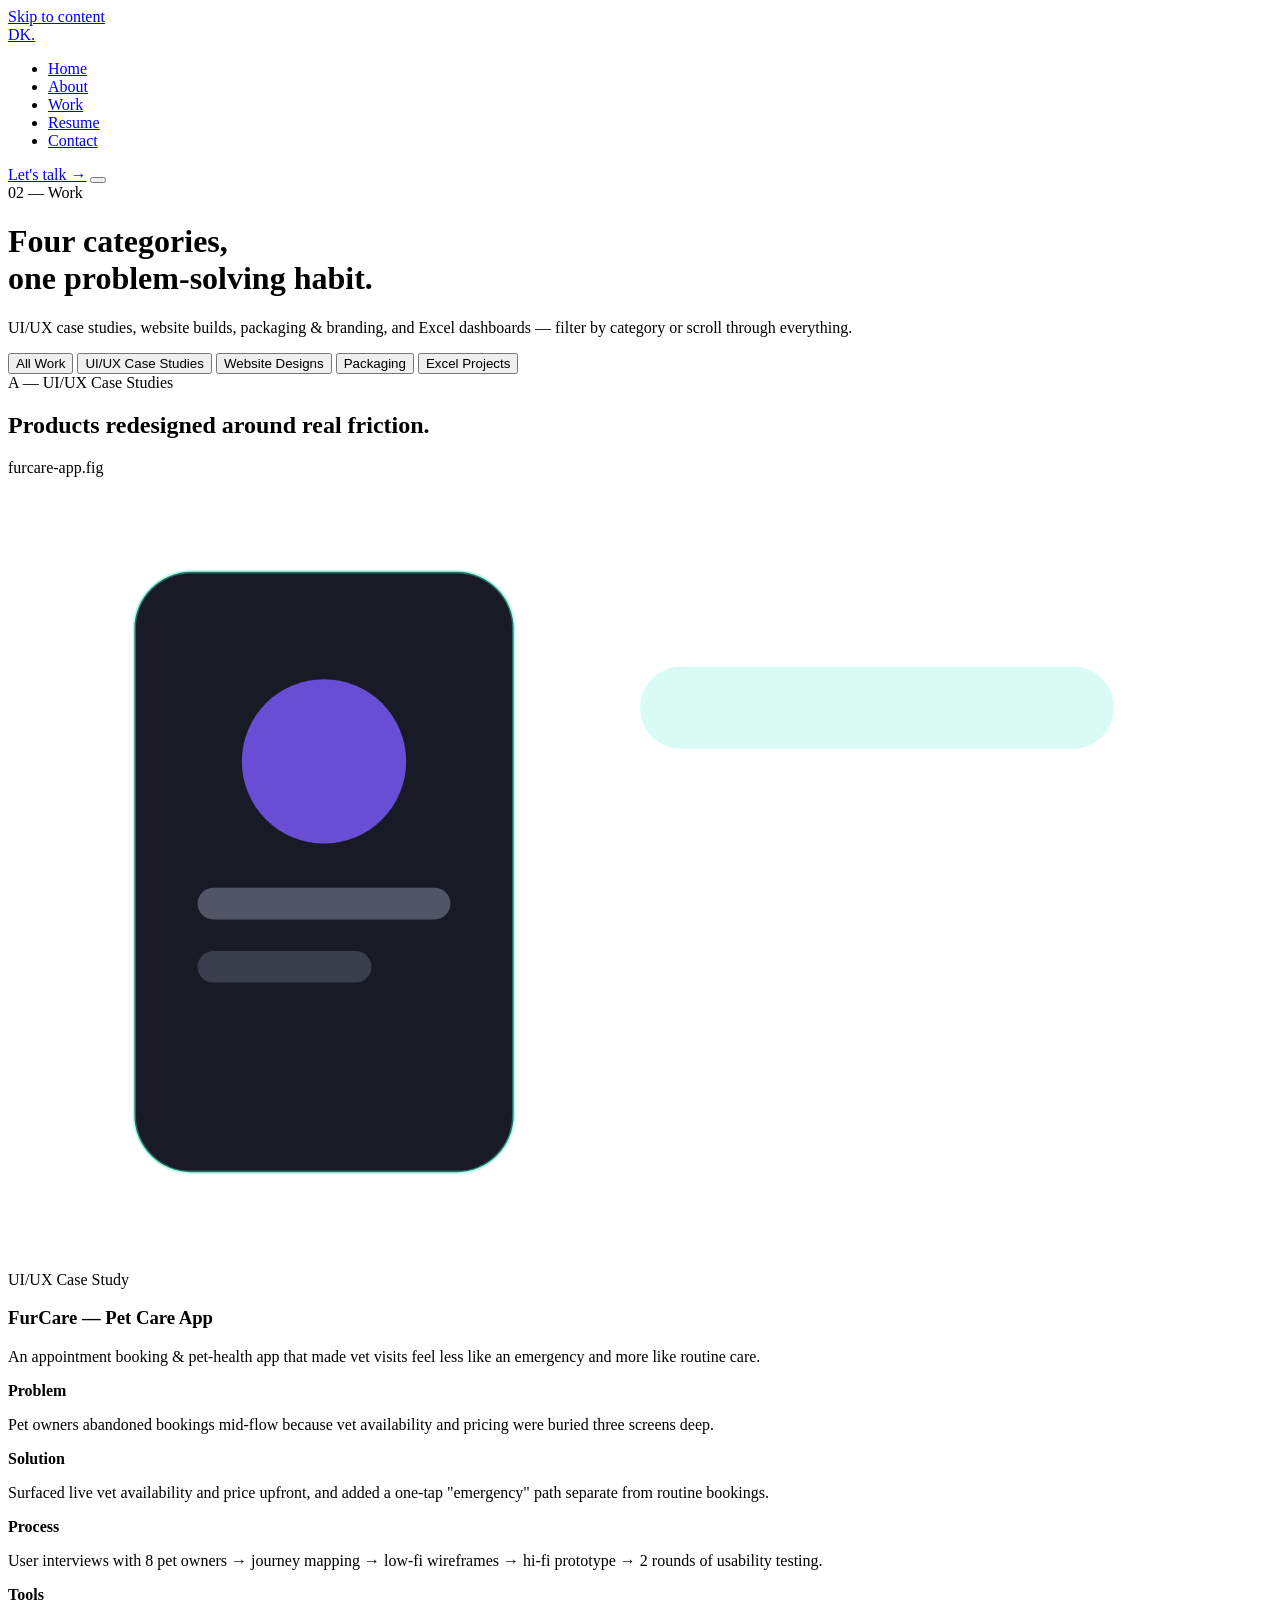
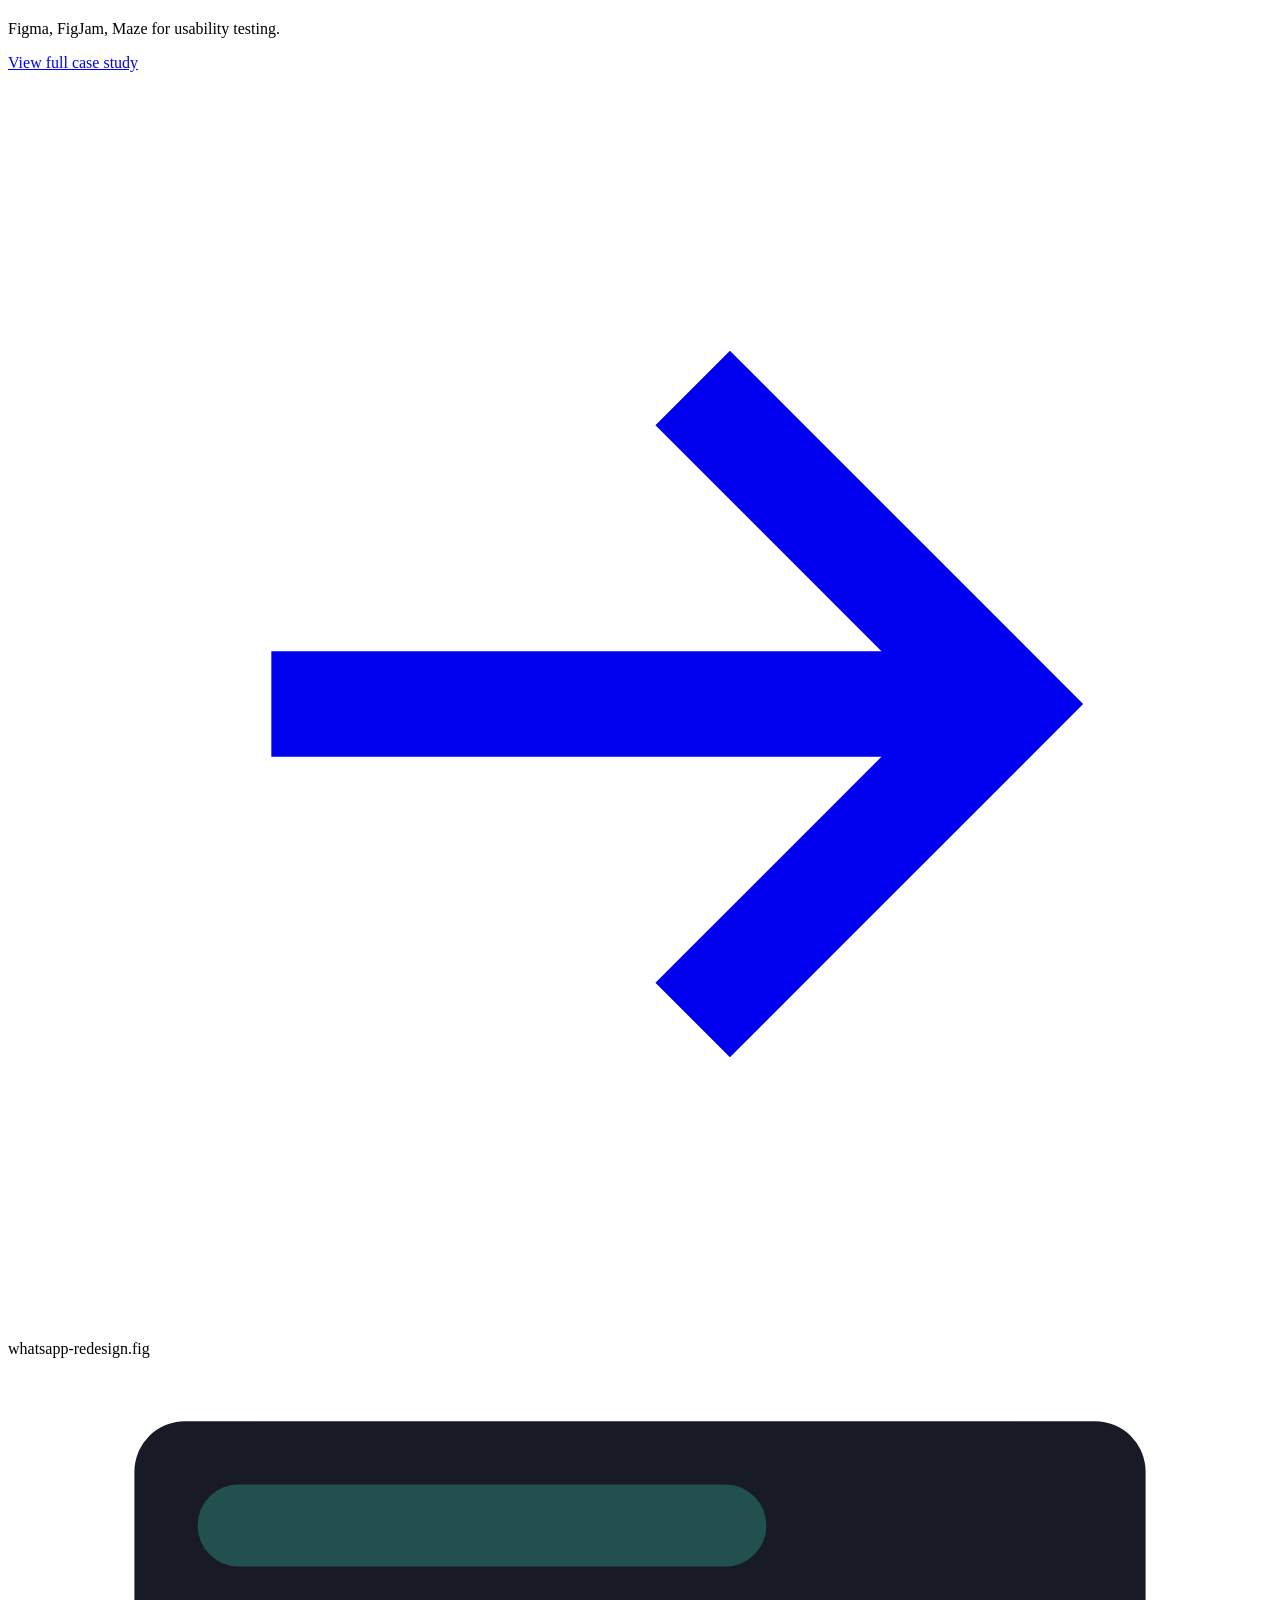
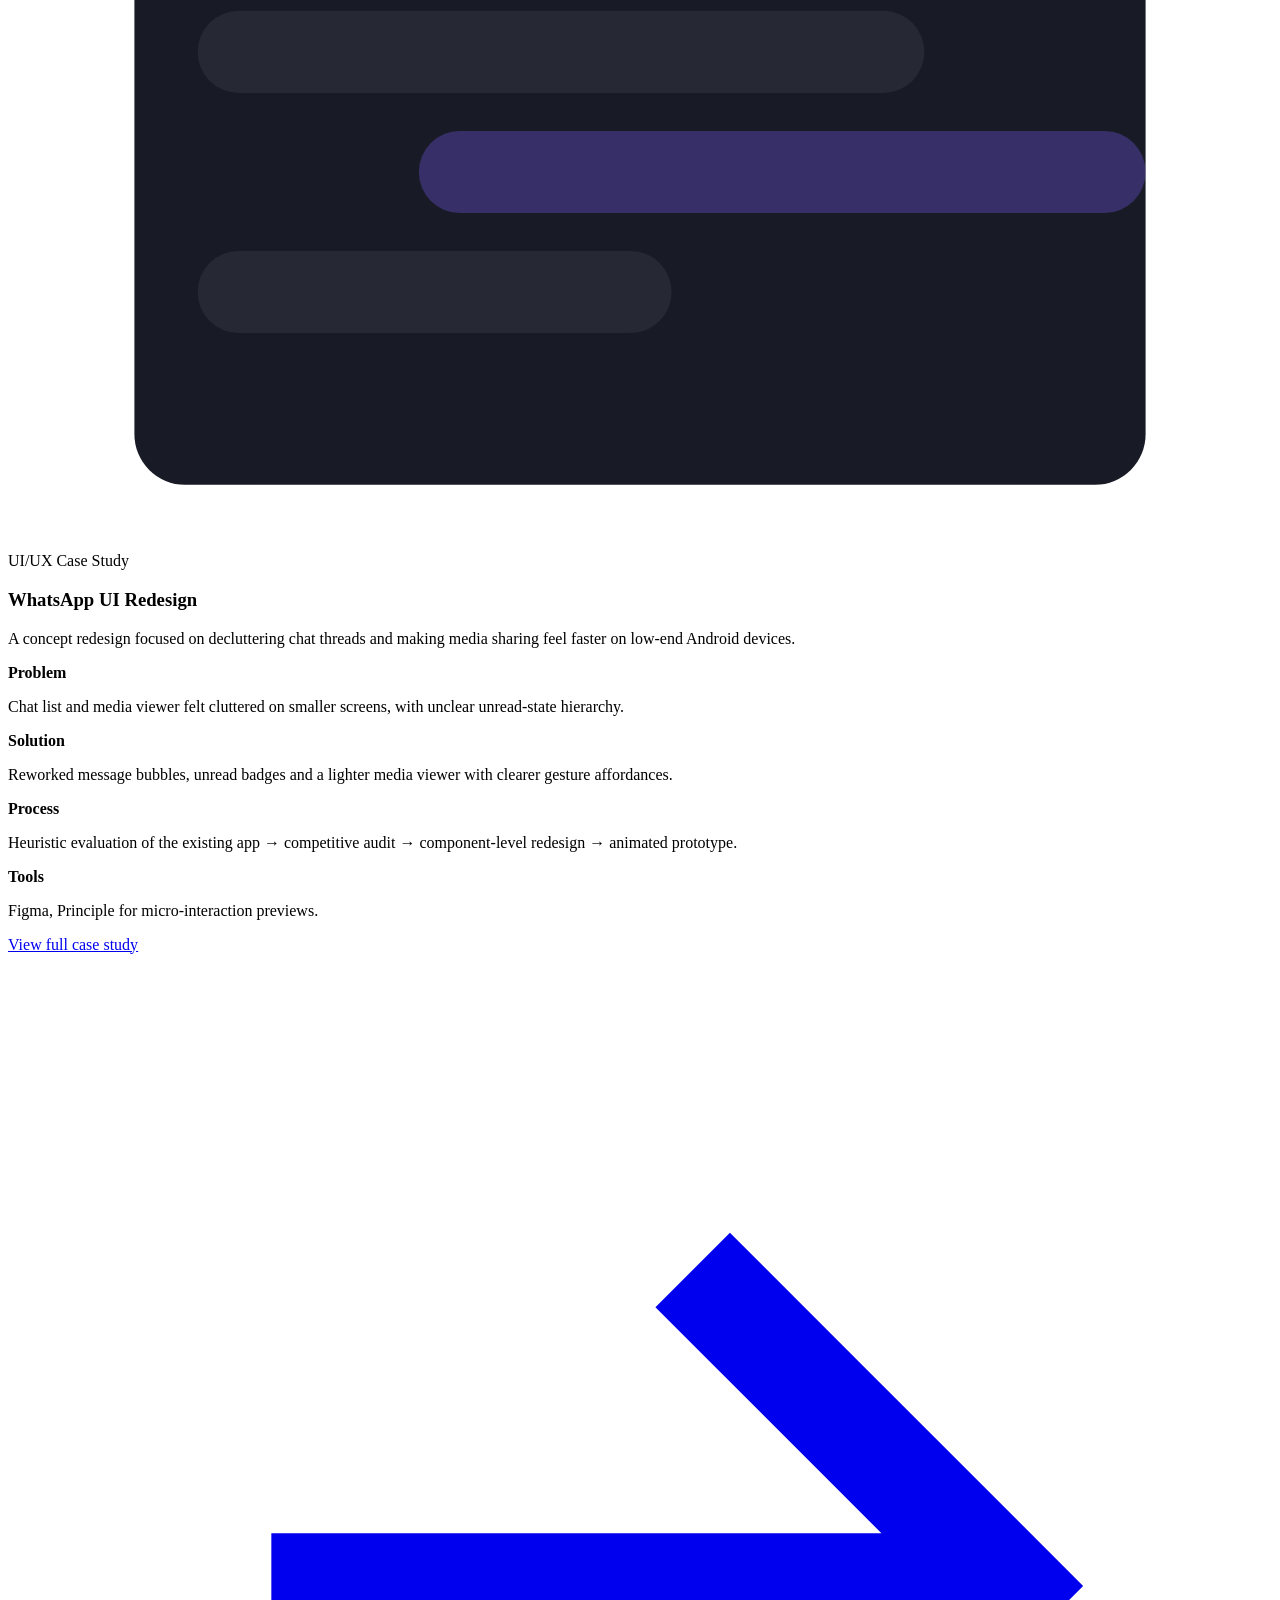
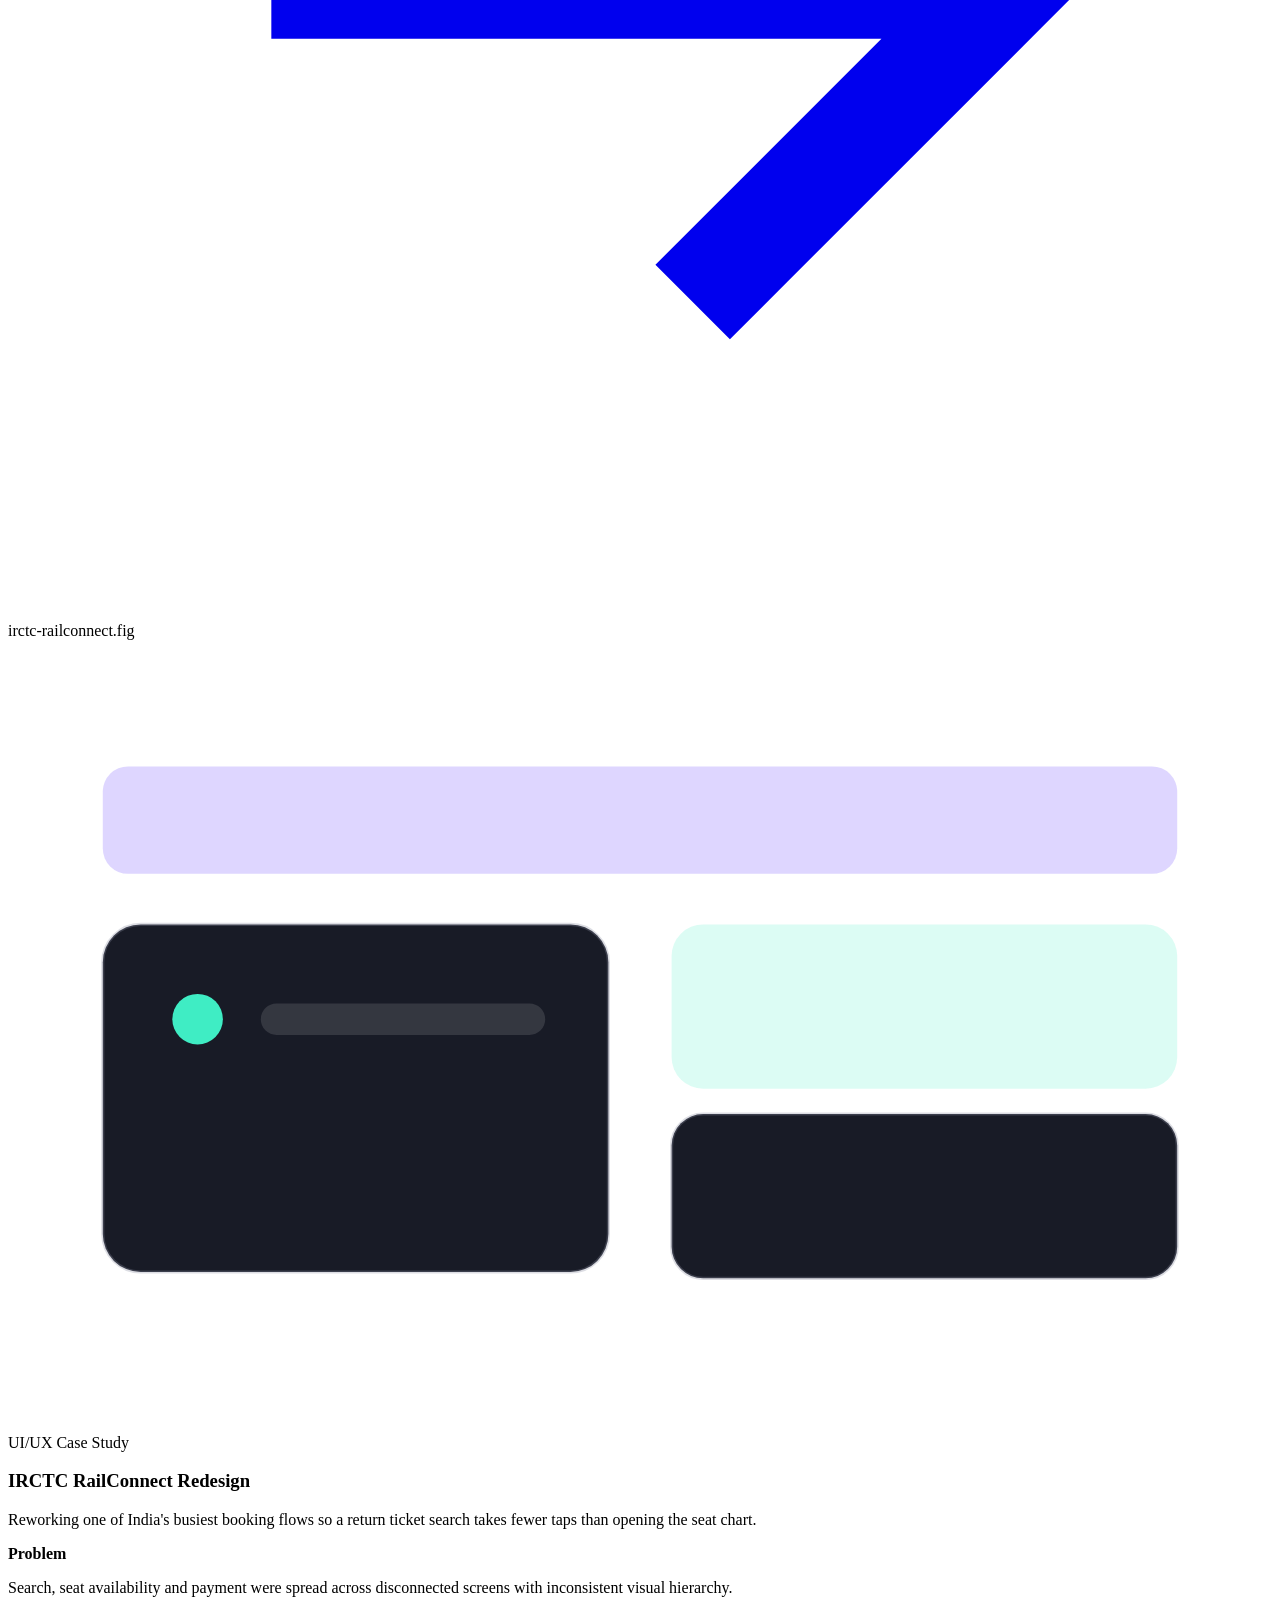
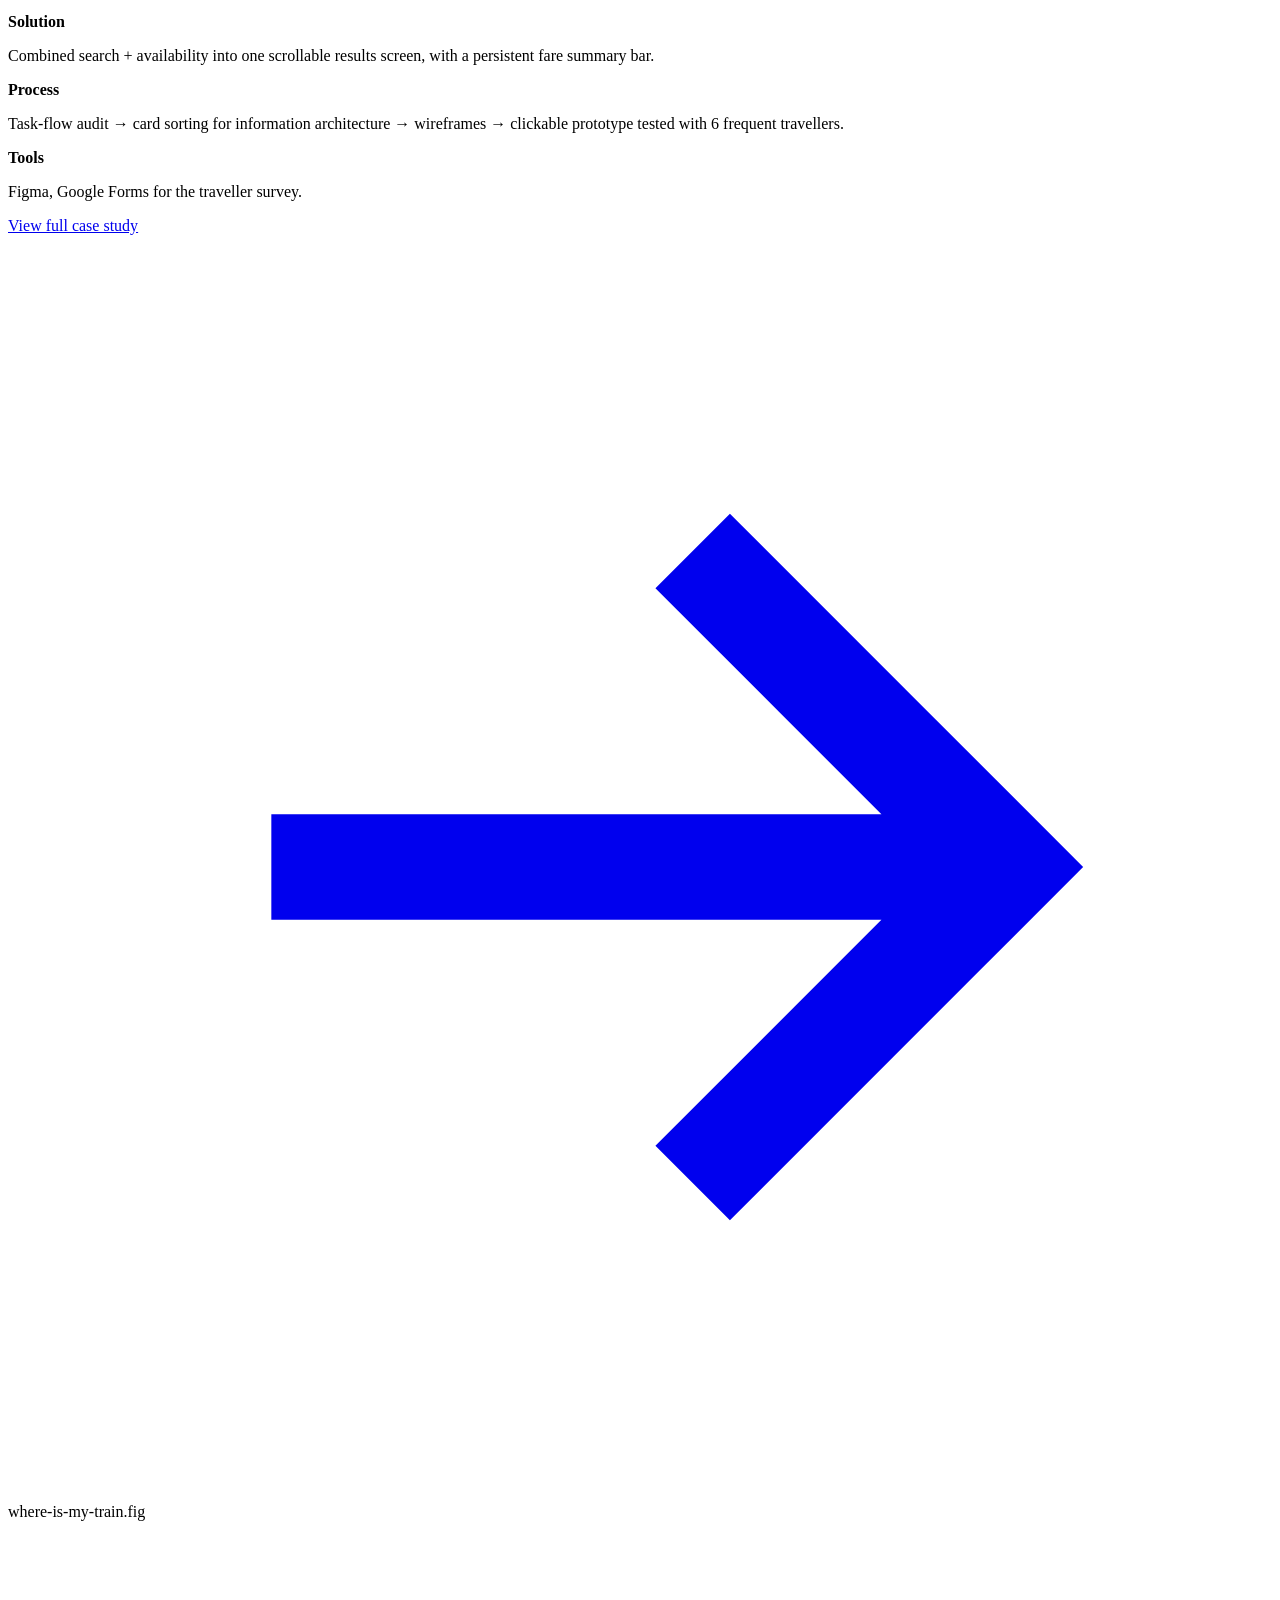
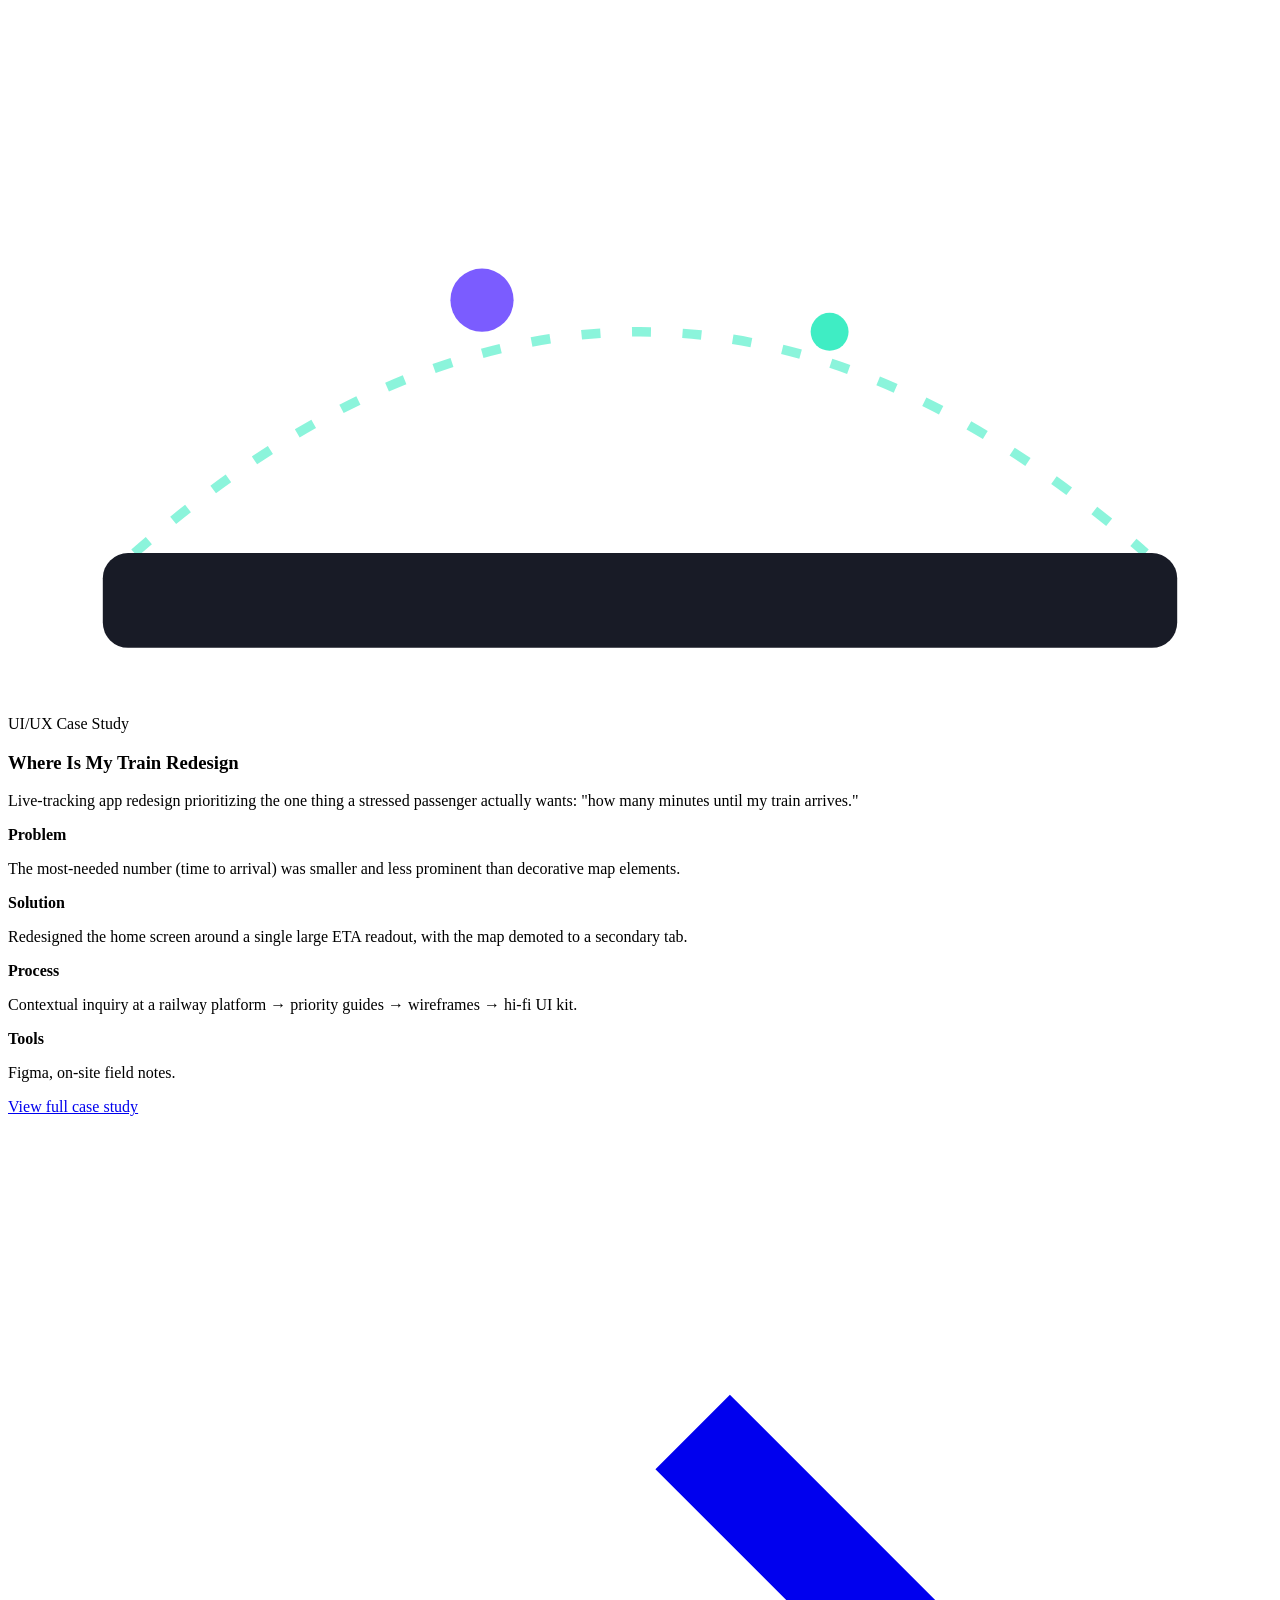
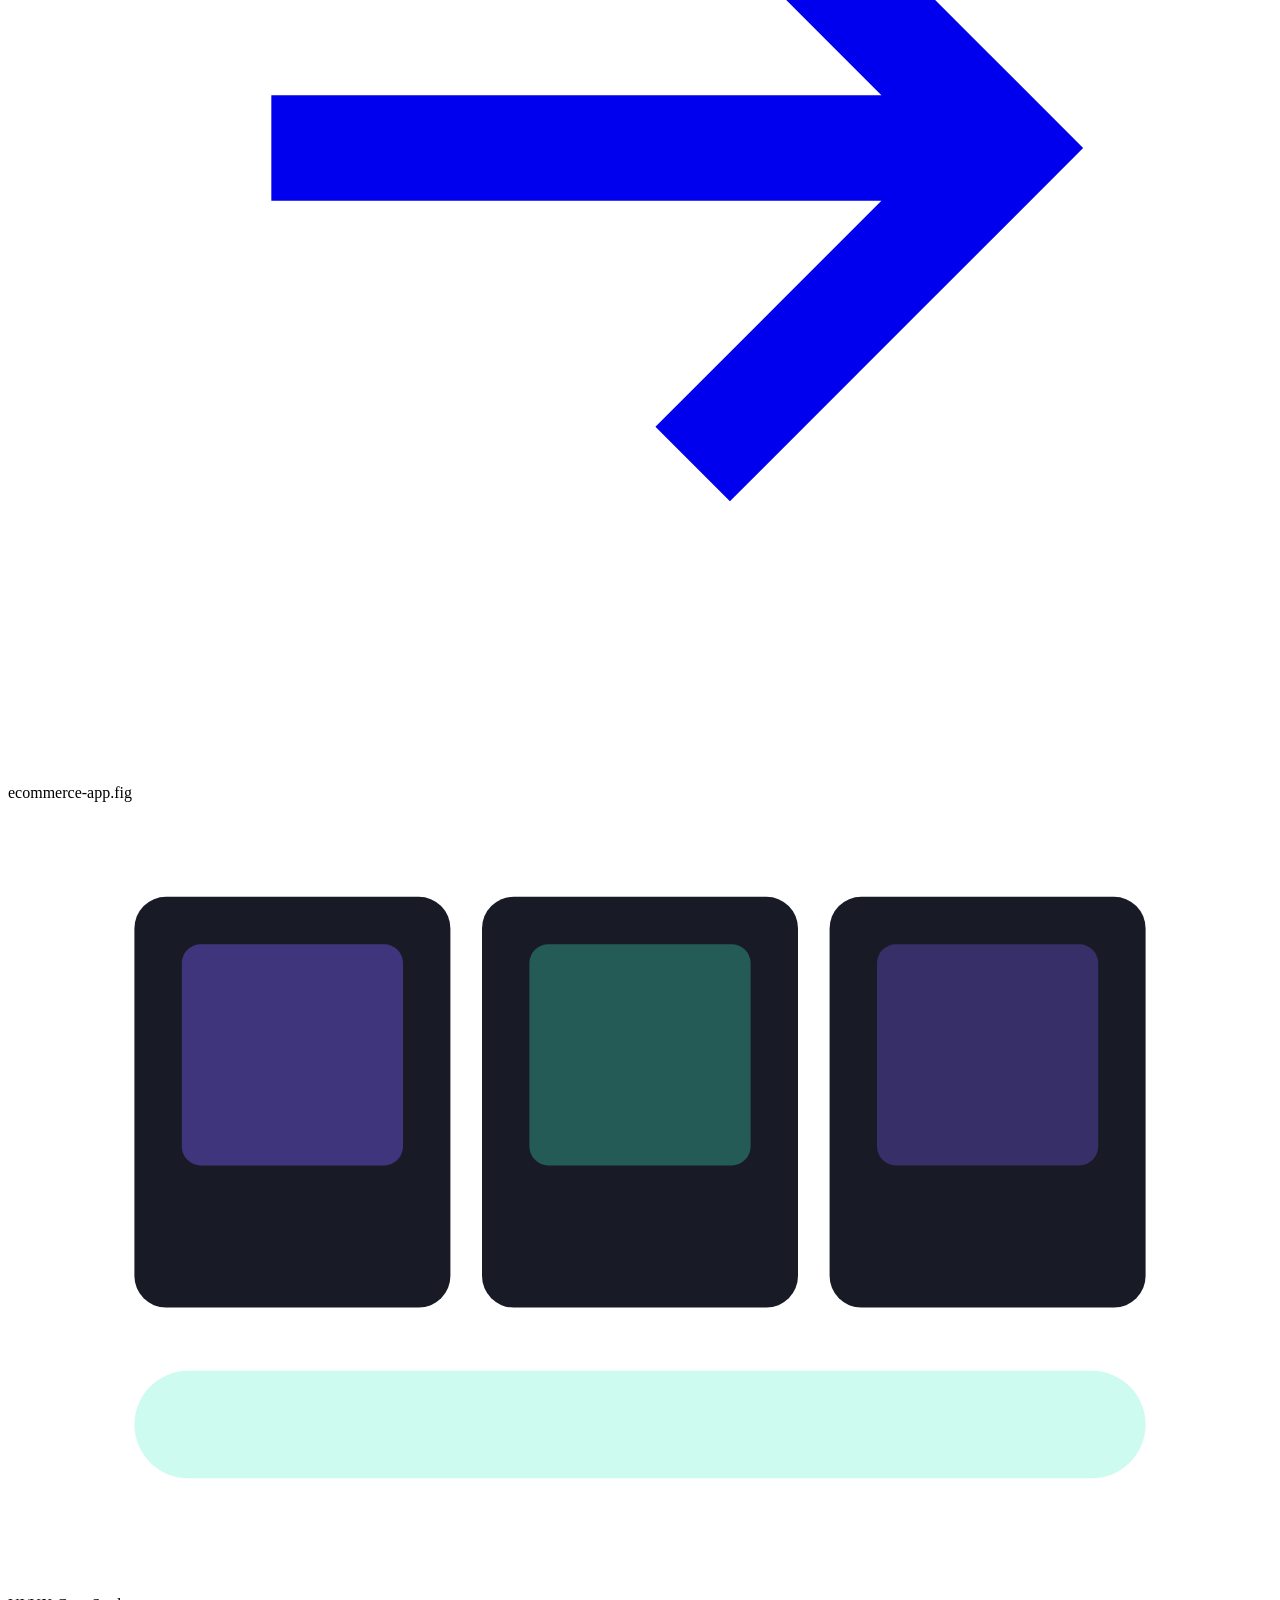
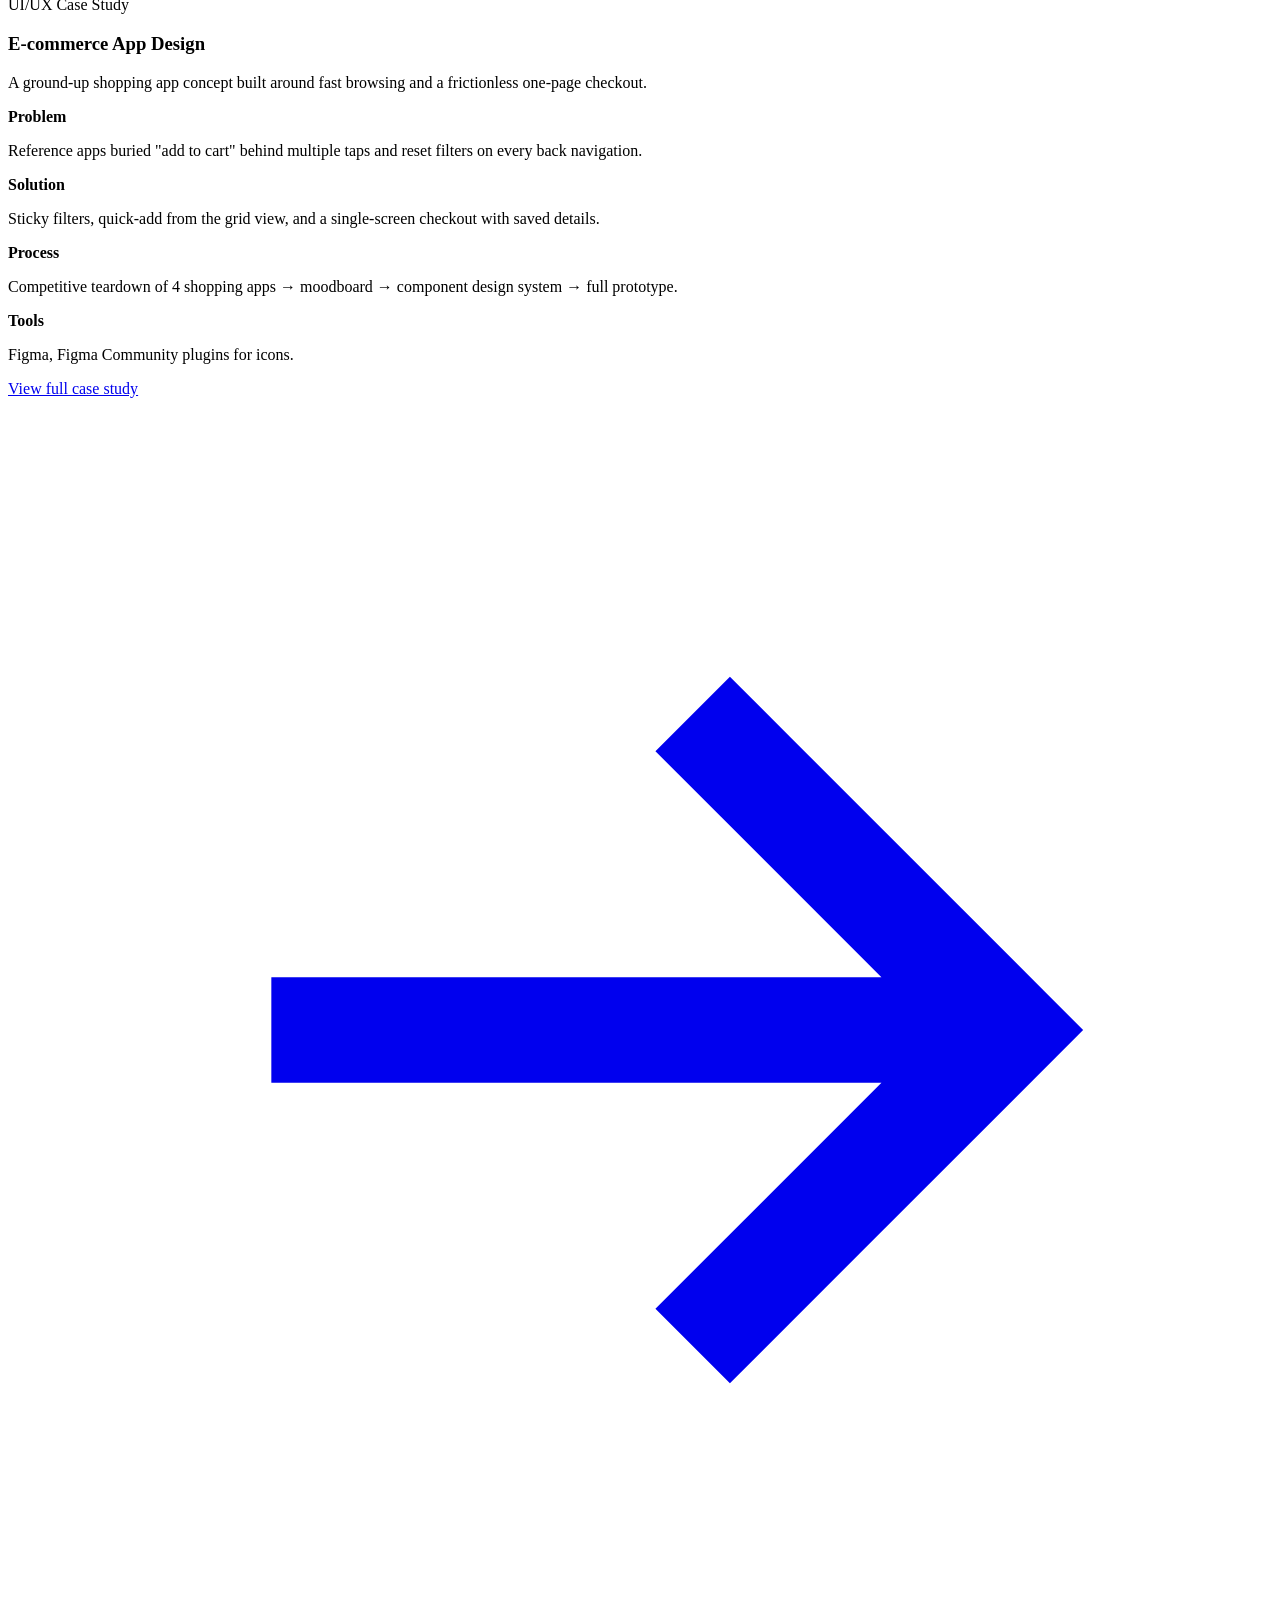
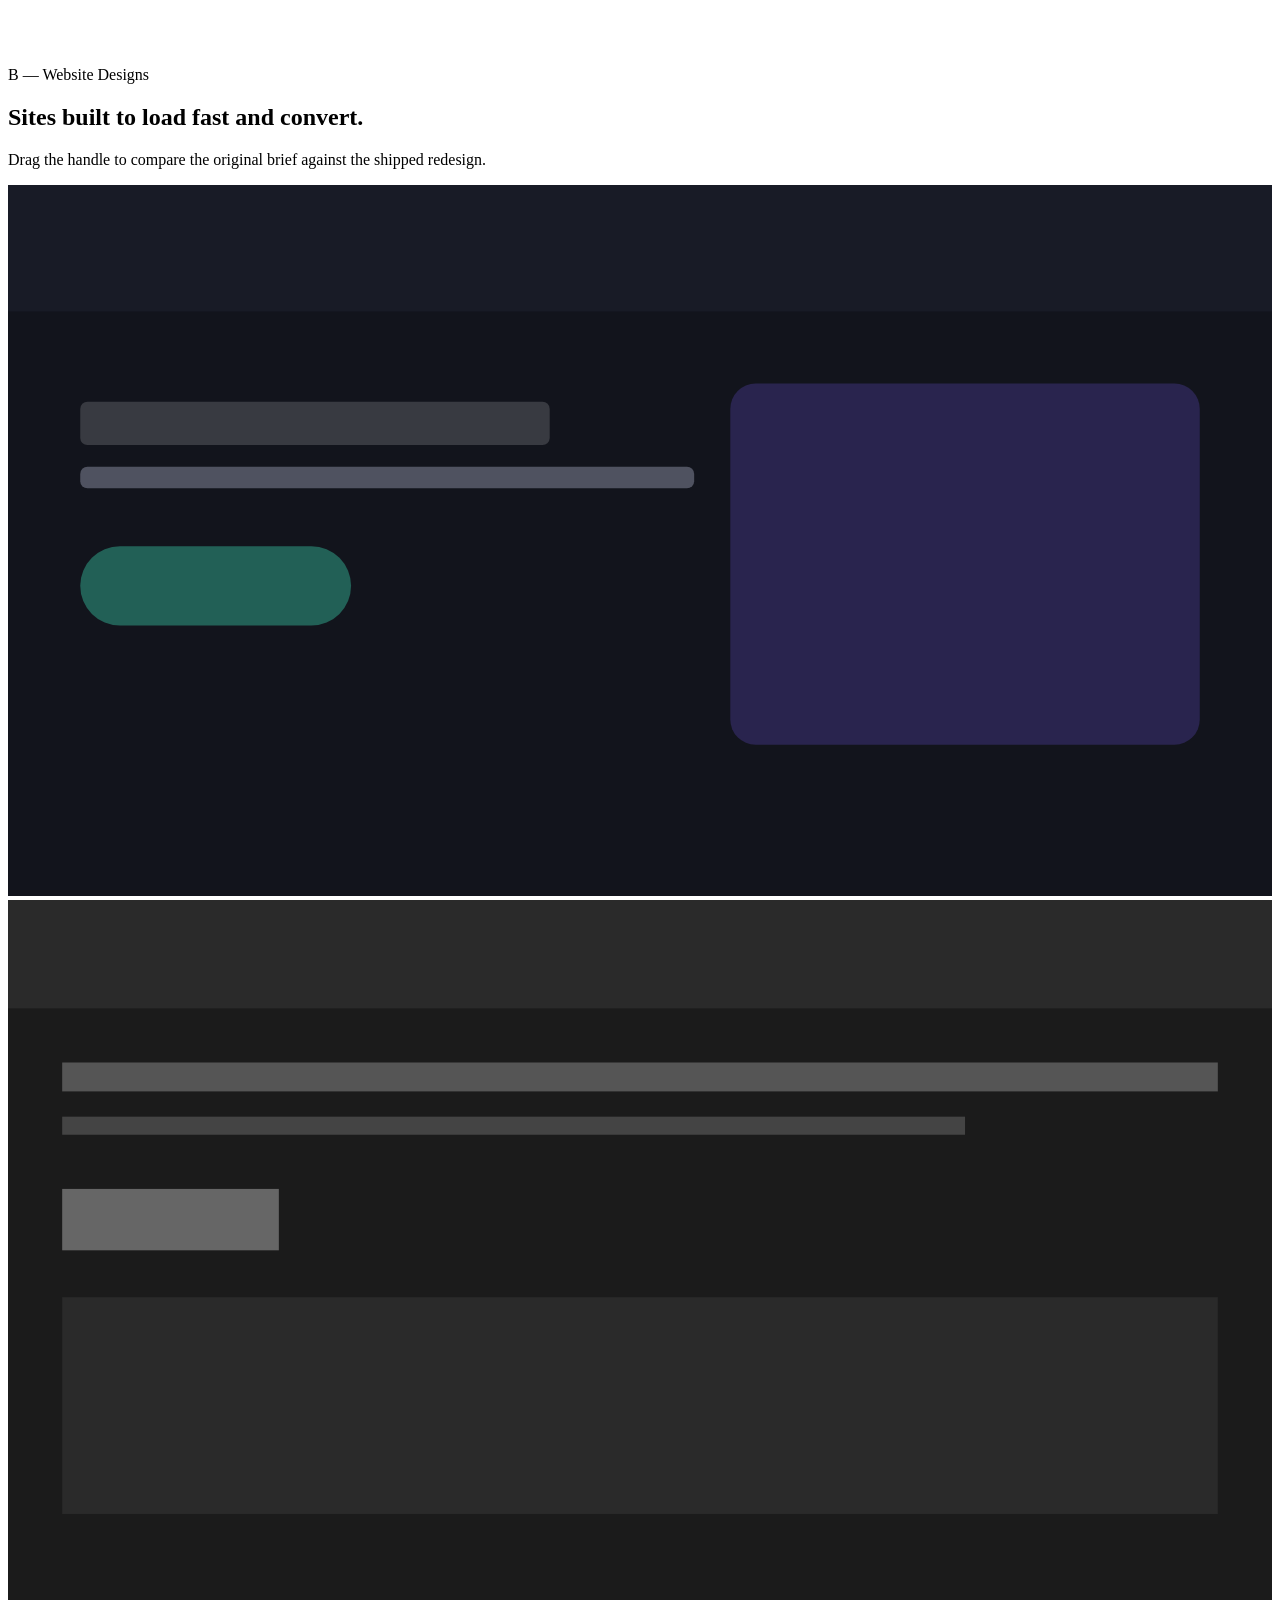
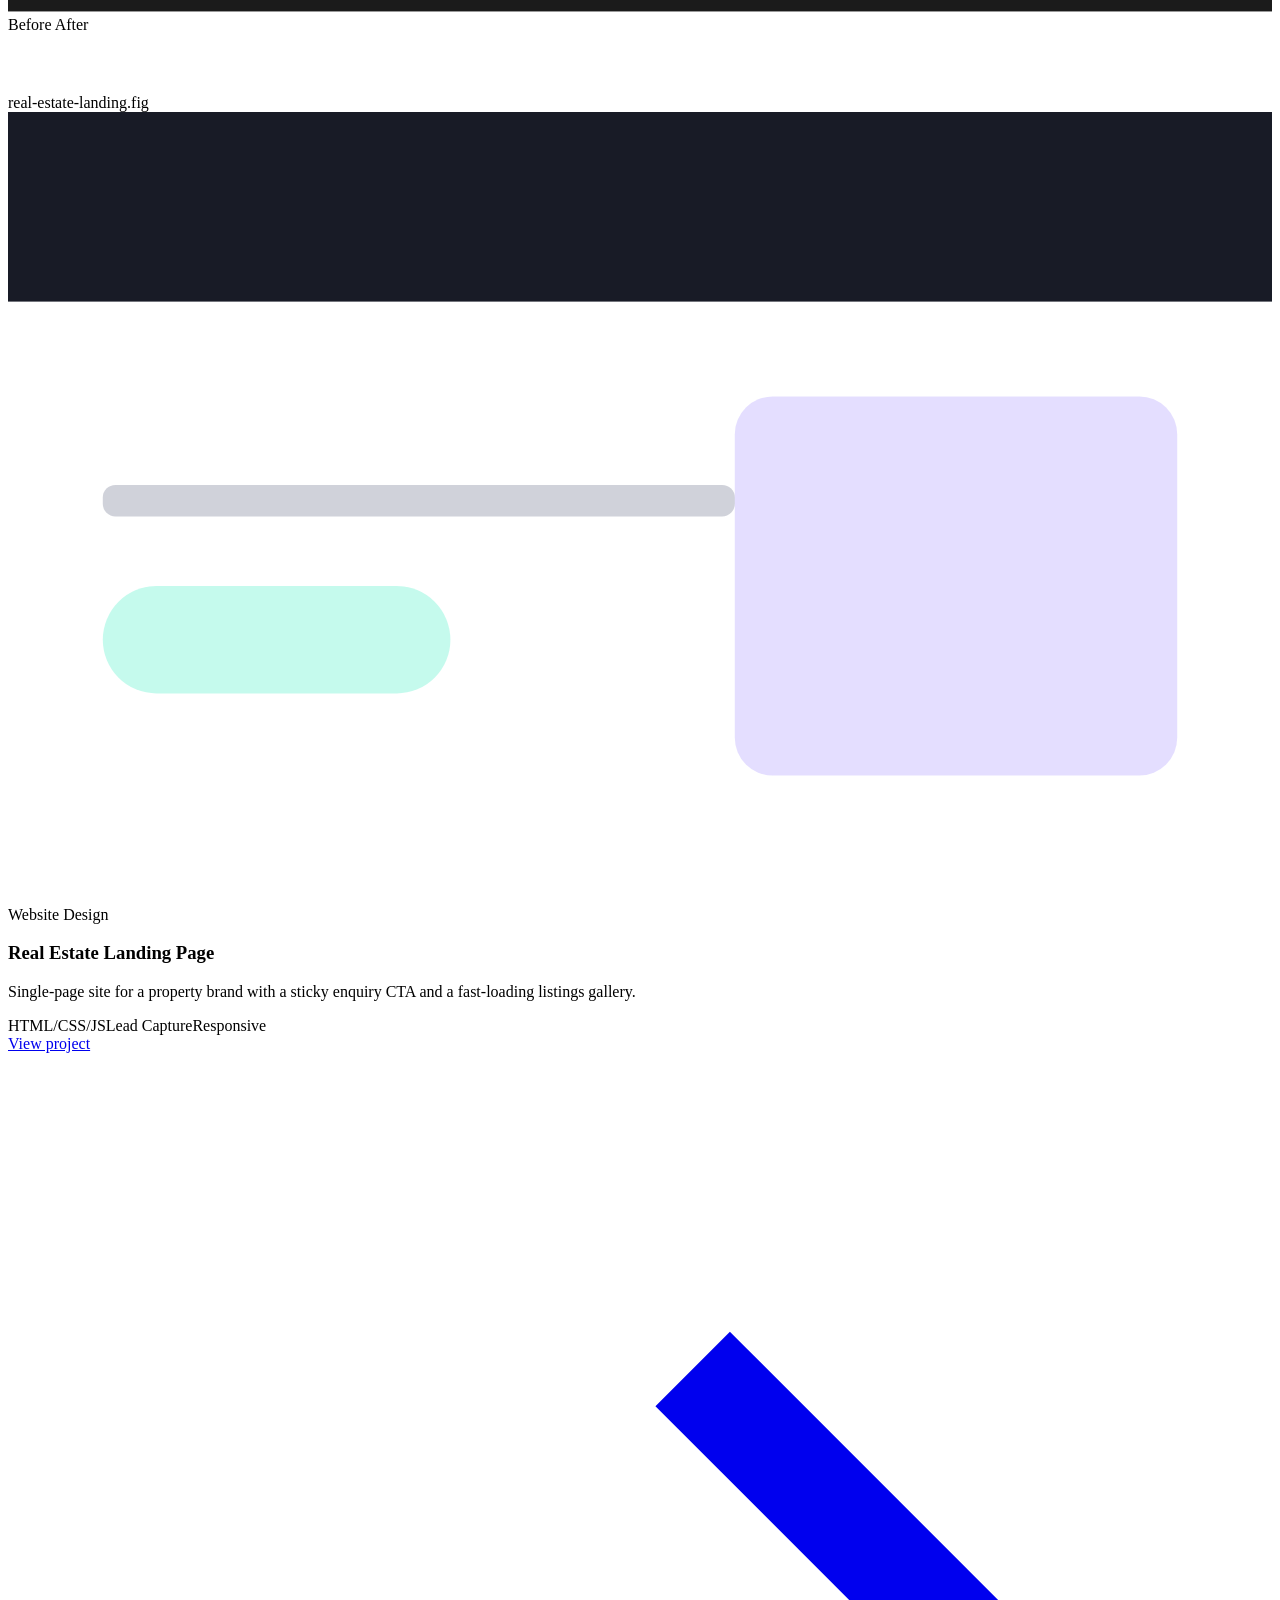
==== projects.html @ 9b6a7ecd "Add files via upload" ====
<!DOCTYPE html>
<html lang="en">
<head>
<meta charset="UTF-8">
<meta name="viewport" content="width=device-width, initial-scale=1.0">
<title>Work — Dinesh Kumar</title>
<meta name="description" content="UI/UX case studies, website designs, packaging work, and Excel dashboards by Dinesh Kumar.">
<link rel="preconnect" href="https://fonts.googleapis.com">
<link rel="preconnect" href="https://fonts.gstatic.com" crossorigin>
<link href="https://fonts.googleapis.com/css2?family=Space+Grotesk:wght@400;500;600;700&family=Inter:wght@400;500;600&family=JetBrains+Mono:wght@400;500&display=swap" rel="stylesheet">
<link rel="stylesheet" href="css/style.css">
</head>
<body>

<a href="#main" class="skip-link">Skip to content</a>

<nav class="nav">
  <a href="index.html" class="nav-logo">DK<span>.</span></a>
  <ul class="nav-links">
    <li><a href="index.html">Home</a></li>
    <li><a href="about.html">About</a></li>
    <li><a href="projects.html">Work</a></li>
    <li><a href="resume.html">Resume</a></li>
    <li><a href="contact.html">Contact</a></li>
  </ul>
  <a href="contact.html" class="nav-cta magnetic">Let's talk →</a>
  <button class="nav-toggle" aria-label="Toggle menu"><span></span><span></span><span></span></button>
</nav>

<main id="main">

  <header class="page-hero wrap">
    <span class="kicker mono">02 — Work</span>
    <h1>Four categories,<br>one <span class="grad-text">problem-solving habit.</span></h1>
    <p>UI/UX case studies, website builds, packaging &amp; branding, and Excel dashboards — filter by category or
      scroll through everything.</p>
  </header>

  <section style="padding-top:0;">
    <div class="wrap">
      <div class="filters reveal">
        <button class="filter-btn active" data-filter="all">All Work</button>
        <button class="filter-btn" data-filter="uiux">UI/UX Case Studies</button>
        <button class="filter-btn" data-filter="web">Website Designs</button>
        <button class="filter-btn" data-filter="pack">Packaging</button>
        <button class="filter-btn" data-filter="excel">Excel Projects</button>
      </div>
    </div>
  </section>

  <!-- ============ A) UI/UX CASE STUDIES ============ -->
  <section id="furcare" style="padding-top:0;">
    <div class="wrap">
      <div class="section-head reveal">
        <span class="eyebrow">A — UI/UX Case Studies</span>
        <h2>Products redesigned around real friction.</h2>
      </div>

      <div class="work-grid reveal-stagger">

        <!-- FurCare -->
        <article class="project-card glass reveal" data-cat="uiux" style="--i:0">
          <div class="card-layerbar"><span>furcare-app.fig</span><div class="dots"><i></i><i></i><i></i></div></div>
          <div class="card-media" style="--c1:#2a2140;--c2:#0d0f15;">
            <svg class="art" viewBox="0 0 400 250" preserveAspectRatio="xMidYMid slice">
              <rect x="40" y="30" width="120" height="190" rx="18" fill="#181b26" stroke="#3fedc4" stroke-opacity=".4"/>
              <circle cx="100" cy="90" r="26" fill="#7b5cff" opacity=".8"/>
              <rect x="60" y="130" width="80" height="10" rx="5" fill="#8b90a3" opacity=".5"/>
              <rect x="60" y="150" width="55" height="10" rx="5" fill="#8b90a3" opacity=".3"/>
              <rect x="200" y="60" width="150" height="26" rx="13" fill="#3fedc4" opacity=".2"/>
              <rect x="200" y="100" width="110" height="12" rx="6" fill="#ffffff" opacity=".08"/>
              <rect x="200" y="122" width="130" height="12" rx="6" fill="#ffffff" opacity=".08"/>
            </svg>
          </div>
          <div class="card-body">
            <span class="card-cat">UI/UX Case Study</span>
            <h3>FurCare — Pet Care App</h3>
            <p class="desc">An appointment booking &amp; pet-health app that made vet visits feel less like an
              emergency and more like routine care.</p>
            <div class="case-detail">
              <div class="case-block"><b>Problem</b><p>Pet owners abandoned bookings mid-flow because vet
                availability and pricing were buried three screens deep.</p></div>
              <div class="case-block"><b>Solution</b><p>Surfaced live vet availability and price upfront, and
                added a one-tap "emergency" path separate from routine bookings.</p></div>
              <div class="case-block"><b>Process</b><p>User interviews with 8 pet owners → journey mapping →
                low-fi wireframes → hi-fi prototype → 2 rounds of usability testing.</p></div>
              <div class="case-block"><b>Tools</b><p>Figma, FigJam, Maze for usability testing.</p></div>
            </div>
            <a href="#" class="card-link">View full case study
              <svg viewBox="0 0 24 24" fill="none" stroke="currentColor" stroke-width="2"><path d="M5 12h14M13 6l6 6-6 6"/></svg>
            </a>
          </div>
        </article>

        <!-- WhatsApp UI Redesign -->
        <article id="whatsapp" class="project-card glass reveal" data-cat="uiux" style="--i:1">
          <div class="card-layerbar"><span>whatsapp-redesign.fig</span><div class="dots"><i></i><i></i><i></i></div></div>
          <div class="card-media" style="--c1:#16332b;--c2:#0d0f15;">
            <svg class="art" viewBox="0 0 400 250" preserveAspectRatio="xMidYMid slice">
              <rect x="40" y="20" width="320" height="210" rx="16" fill="#181b26"/>
              <rect x="60" y="40" width="180" height="26" rx="13" fill="#3fedc4" opacity=".25"/>
              <rect x="60" y="80" width="230" height="26" rx="13" fill="#ffffff" opacity=".06"/>
              <rect x="130" y="118" width="230" height="26" rx="13" fill="#7b5cff" opacity=".3"/>
              <rect x="60" y="156" width="150" height="26" rx="13" fill="#ffffff" opacity=".06"/>
            </svg>
          </div>
          <div class="card-body">
            <span class="card-cat">UI/UX Case Study</span>
            <h3>WhatsApp UI Redesign</h3>
            <p class="desc">A concept redesign focused on decluttering chat threads and making media sharing feel
              faster on low-end Android devices.</p>
            <div class="case-detail">
              <div class="case-block"><b>Problem</b><p>Chat list and media viewer felt cluttered on smaller
                screens, with unclear unread-state hierarchy.</p></div>
              <div class="case-block"><b>Solution</b><p>Reworked message bubbles, unread badges and a lighter
                media viewer with clearer gesture affordances.</p></div>
              <div class="case-block"><b>Process</b><p>Heuristic evaluation of the existing app → competitive
                audit → component-level redesign → animated prototype.</p></div>
              <div class="case-block"><b>Tools</b><p>Figma, Principle for micro-interaction previews.</p></div>
            </div>
            <a href="#" class="card-link">View full case study
              <svg viewBox="0 0 24 24" fill="none" stroke="currentColor" stroke-width="2"><path d="M5 12h14M13 6l6 6-6 6"/></svg>
            </a>
          </div>
        </article>

        <!-- IRCTC RailConnect -->
        <article id="railconnect" class="project-card glass reveal" data-cat="uiux" style="--i:2">
          <div class="card-layerbar"><span>irctc-railconnect.fig</span><div class="dots"><i></i><i></i><i></i></div></div>
          <div class="card-media" style="--c1:#1c2b2a;--c2:#0d0f15;">
            <svg class="art" viewBox="0 0 400 250" preserveAspectRatio="xMidYMid slice">
              <rect x="30" y="40" width="340" height="34" rx="8" fill="#7b5cff" opacity=".25"/>
              <rect x="30" y="90" width="160" height="110" rx="12" fill="#181b26" stroke="#8b90a3" stroke-opacity=".3"/>
              <rect x="210" y="90" width="160" height="52" rx="10" fill="#3fedc4" opacity=".18"/>
              <rect x="210" y="150" width="160" height="52" rx="10" fill="#181b26" stroke="#8b90a3" stroke-opacity=".3"/>
              <circle cx="60" cy="120" r="8" fill="#3fedc4"/>
              <rect x="80" y="115" width="90" height="10" rx="5" fill="#ffffff" opacity=".12"/>
            </svg>
          </div>
          <div class="card-body">
            <span class="card-cat">UI/UX Case Study</span>
            <h3>IRCTC RailConnect Redesign</h3>
            <p class="desc">Reworking one of India's busiest booking flows so a return ticket search takes fewer
              taps than opening the seat chart.</p>
            <div class="case-detail">
              <div class="case-block"><b>Problem</b><p>Search, seat availability and payment were spread across
                disconnected screens with inconsistent visual hierarchy.</p></div>
              <div class="case-block"><b>Solution</b><p>Combined search + availability into one scrollable
                results screen, with a persistent fare summary bar.</p></div>
              <div class="case-block"><b>Process</b><p>Task-flow audit → card sorting for information
                architecture → wireframes → clickable prototype tested with 6 frequent travellers.</p></div>
              <div class="case-block"><b>Tools</b><p>Figma, Google Forms for the traveller survey.</p></div>
            </div>
            <a href="#" class="card-link">View full case study
              <svg viewBox="0 0 24 24" fill="none" stroke="currentColor" stroke-width="2"><path d="M5 12h14M13 6l6 6-6 6"/></svg>
            </a>
          </div>
        </article>

        <!-- Where Is My Train -->
        <article id="wimt" class="project-card glass reveal" data-cat="uiux" style="--i:3">
          <div class="card-layerbar"><span>where-is-my-train.fig</span><div class="dots"><i></i><i></i><i></i></div></div>
          <div class="card-media" style="--c1:#241d3d;--c2:#0d0f15;">
            <svg class="art" viewBox="0 0 400 250" preserveAspectRatio="xMidYMid slice">
              <path d="M40 200 Q200 60 360 200" stroke="#3fedc4" stroke-width="3" fill="none" opacity=".6" stroke-dasharray="6 10"/>
              <circle cx="150" cy="120" r="10" fill="#7b5cff"/>
              <circle cx="260" cy="130" r="6" fill="#3fedc4"/>
              <rect x="30" y="200" width="340" height="30" rx="8" fill="#181b26"/>
            </svg>
          </div>
          <div class="card-body">
            <span class="card-cat">UI/UX Case Study</span>
            <h3>Where Is My Train Redesign</h3>
            <p class="desc">Live-tracking app redesign prioritizing the one thing a stressed passenger actually
              wants: "how many minutes until my train arrives."</p>
            <div class="case-detail">
              <div class="case-block"><b>Problem</b><p>The most-needed number (time to arrival) was smaller and
                less prominent than decorative map elements.</p></div>
              <div class="case-block"><b>Solution</b><p>Redesigned the home screen around a single large ETA
                readout, with the map demoted to a secondary tab.</p></div>
              <div class="case-block"><b>Process</b><p>Contextual inquiry at a railway platform → priority
                guides → wireframes → hi-fi UI kit.</p></div>
              <div class="case-block"><b>Tools</b><p>Figma, on-site field notes.</p></div>
            </div>
            <a href="#" class="card-link">View full case study
              <svg viewBox="0 0 24 24" fill="none" stroke="currentColor" stroke-width="2"><path d="M5 12h14M13 6l6 6-6 6"/></svg>
            </a>
          </div>
        </article>

        <!-- E-commerce App Design -->
        <article id="ecommerce" class="project-card glass reveal" data-cat="uiux" style="--i:4">
          <div class="card-layerbar"><span>ecommerce-app.fig</span><div class="dots"><i></i><i></i><i></i></div></div>
          <div class="card-media" style="--c1:#2a2140;--c2:#0d0f15;">
            <svg class="art" viewBox="0 0 400 250" preserveAspectRatio="xMidYMid slice">
              <rect x="40" y="30" width="100" height="130" rx="10" fill="#181b26"/>
              <rect x="150" y="30" width="100" height="130" rx="10" fill="#181b26"/>
              <rect x="260" y="30" width="100" height="130" rx="10" fill="#181b26"/>
              <rect x="55" y="45" width="70" height="70" rx="6" fill="#7b5cff" opacity=".4"/>
              <rect x="165" y="45" width="70" height="70" rx="6" fill="#3fedc4" opacity=".3"/>
              <rect x="275" y="45" width="70" height="70" rx="6" fill="#7b5cff" opacity=".3"/>
              <rect x="40" y="180" width="320" height="34" rx="17" fill="#3fedc4" opacity=".25"/>
            </svg>
          </div>
          <div class="card-body">
            <span class="card-cat">UI/UX Case Study</span>
            <h3>E-commerce App Design</h3>
            <p class="desc">A ground-up shopping app concept built around fast browsing and a frictionless
              one-page checkout.</p>
            <div class="case-detail">
              <div class="case-block"><b>Problem</b><p>Reference apps buried "add to cart" behind multiple taps
                and reset filters on every back navigation.</p></div>
              <div class="case-block"><b>Solution</b><p>Sticky filters, quick-add from the grid view, and a
                single-screen checkout with saved details.</p></div>
              <div class="case-block"><b>Process</b><p>Competitive teardown of 4 shopping apps → moodboard →
                component design system → full prototype.</p></div>
              <div class="case-block"><b>Tools</b><p>Figma, Figma Community plugins for icons.</p></div>
            </div>
            <a href="#" class="card-link">View full case study
              <svg viewBox="0 0 24 24" fill="none" stroke="currentColor" stroke-width="2"><path d="M5 12h14M13 6l6 6-6 6"/></svg>
            </a>
          </div>
        </article>

      </div>
    </div>
  </section>

  <!-- ============ B) WEBSITE DESIGNS ============ -->
  <section id="real-estate">
    <div class="wrap">
      <div class="section-head reveal">
        <span class="eyebrow">B — Website Designs</span>
        <h2>Sites built to load fast and convert.</h2>
        <p>Drag the handle to compare the original brief against the shipped redesign.</p>
      </div>

      <div class="reveal" style="margin-bottom:60px;">
        <div class="ba-slider glass">
          <div class="ba-after">
            <svg width="100%" height="100%" viewBox="0 0 700 394" preserveAspectRatio="xMidYMid slice">
              <rect width="700" height="394" fill="#12141c"/>
              <rect x="0" y="0" width="700" height="70" fill="#181b26"/>
              <rect x="40" y="120" width="260" height="24" rx="4" fill="#ffffff" opacity=".16"/>
              <rect x="40" y="156" width="340" height="12" rx="4" fill="#8b90a3" opacity=".5"/>
              <rect x="40" y="200" width="150" height="44" rx="22" fill="#3fedc4" opacity=".35"/>
              <rect x="400" y="110" width="260" height="200" rx="14" fill="#7b5cff" opacity=".22"/>
            </svg>
          </div>
          <div class="ba-before">
            <svg width="100%" height="100%" viewBox="0 0 700 394" preserveAspectRatio="xMidYMid slice">
              <rect width="700" height="394" fill="#1b1b1b"/>
              <rect x="0" y="0" width="700" height="60" fill="#2a2a2a"/>
              <rect x="30" y="90" width="640" height="16" fill="#555"/>
              <rect x="30" y="120" width="500" height="10" fill="#444"/>
              <rect x="30" y="160" width="120" height="34" fill="#666"/>
              <rect x="30" y="220" width="640" height="120" fill="#2a2a2a"/>
            </svg>
          </div>
          <div class="ba-handle"></div>
          <span class="ba-label before mono">Before</span>
          <span class="ba-label after mono">After</span>
        </div>
      </div>

      <div class="work-grid reveal-stagger">
        <article class="project-card glass reveal" data-cat="web" style="--i:0">
          <div class="card-layerbar"><span>real-estate-landing.fig</span><div class="dots"><i></i><i></i><i></i></div></div>
          <div class="card-media" style="--c1:#241d3d;--c2:#0d0f15;">
            <svg class="art" viewBox="0 0 400 250" preserveAspectRatio="xMidYMid slice">
              <rect x="0" y="0" width="400" height="60" fill="#181b26"/>
              <rect x="30" y="90" width="150" height="18" rx="4" fill="#ffffff" opacity=".14"/>
              <rect x="30" y="118" width="200" height="10" rx="4" fill="#8b90a3" opacity=".4"/>
              <rect x="30" y="150" width="110" height="34" rx="17" fill="#3fedc4" opacity=".3"/>
              <rect x="230" y="90" width="140" height="120" rx="12" fill="#7b5cff" opacity=".2"/>
            </svg>
          </div>
          <div class="card-body">
            <span class="card-cat">Website Design</span>
            <h3>Real Estate Landing Page</h3>
            <p class="desc">Single-page site for a property brand with a sticky enquiry CTA and a fast-loading
              listings gallery.</p>
            <div class="card-meta"><span class="tag-pill">HTML/CSS/JS</span><span class="tag-pill">Lead Capture</span><span class="tag-pill">Responsive</span></div>
            <a href="#" class="card-link">View project
              <svg viewBox="0 0 24 24" fill="none" stroke="currentColor" stroke-width="2"><path d="M5 12h14M13 6l6 6-6 6"/></svg>
            </a>
          </div>
        </article>

        <article class="project-card glass reveal" data-cat="web" style="--i:1">
          <div class="card-layerbar"><span>business-site.fig</span><div class="dots"><i></i><i></i><i></i></div></div>
          <div class="card-media" style="--c1:#1c2130;--c2:#0d0f15;">
            <svg class="art" viewBox="0 0 400 250" preserveAspectRatio="xMidYMid slice">
              <rect x="30" y="30" width="100" height="100" rx="10" fill="#7b5cff" opacity=".3"/>
              <rect x="150" y="30" width="100" height="100" rx="10" fill="#3fedc4" opacity=".25"/>
              <rect x="270" y="30" width="100" height="100" rx="10" fill="#7b5cff" opacity=".25"/>
              <rect x="30" y="150" width="340" height="14" rx="4" fill="#8b90a3" opacity=".4"/>
              <rect x="30" y="176" width="220" height="14" rx="4" fill="#8b90a3" opacity=".25"/>
            </svg>
          </div>
          <div class="card-body">
            <span class="card-cat">Website Design</span>
            <h3>Business Websites</h3>
            <p class="desc">A small-batch of service-business sites (consulting, local retail) — clean sections,
              clear pricing, working contact forms.</p>
            <div class="card-meta"><span class="tag-pill">Vanilla JS</span><span class="tag-pill">SEO Basics</span></div>
            <a href="#" class="card-link">View project
              <svg viewBox="0 0 24 24" fill="none" stroke="currentColor" stroke-width="2"><path d="M5 12h14M13 6l6 6-6 6"/></svg>
            </a>
          </div>
        </article>

        <article class="project-card glass reveal" data-cat="web" style="--i:2">
          <div class="card-layerbar"><span>responsive-showcase.fig</span><div class="dots"><i></i><i></i><i></i></div></div>
          <div class="card-media" style="--c1:#16332b;--c2:#0d0f15;">
            <svg class="art" viewBox="0 0 400 250" preserveAspectRatio="xMidYMid slice">
              <rect x="30" y="30" width="150" height="190" rx="14" fill="#181b26"/>
              <rect x="200" y="30" width="170" height="90" rx="12" fill="#3fedc4" opacity=".2"/>
              <rect x="200" y="130" width="170" height="90" rx="12" fill="#7b5cff" opacity=".2"/>
              <rect x="46" y="46" width="118" height="60" rx="8" fill="#ffffff" opacity=".08"/>
            </svg>
          </div>
          <div class="card-body">
            <span class="card-cat">Website Design</span>
            <h3>Responsive Website Projects</h3>
            <p class="desc">A collection of layouts stress-tested from 320px phones up to ultra-wide monitors
              using pure CSS Grid and Flexbox.</p>
            <div class="card-meta"><span class="tag-pill">CSS Grid</span><span class="tag-pill">Flexbox</span></div>
            <a href="#" class="card-link">View project
              <svg viewBox="0 0 24 24" fill="none" stroke="currentColor" stroke-width="2"><path d="M5 12h14M13 6l6 6-6 6"/></svg>
            </a>
          </div>
        </article>
      </div>
    </div>
  </section>

  <!-- ============ C) PACKAGING DESIGNS ============ -->
  <section id="packaging">
    <div class="wrap">
      <div class="section-head reveal">
        <span class="eyebrow">C — Packaging &amp; Branding</span>
        <h2>Design that leaves the screen.</h2>
        <p>Product packaging, brand identity and poster work — where typography and color have to work in three
          dimensions and print, not just a browser.</p>
      </div>
      <div class="pack-scroll reveal" data-cat="pack">
        <div class="pack-item glass" data-cat="pack">
          <div class="art-box" style="background:linear-gradient(160deg,#7b5cff,#241d3d);">
            <svg width="100%" height="100%" viewBox="0 0 320 400"><rect x="90" y="120" width="140" height="200" rx="10" fill="#0d0f15" opacity=".5"/><circle cx="160" cy="90" r="40" fill="#3fedc4" opacity=".5"/></svg>
          </div>
          <div class="cap"><b>Botanica — Skincare Box</b>Minimal product packaging with a nature-first color story.</div>
        </div>
        <div class="pack-item glass" data-cat="pack">
          <div class="art-box" style="background:linear-gradient(160deg,#3fedc4,#0d0f15);">
            <svg width="100%" height="100%" viewBox="0 0 320 400"><rect x="60" y="80" width="200" height="260" rx="16" fill="#12141c" opacity=".6"/><rect x="90" y="130" width="140" height="20" fill="#7b5cff" opacity=".5"/></svg>
          </div>
          <div class="cap"><b>Roast &amp; Co — Coffee Bag</b>Bold type and a single accent color for shelf standout.</div>
        </div>
        <div class="pack-item glass" data-cat="pack">
          <div class="art-box" style="background:linear-gradient(160deg,#ff6b4a,#241d3d);">
            <svg width="100%" height="100%" viewBox="0 0 320 400"><polygon points="160,60 260,320 60,320" fill="#0d0f15" opacity=".45"/></svg>
          </div>
          <div class="cap"><b>Founders Meetup — Poster</b>Event poster series using bold geometry and restrained type.</div>
        </div>
        <div class="pack-item glass" data-cat="pack">
          <div class="art-box" style="background:linear-gradient(160deg,#7b5cff,#16332b);">
            <svg width="100%" height="100%" viewBox="0 0 320 400"><circle cx="160" cy="200" r="110" fill="none" stroke="#3fedc4" stroke-width="2" opacity=".5"/><circle cx="160" cy="200" r="70" fill="#0d0f15" opacity=".5"/></svg>
          </div>
          <div class="cap"><b>Nimbus — Brand Identity</b>Logo mark, color system and stationery for a SaaS startup.</div>
        </div>
        <div class="pack-item glass" data-cat="pack">
          <div class="art-box" style="background:linear-gradient(160deg,#3fedc4,#241d3d);">
            <svg width="100%" height="100%" viewBox="0 0 320 400"><rect x="70" y="70" width="180" height="260" rx="24" fill="#0d0f15" opacity=".5"/><rect x="110" y="110" width="100" height="14" fill="#7b5cff" opacity=".6"/></svg>
          </div>
          <div class="cap"><b>Verde — Grocery Label</b>Sustainable-feel label design for an organic produce line.</div>
        </div>
      </div>
    </div>
  </section>

  <!-- ============ D) EXCEL PROJECTS ============ -->
  <section id="supplier-tracker">
    <div class="wrap">
      <div class="section-head reveal">
        <span class="eyebrow">D — Excel Projects</span>
        <h2>Dashboards that answer a question fast.</h2>
      </div>

      <div class="dash-grid reveal-stagger">
        <div class="project-card glass dash-card reveal" data-cat="excel" style="--i:0">
          <div class="card-layerbar"><span>supplier-tracker.xlsx</span><div class="dots"><i></i><i></i><i></i></div></div>
          <div class="dash-preview">
            <span class="card-cat">Excel Dashboard</span>
            <h3 style="margin-top:8px; font-size:20px;">Supplier Tracker Dashboard</h3>
            <p class="desc" style="margin-top:8px;">A single view of on-time delivery, cost variance and quality
              score across 40+ suppliers, refreshed weekly via Power Query.</p>
            <div class="dash-bars" style="margin-top:20px;">
              <i style="height:40%"></i><i style="height:65%"></i><i style="height:52%"></i>
              <i style="height:80%"></i><i style="height:35%"></i><i style="height:70%"></i><i style="height:58%"></i>
            </div>
            <div class="dash-legend">
              <span><i style="background:var(--violet);"></i>On-time %</span>
              <span><i style="background:var(--mint);"></i>Cost variance</span>
            </div>
          </div>
        </div>

        <div class="project-card glass dash-card reveal" data-cat="excel" style="--i:1">
          <div class="card-layerbar"><span>sales-viz.xlsx</span><div class="dots"><i></i><i></i><i></i></div></div>
          <div class="dash-preview">
            <span class="card-cat">Data Visualization</span>
            <h3 style="margin-top:8px; font-size:20px;">Regional Sales Visualization</h3>
            <p class="desc" style="margin-top:8px;">Pivot-table driven charts breaking down quarterly sales by
              region and product line for a retail client.</p>
            <div class="dash-bars" style="margin-top:20px;">
              <i style="height:55%"></i><i style="height:30%"></i><i style="height:75%"></i>
              <i style="height:45%"></i><i style="height:90%"></i><i style="height:60%"></i><i style="height:38%"></i>
            </div>
            <div class="dash-legend">
              <span><i style="background:var(--violet);"></i>Q1–Q2</span>
              <span><i style="background:var(--mint);"></i>Q3–Q4</span>
            </div>
          </div>
        </div>

        <div class="project-card glass dash-card reveal" data-cat="excel" style="--i:2">
          <div class="card-layerbar"><span>ops-reporting.xlsx</span><div class="dots"><i></i><i></i><i></i></div></div>
          <div class="dash-preview">
            <span class="card-cat">Business Reporting</span>
            <h3 style="margin-top:8px; font-size:20px;">Monthly Ops Reporting Pack</h3>
            <p class="desc" style="margin-top:8px;">An automated monthly report replacing six manual spreadsheets
              with one linked workbook and a printable summary tab.</p>
            <div class="dash-bars" style="margin-top:20px;">
              <i style="height:62%"></i><i style="height:48%"></i><i style="height:70%"></i>
              <i style="height:55%"></i><i style="height:33%"></i><i style="height:80%"></i><i style="height:66%"></i>
            </div>
            <div class="dash-legend">
              <span><i style="background:var(--violet);"></i>Target</span>
              <span><i style="background:var(--mint);"></i>Actual</span>
            </div>
          </div>
        </div>

        <div class="project-card glass dash-card reveal" data-cat="excel" style="--i:3">
          <div class="card-layerbar"><span>marketing-kpi.xlsx</span><div class="dots"><i></i><i></i><i></i></div></div>
          <div class="dash-preview">
            <span class="card-cat">Marketing Reporting</span>
            <h3 style="margin-top:8px; font-size:20px;">Campaign KPI Dashboard</h3>
            <p class="desc" style="margin-top:8px;">Tracks CTR, CPC and conversion rate across ad campaigns,
              feeding directly from exported ad-platform CSVs.</p>
            <div class="dash-bars" style="margin-top:20px;">
              <i style="height:70%"></i><i style="height:52%"></i><i style="height:44%"></i>
              <i style="height:66%"></i><i style="height:82%"></i><i style="height:40%"></i><i style="height:58%"></i>
            </div>
            <div class="dash-legend">
              <span><i style="background:var(--violet);"></i>CTR</span>
              <span><i style="background:var(--mint);"></i>Conversions</span>
            </div>
          </div>
        </div>
      </div>
    </div>
  </section>

  <section class="center">
    <div class="wrap reveal">
      <h2 style="font-size:clamp(26px,4vw,40px); max-width:600px; margin-inline:auto;">Got a project that needs this exact mix of skills?</h2>
      <div class="hero-cta" style="justify-content:center; margin-top:30px;">
        <a href="contact.html" class="btn btn-primary magnetic">Start a conversation</a>
        <a href="assets/DineshKumar resume.dk(1).pdf (1) (2).pdf" download class="btn btn-outline magnetic">Download Resume</a>
      </div>
    </div>
  </section>

</main>

<footer>
  <div class="wrap footer-row">
    <span class="fmono">© <span class="js-year">2026</span> Dinesh Kumar — Designed &amp; built by hand.</span>
    <div class="footer-links">
      <a href="index.html" class="fmono" style="font-size:12px; color:var(--muted);">Home</a>
      <a href="about.html" class="fmono" style="font-size:12px; color:var(--muted);">About</a>
      <a href="contact.html" class="fmono" style="font-size:12px; color:var(--muted);">Contact</a>
    </div>
    <a href="#" class="back-top">Back to top ↑</a>
  </div>
</footer>

<script src="js/script.js"></script>
</body>
</html>
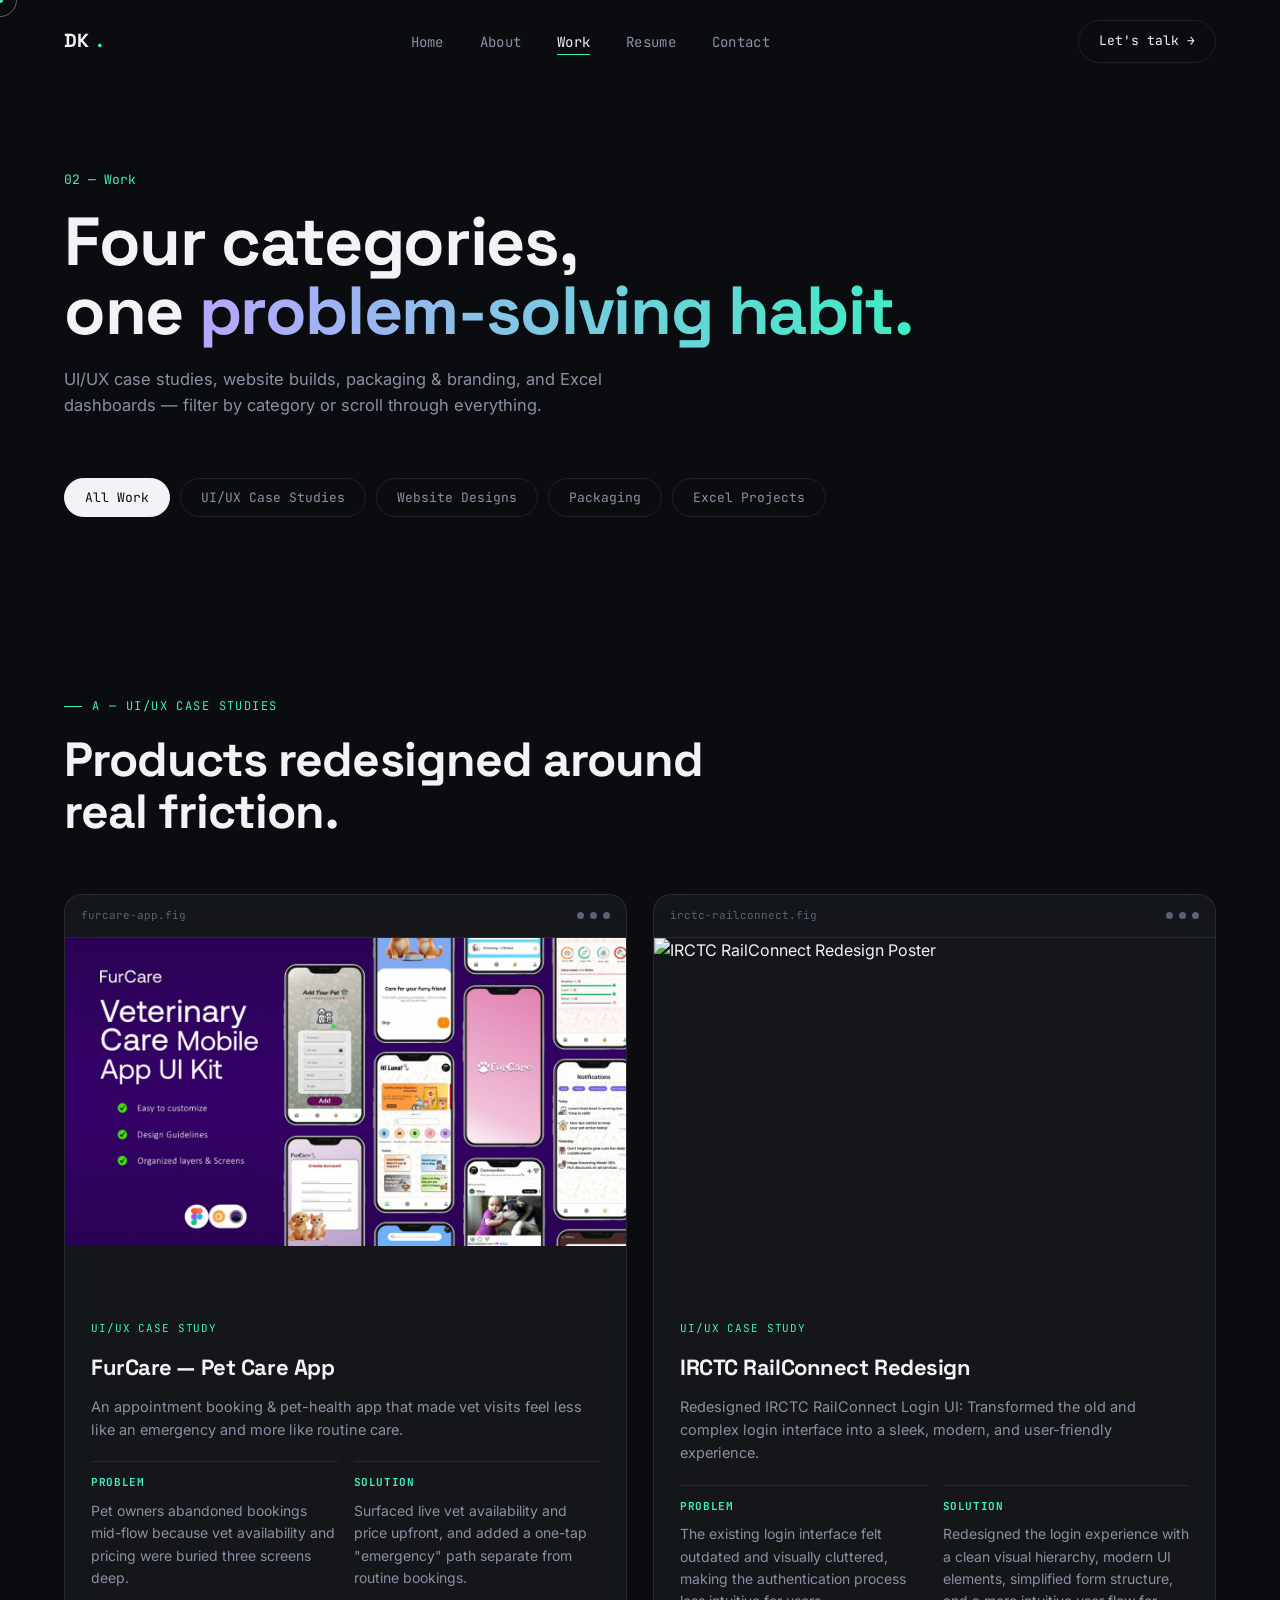
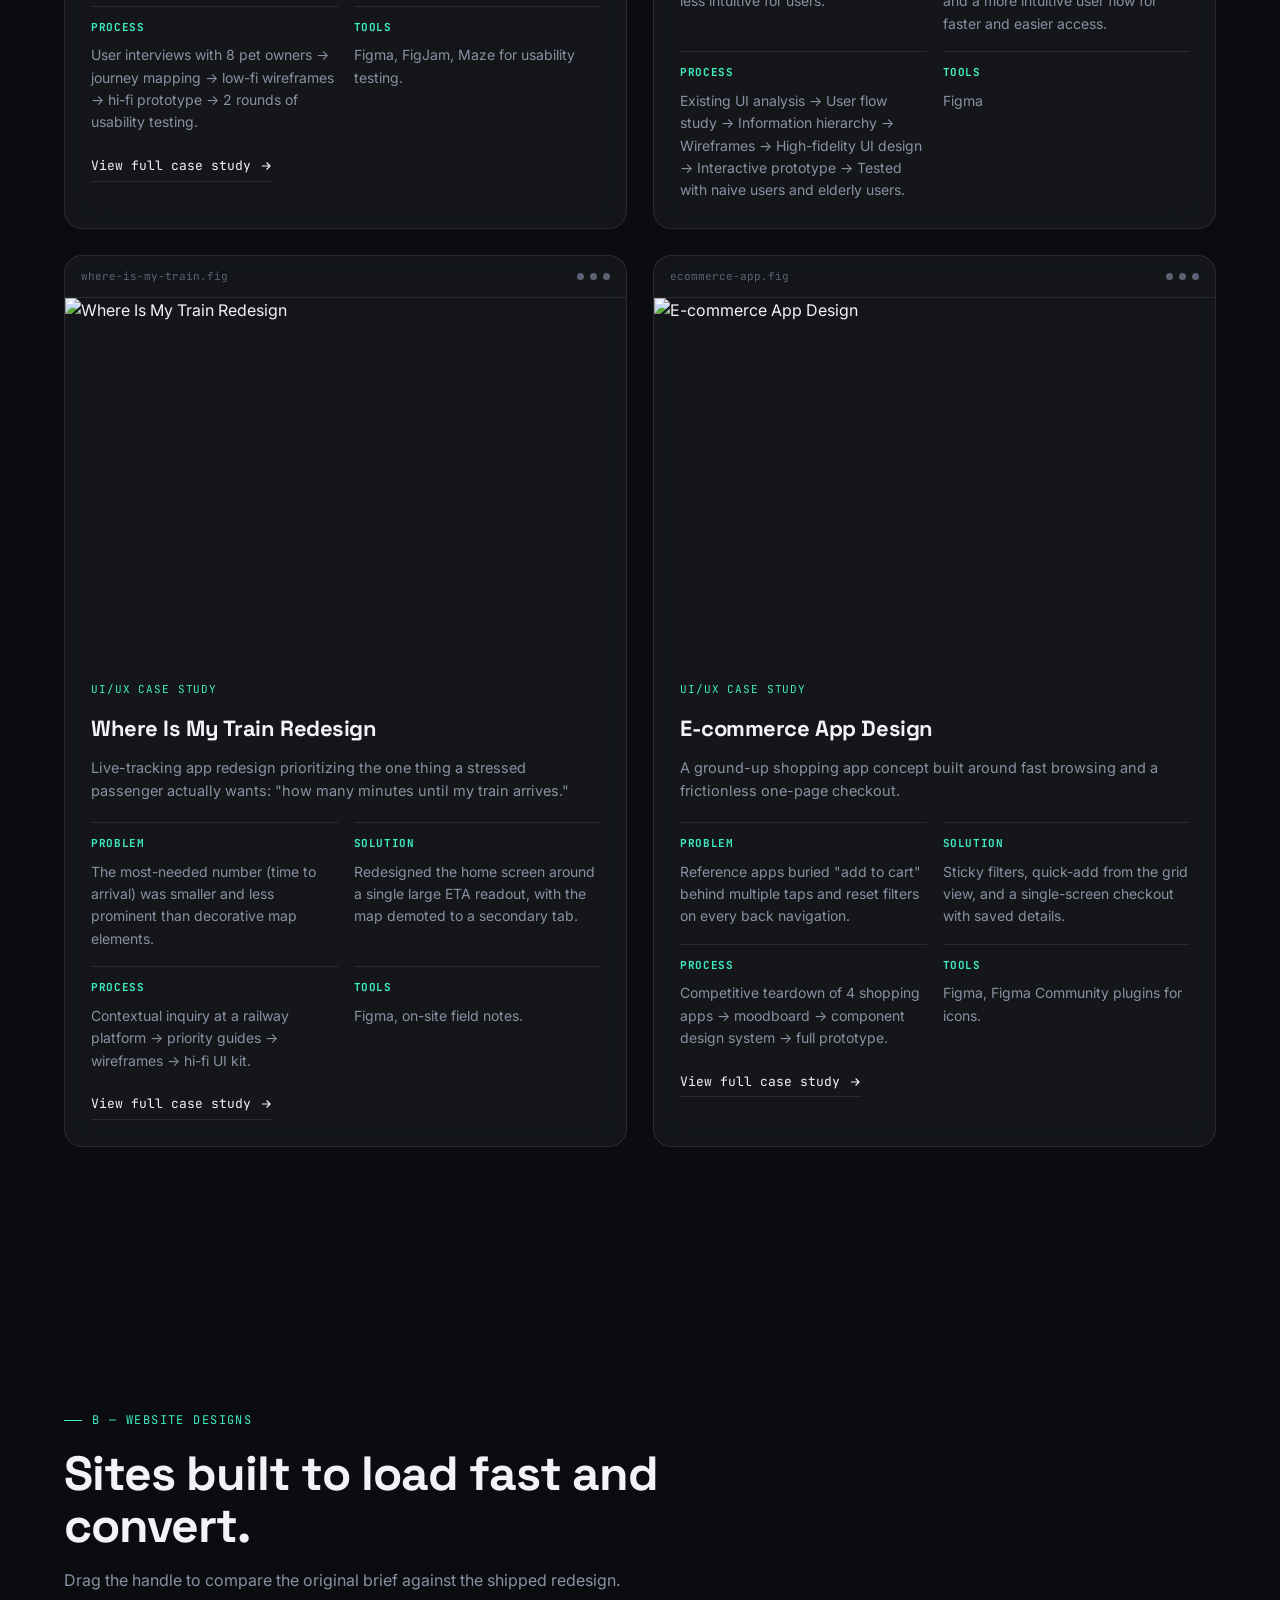
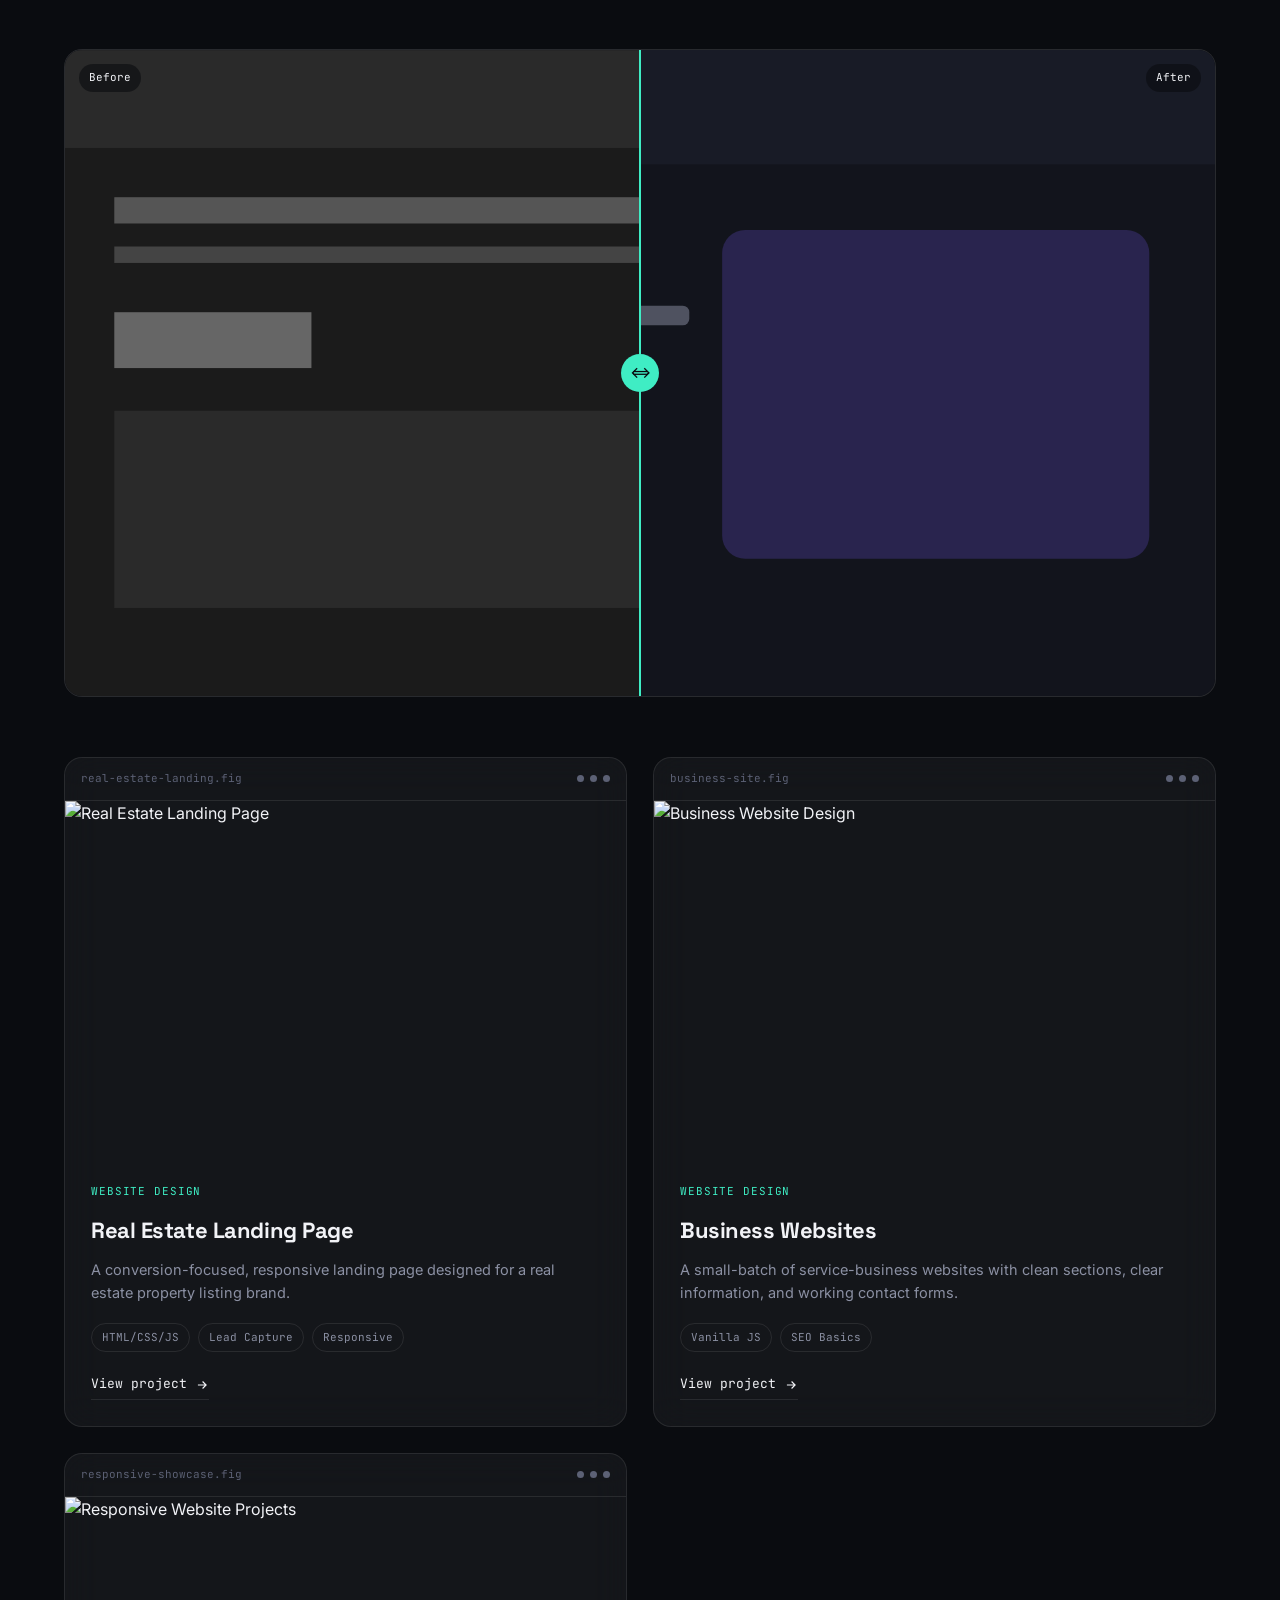
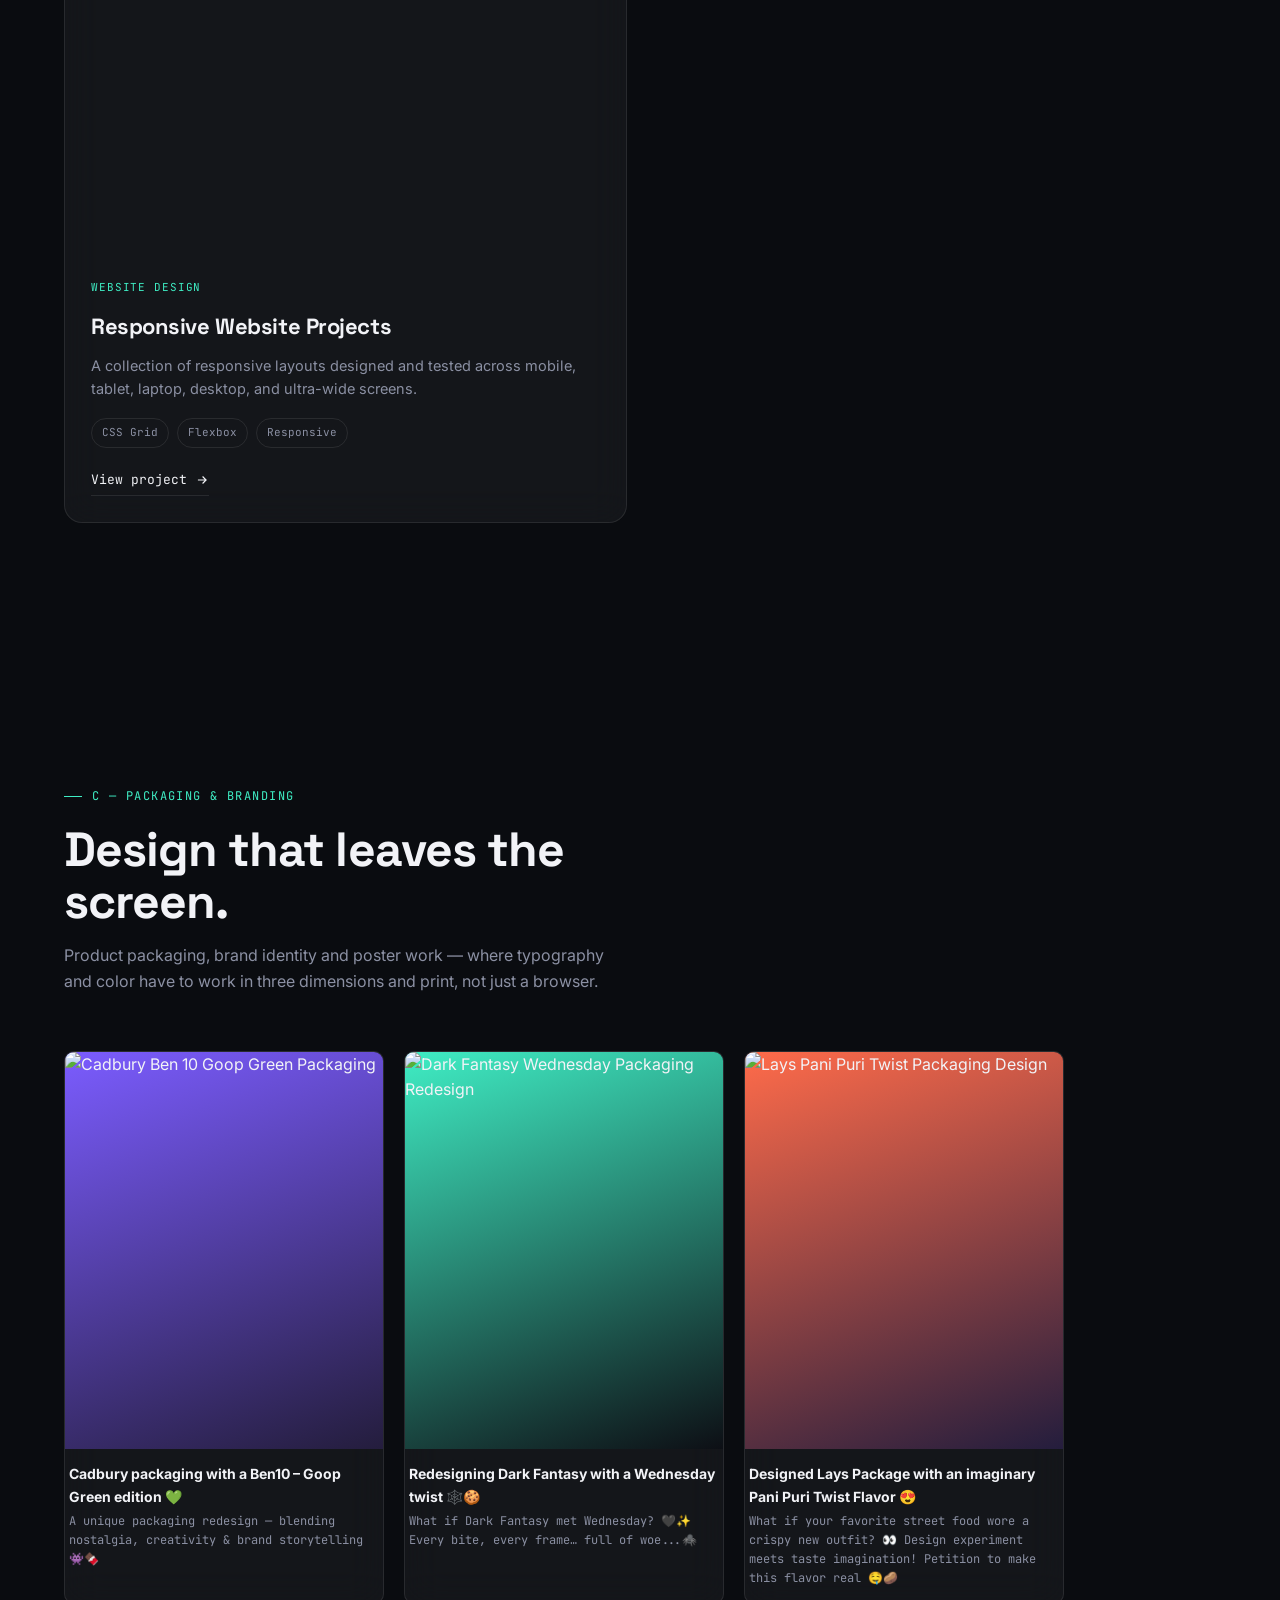
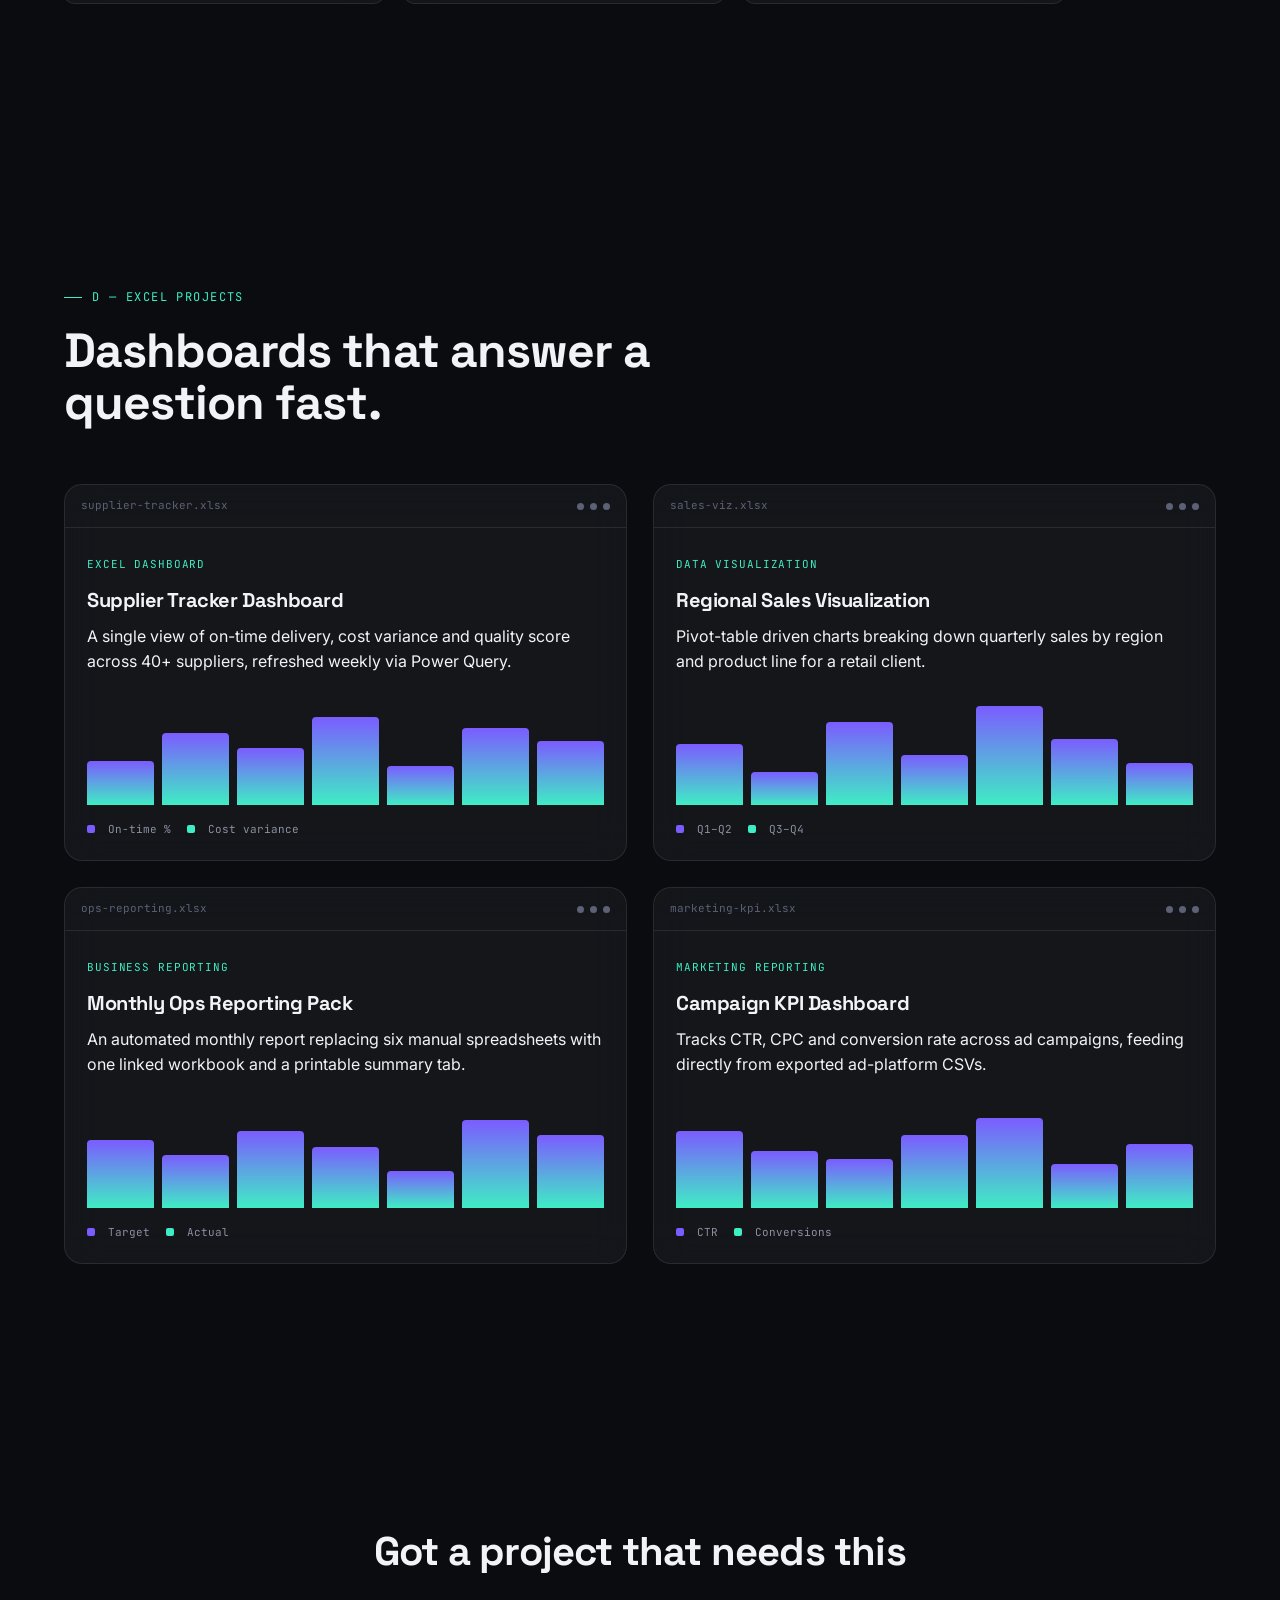
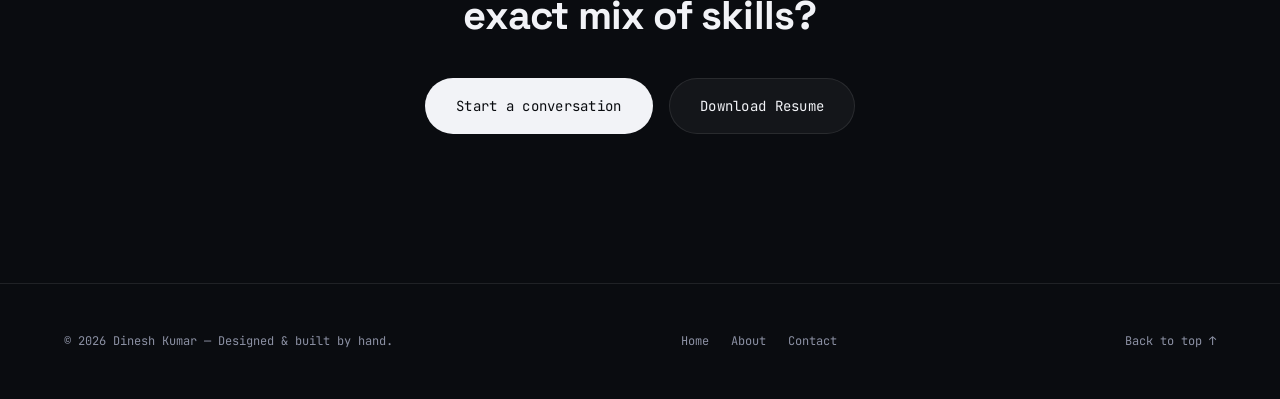
==== commit fa5f6440: "Update projects.html" ====
--- a/projects.html
+++ b/projects.html
@@ -1,492 +1,1783 @@
 <!DOCTYPE html>
 <html lang="en">
 <head>
+
 <meta charset="UTF-8">
 <meta name="viewport" content="width=device-width, initial-scale=1.0">
+
 <title>Work — Dinesh Kumar</title>
-<meta name="description" content="UI/UX case studies, website designs, packaging work, and Excel dashboards by Dinesh Kumar.">
+
+<meta
+  name="description"
+  content="UI/UX case studies, website designs, packaging work, and Excel dashboards by Dinesh Kumar."
+>
+
 <link rel="preconnect" href="https://fonts.googleapis.com">
 <link rel="preconnect" href="https://fonts.gstatic.com" crossorigin>
-<link href="https://fonts.googleapis.com/css2?family=Space+Grotesk:wght@400;500;600;700&family=Inter:wght@400;500;600&family=JetBrains+Mono:wght@400;500&display=swap" rel="stylesheet">
+
+<link
+  href="https://fonts.googleapis.com/css2?family=Space+Grotesk:wght@400;500;600;700&family=Inter:wght@400;500;600&family=JetBrains+Mono:wght@400;500&display=swap"
+  rel="stylesheet"
+>
+
 <link rel="stylesheet" href="css/style.css">
+
 </head>
+
+
 <body>
 
-<a href="#main" class="skip-link">Skip to content</a>
+<a href="#main" class="skip-link">
+  Skip to content
+</a>
+
+
+<!-- ================= NAVIGATION ================= -->
 
 <nav class="nav">
-  <a href="index.html" class="nav-logo">DK<span>.</span></a>
+
+  <a href="index.html" class="nav-logo">
+    DK<span>.</span>
+  </a>
+
   <ul class="nav-links">
-    <li><a href="index.html">Home</a></li>
-    <li><a href="about.html">About</a></li>
-    <li><a href="projects.html">Work</a></li>
-    <li><a href="resume.html">Resume</a></li>
-    <li><a href="contact.html">Contact</a></li>
+
+    <li>
+      <a href="index.html">
+        Home
+      </a>
+    </li>
+
+    <li>
+      <a href="about.html">
+        About
+      </a>
+    </li>
+
+    <li>
+      <a href="projects.html">
+        Work
+      </a>
+    </li>
+
+    <li>
+      <a href="resume.html">
+        Resume
+      </a>
+    </li>
+
+    <li>
+      <a href="contact.html">
+        Contact
+      </a>
+    </li>
+
   </ul>
-  <a href="contact.html" class="nav-cta magnetic">Let's talk →</a>
-  <button class="nav-toggle" aria-label="Toggle menu"><span></span><span></span><span></span></button>
+
+
+  <a href="contact.html" class="nav-cta magnetic">
+    Let's talk →
+  </a>
+
+
+  <button
+    class="nav-toggle"
+    aria-label="Toggle menu"
+  >
+
+    <span></span>
+    <span></span>
+    <span></span>
+
+  </button>
+
 </nav>
 
+
+
 <main id="main">
 
-  <header class="page-hero wrap">
-    <span class="kicker mono">02 — Work</span>
-    <h1>Four categories,<br>one <span class="grad-text">problem-solving habit.</span></h1>
-    <p>UI/UX case studies, website builds, packaging &amp; branding, and Excel dashboards — filter by category or
-      scroll through everything.</p>
-  </header>
-
-  <section style="padding-top:0;">
-    <div class="wrap">
-      <div class="filters reveal">
-        <button class="filter-btn active" data-filter="all">All Work</button>
-        <button class="filter-btn" data-filter="uiux">UI/UX Case Studies</button>
-        <button class="filter-btn" data-filter="web">Website Designs</button>
-        <button class="filter-btn" data-filter="pack">Packaging</button>
-        <button class="filter-btn" data-filter="excel">Excel Projects</button>
+
+<!-- ================= PAGE HERO ================= -->
+
+<header class="page-hero wrap">
+
+  <span class="kicker mono">
+    02 — Work
+  </span>
+
+  <h1>
+    Four categories,<br>
+    one <span class="grad-text">problem-solving habit.</span>
+  </h1>
+
+  <p>
+    UI/UX case studies, website builds, packaging &amp; branding,
+    and Excel dashboards — filter by category or scroll through everything.
+  </p>
+
+</header>
+
+
+
+<!-- ================= FILTERS ================= -->
+
+<section style="padding-top:0;">
+
+  <div class="wrap">
+
+    <div class="filters reveal">
+
+      <button
+        class="filter-btn active"
+        data-filter="all"
+      >
+        All Work
+      </button>
+
+      <button
+        class="filter-btn"
+        data-filter="uiux"
+      >
+        UI/UX Case Studies
+      </button>
+
+      <button
+        class="filter-btn"
+        data-filter="web"
+      >
+        Website Designs
+      </button>
+
+      <button
+        class="filter-btn"
+        data-filter="pack"
+      >
+        Packaging
+      </button>
+
+      <button
+        class="filter-btn"
+        data-filter="excel"
+      >
+        Excel Projects
+      </button>
+
+    </div>
+
+  </div>
+
+</section>
+
+
+
+<!-- ===================================================== -->
+<!-- A — UI/UX CASE STUDIES -->
+<!-- ===================================================== -->
+
+
+<section id="furcare" style="padding-top:0;">
+
+  <div class="wrap">
+
+    <div class="section-head reveal">
+
+      <span class="eyebrow">
+        A — UI/UX Case Studies
+      </span>
+
+      <h2>
+        Products redesigned around real friction.
+      </h2>
+
+    </div>
+
+
+    <div class="work-grid reveal-stagger">
+
+
+      <!-- ================= FURCARE ================= -->
+
+      <article
+        class="project-card glass reveal"
+        data-cat="uiux"
+        style="--i:0"
+      >
+
+        <div class="card-layerbar">
+
+          <span>
+            furcare-app.fig
+          </span>
+
+          <div class="dots">
+            <i></i>
+            <i></i>
+            <i></i>
+          </div>
+
+        </div>
+
+
+        <div
+          class="card-media"
+          style="--c1:#2a2140;--c2:#0d0f15;"
+        >
+
+          <img
+            src="assets/images/furcare 1.jpg"
+            alt="FurCare Project Poster"
+            class="project-poster-img"
+            loading="lazy"
+          >
+
+        </div>
+
+
+        <div class="card-body">
+
+          <span class="card-cat">
+            UI/UX Case Study
+          </span>
+
+          <h3>
+            FurCare — Pet Care App
+          </h3>
+
+          <p class="desc">
+            An appointment booking &amp; pet-health app that made vet visits
+            feel less like an emergency and more like routine care.
+          </p>
+
+
+          <div class="case-detail">
+
+            <div class="case-block">
+
+              <b>
+                Problem
+              </b>
+
+              <p>
+                Pet owners abandoned bookings mid-flow because vet
+                availability and pricing were buried three screens deep.
+              </p>
+
+            </div>
+
+
+            <div class="case-block">
+
+              <b>
+                Solution
+              </b>
+
+              <p>
+                Surfaced live vet availability and price upfront,
+                and added a one-tap "emergency" path separate
+                from routine bookings.
+              </p>
+
+            </div>
+
+
+            <div class="case-block">
+
+              <b>
+                Process
+              </b>
+
+              <p>
+                User interviews with 8 pet owners → journey mapping →
+                low-fi wireframes → hi-fi prototype →
+                2 rounds of usability testing.
+              </p>
+
+            </div>
+
+
+            <div class="case-block">
+
+              <b>
+                Tools
+              </b>
+
+              <p>
+                Figma, FigJam, Maze for usability testing.
+              </p>
+
+            </div>
+
+          </div>
+
+
+          <a
+            href="https://www.figma.com/design/gLvr99b8Z8lzco5uOpRykU/Furcaree-App?node-id=0-1&t=98LfNqXjlMxUutSc-1"
+            class="card-link"
+          >
+
+            View full case study
+
+            <svg
+              viewBox="0 0 24 24"
+              fill="none"
+              stroke="currentColor"
+              stroke-width="2"
+            >
+
+              <path d="M5 12h14M13 6l6 6-6 6"/>
+
+            </svg>
+
+          </a>
+
+        </div>
+
+      </article>
+
+
+
+      <!-- ================= IRCTC RAILCONNECT ================= -->
+
+      <article
+        id="railconnect"
+        class="project-card glass reveal"
+        data-cat="uiux"
+        style="--i:2"
+      >
+
+        <div class="card-layerbar">
+
+          <span>
+            irctc-railconnect.fig
+          </span>
+
+          <div class="dots">
+
+            <i></i>
+            <i></i>
+            <i></i>
+
+          </div>
+
+        </div>
+
+
+        <div
+          class="card-media"
+          style="--c1:#1c2b2a;--c2:#0d0f15;"
+        >
+
+          <img
+            src="assets/images/irctc.png"
+            alt="IRCTC RailConnect Redesign Poster"
+            class="project-poster-img"
+            loading="lazy"
+          >
+
+        </div>
+
+
+        <div class="card-body">
+
+          <span class="card-cat">
+            UI/UX Case Study
+          </span>
+
+          <h3>
+            IRCTC RailConnect Redesign
+          </h3>
+
+          <p class="desc">
+            Redesigned IRCTC RailConnect Login UI:
+            Transformed the old and complex login interface
+            into a sleek, modern, and user-friendly experience.
+          </p>
+
+
+          <div class="case-detail">
+
+            <div class="case-block">
+
+              <b>
+                Problem
+              </b>
+
+              <p>
+                The existing login interface felt outdated and visually
+                cluttered, making the authentication process less intuitive
+                for users.
+              </p>
+
+            </div>
+
+
+            <div class="case-block">
+
+              <b>
+                Solution
+              </b>
+
+              <p>
+                Redesigned the login experience with a clean visual hierarchy,
+                modern UI elements, simplified form structure, and a more
+                intuitive user flow for faster and easier access.
+              </p>
+
+            </div>
+
+
+            <div class="case-block">
+
+              <b>
+                Process
+              </b>
+
+              <p>
+                Existing UI analysis → User flow study →
+                Information hierarchy → Wireframes →
+                High-fidelity UI design → Interactive prototype →
+                Tested with naive users and elderly users.
+              </p>
+
+            </div>
+
+
+            <div class="case-block">
+
+              <b>
+                Tools
+              </b>
+
+              <p>
+                Figma
+              </p>
+
+            </div>
+
+          </div>
+
+        </div>
+
+      </article>
+
+
+
+      <!-- ================= WHERE IS MY TRAIN ================= -->
+
+      <article
+        id="wimt"
+        class="project-card glass reveal"
+        data-cat="uiux"
+        style="--i:3"
+      >
+
+        <div class="card-layerbar">
+
+          <span>
+            where-is-my-train.fig
+          </span>
+
+          <div class="dots">
+
+            <i></i>
+            <i></i>
+            <i></i>
+
+          </div>
+
+        </div>
+
+
+        <div
+          class="card-media"
+          style="--c1:#241d3d;--c2:#0d0f15;"
+        >
+
+          <img
+            src="assets/images/whereismytrain.png"
+            alt="Where Is My Train Redesign"
+            class="project-poster-img"
+            loading="lazy"
+          >
+
+        </div>
+
+
+        <div class="card-body">
+
+          <span class="card-cat">
+            UI/UX Case Study
+          </span>
+
+          <h3>
+            Where Is My Train Redesign
+          </h3>
+
+          <p class="desc">
+            Live-tracking app redesign prioritizing the one thing
+            a stressed passenger actually wants:
+            "how many minutes until my train arrives."
+          </p>
+
+
+          <div class="case-detail">
+
+            <div class="case-block">
+
+              <b>
+                Problem
+              </b>
+
+              <p>
+                The most-needed number (time to arrival) was smaller
+                and less prominent than decorative map elements.
+              </p>
+
+            </div>
+
+
+            <div class="case-block">
+
+              <b>
+                Solution
+              </b>
+
+              <p>
+                Redesigned the home screen around a single large ETA
+                readout, with the map demoted to a secondary tab.
+              </p>
+
+            </div>
+
+
+            <div class="case-block">
+
+              <b>
+                Process
+              </b>
+
+              <p>
+                Contextual inquiry at a railway platform →
+                priority guides → wireframes → hi-fi UI kit.
+              </p>
+
+            </div>
+
+
+            <div class="case-block">
+
+              <b>
+                Tools
+              </b>
+
+              <p>
+                Figma, on-site field notes.
+              </p>
+
+            </div>
+
+          </div>
+
+
+          <a
+            href="#"
+            class="card-link"
+          >
+
+            View full case study
+
+            <svg
+              viewBox="0 0 24 24"
+              fill="none"
+              stroke="currentColor"
+              stroke-width="2"
+            >
+
+              <path d="M5 12h14M13 6l6 6-6 6"/>
+
+            </svg>
+
+          </a>
+
+        </div>
+
+      </article>
+
+
+
+      <!-- ================= E-COMMERCE ================= -->
+
+      <article
+        id="ecommerce"
+        class="project-card glass reveal"
+        data-cat="uiux"
+        style="--i:4"
+      >
+
+        <div class="card-layerbar">
+
+          <span>
+            ecommerce-app.fig
+          </span>
+
+          <div class="dots">
+
+            <i></i>
+            <i></i>
+            <i></i>
+
+          </div>
+
+        </div>
+
+
+        <div
+          class="card-media"
+          style="--c1:#2a2140;--c2:#0d0f15;"
+        >
+
+          <img
+            src="assets/images/blank.jpg"
+            alt="E-commerce App Design"
+            class="project-poster-img"
+            loading="lazy"
+          >
+
+        </div>
+
+
+        <div class="card-body">
+
+          <span class="card-cat">
+            UI/UX Case Study
+          </span>
+
+          <h3>
+            E-commerce App Design
+          </h3>
+
+          <p class="desc">
+            A ground-up shopping app concept built around
+            fast browsing and a frictionless one-page checkout.
+          </p>
+
+
+          <div class="case-detail">
+
+            <div class="case-block">
+
+              <b>
+                Problem
+              </b>
+
+              <p>
+                Reference apps buried "add to cart" behind multiple taps
+                and reset filters on every back navigation.
+              </p>
+
+            </div>
+
+
+            <div class="case-block">
+
+              <b>
+                Solution
+              </b>
+
+              <p>
+                Sticky filters, quick-add from the grid view,
+                and a single-screen checkout with saved details.
+              </p>
+
+            </div>
+
+
+            <div class="case-block">
+
+              <b>
+                Process
+              </b>
+
+              <p>
+                Competitive teardown of 4 shopping apps →
+                moodboard → component design system → full prototype.
+              </p>
+
+            </div>
+
+
+            <div class="case-block">
+
+              <b>
+                Tools
+              </b>
+
+              <p>
+                Figma, Figma Community plugins for icons.
+              </p>
+
+            </div>
+
+          </div>
+
+
+          <a
+            href="#"
+            class="card-link"
+          >
+
+            View full case study
+
+            <svg
+              viewBox="0 0 24 24"
+              fill="none"
+              stroke="currentColor"
+              stroke-width="2"
+            >
+
+              <path d="M5 12h14M13 6l6 6-6 6"/>
+
+            </svg>
+
+          </a>
+
+        </div>
+
+      </article>
+
+
+    </div>
+
+  </div>
+
+</section>
+
+
+
+<!-- ===================================================== -->
+<!-- B — WEBSITE DESIGNS -->
+<!-- ===================================================== -->
+
+
+<section id="real-estate">
+
+  <div class="wrap">
+
+
+    <div class="section-head reveal">
+
+      <span class="eyebrow">
+        B — Website Designs
+      </span>
+
+      <h2>
+        Sites built to load fast and convert.
+      </h2>
+
+      <p>
+        Drag the handle to compare the original brief
+        against the shipped redesign.
+      </p>
+
+    </div>
+
+
+
+    <!-- BEFORE / AFTER -->
+
+    <div
+      class="reveal"
+      style="margin-bottom:60px;"
+    >
+
+      <div class="ba-slider glass">
+
+        <div class="ba-after">
+
+          <svg
+            width="100%"
+            height="100%"
+            viewBox="0 0 700 394"
+            preserveAspectRatio="xMidYMid slice"
+          >
+
+            <rect
+              width="700"
+              height="394"
+              fill="#12141c"
+            />
+
+            <rect
+              x="0"
+              y="0"
+              width="700"
+              height="70"
+              fill="#181b26"
+            />
+
+            <rect
+              x="40"
+              y="120"
+              width="260"
+              height="24"
+              rx="4"
+              fill="#ffffff"
+              opacity=".16"
+            />
+
+            <rect
+              x="40"
+              y="156"
+              width="340"
+              height="12"
+              rx="4"
+              fill="#8b90a3"
+              opacity=".5"
+            />
+
+            <rect
+              x="40"
+              y="200"
+              width="150"
+              height="44"
+              rx="22"
+              fill="#3fedc4"
+              opacity=".35"
+            />
+
+            <rect
+              x="400"
+              y="110"
+              width="260"
+              height="200"
+              rx="14"
+              fill="#7b5cff"
+              opacity=".22"
+            />
+
+          </svg>
+
+        </div>
+
+
+        <div class="ba-before">
+
+          <svg
+            width="100%"
+            height="100%"
+            viewBox="0 0 700 394"
+            preserveAspectRatio="xMidYMid slice"
+          >
+
+            <rect
+              width="700"
+              height="394"
+              fill="#1b1b1b"
+            />
+
+            <rect
+              x="0"
+              y="0"
+              width="700"
+              height="60"
+              fill="#2a2a2a"
+            />
+
+            <rect
+              x="30"
+              y="90"
+              width="640"
+              height="16"
+              fill="#555"
+            />
+
+            <rect
+              x="30"
+              y="120"
+              width="500"
+              height="10"
+              fill="#444"
+            />
+
+            <rect
+              x="30"
+              y="160"
+              width="120"
+              height="34"
+              fill="#666"
+            />
+
+            <rect
+              x="30"
+              y="220"
+              width="640"
+              height="120"
+              fill="#2a2a2a"
+            />
+
+          </svg>
+
+        </div>
+
+
+        <div class="ba-handle"></div>
+
+        <span class="ba-label before mono">
+          Before
+        </span>
+
+        <span class="ba-label after mono">
+          After
+        </span>
+
+      </div>
+
+    </div>
+
+
+
+    <div class="work-grid reveal-stagger">
+
+
+      <!-- ================= REAL ESTATE ================= -->
+
+      <article
+        class="project-card glass reveal"
+        data-cat="web"
+        style="--i:0"
+      >
+
+        <div class="card-layerbar">
+
+          <span>
+            real-estate-landing.fig
+          </span>
+
+          <div class="dots">
+
+            <i></i>
+            <i></i>
+            <i></i>
+
+          </div>
+
+        </div>
+
+
+        <div
+          class="card-media"
+          style="--c1:#241d3d;--c2:#0d0f15;"
+        >
+
+          <img
+            src="assets/images/blank.jpg"
+            alt="Real Estate Landing Page"
+            class="project-poster-img"
+            loading="lazy"
+          >
+
+        </div>
+
+
+        <div class="card-body">
+
+          <span class="card-cat">
+            Website Design
+          </span>
+
+          <h3>
+            Real Estate Landing Page
+          </h3>
+
+          <p class="desc">
+            A conversion-focused, responsive landing page designed
+            for a real estate property listing brand.
+          </p>
+
+
+          <div class="card-meta">
+
+            <span class="tag-pill">
+              HTML/CSS/JS
+            </span>
+
+            <span class="tag-pill">
+              Lead Capture
+            </span>
+
+            <span class="tag-pill">
+              Responsive
+            </span>
+
+          </div>
+
+
+          <a
+            href="#"
+            class="card-link"
+          >
+
+            View project
+
+            <svg
+              viewBox="0 0 24 24"
+              fill="none"
+              stroke="currentColor"
+              stroke-width="2"
+            >
+
+              <path d="M5 12h14M13 6l6 6-6 6"/>
+
+            </svg>
+
+          </a>
+
+        </div>
+
+      </article>
+
+
+
+      <!-- ================= BUSINESS WEBSITES ================= -->
+
+      <article
+        class="project-card glass reveal"
+        data-cat="web"
+        style="--i:1"
+      >
+
+        <div class="card-layerbar">
+
+          <span>
+            business-site.fig
+          </span>
+
+          <div class="dots">
+
+            <i></i>
+            <i></i>
+            <i></i>
+
+          </div>
+
+        </div>
+
+
+        <div
+          class="card-media"
+          style="--c1:#1c2130;--c2:#0d0f15;"
+        >
+
+          <img
+            src="assets/images/blank.jpg"
+            alt="Business Website Design"
+            class="project-poster-img"
+            loading="lazy"
+          >
+
+        </div>
+
+
+        <div class="card-body">
+
+          <span class="card-cat">
+            Website Design
+          </span>
+
+          <h3>
+            Business Websites
+          </h3>
+
+          <p class="desc">
+            A small-batch of service-business websites with
+            clean sections, clear information, and working contact forms.
+          </p>
+
+
+          <div class="card-meta">
+
+            <span class="tag-pill">
+              Vanilla JS
+            </span>
+
+            <span class="tag-pill">
+              SEO Basics
+            </span>
+
+          </div>
+
+
+          <a
+            href="#"
+            class="card-link"
+          >
+
+            View project
+
+            <svg
+              viewBox="0 0 24 24"
+              fill="none"
+              stroke="currentColor"
+              stroke-width="2"
+            >
+
+              <path d="M5 12h14M13 6l6 6-6 6"/>
+
+            </svg>
+
+          </a>
+
+        </div>
+
+      </article>
+
+
+
+      <!-- ================= RESPONSIVE WEBSITE ================= -->
+
+      <article
+        class="project-card glass reveal"
+        data-cat="web"
+        style="--i:2"
+      >
+
+        <div class="card-layerbar">
+
+          <span>
+            responsive-showcase.fig
+          </span>
+
+          <div class="dots">
+
+            <i></i>
+            <i></i>
+            <i></i>
+
+          </div>
+
+        </div>
+
+
+        <div
+          class="card-media"
+          style="--c1:#16332b;--c2:#0d0f15;"
+        >
+
+          <img
+            src="assets/images/blank.jpg"
+            alt="Responsive Website Projects"
+            class="project-poster-img"
+            loading="lazy"
+          >
+
+        </div>
+
+
+        <div class="card-body">
+
+          <span class="card-cat">
+            Website Design
+          </span>
+
+          <h3>
+            Responsive Website Projects
+          </h3>
+
+          <p class="desc">
+            A collection of responsive layouts designed and
+            tested across mobile, tablet, laptop, desktop,
+            and ultra-wide screens.
+          </p>
+
+
+          <div class="card-meta">
+
+            <span class="tag-pill">
+              CSS Grid
+            </span>
+
+            <span class="tag-pill">
+              Flexbox
+            </span>
+
+            <span class="tag-pill">
+              Responsive
+            </span>
+
+          </div>
+
+
+          <a
+            href="#"
+            class="card-link"
+          >
+
+            View project
+
+            <svg
+              viewBox="0 0 24 24"
+              fill="none"
+              stroke="currentColor"
+              stroke-width="2"
+            >
+
+              <path d="M5 12h14M13 6l6 6-6 6"/>
+
+            </svg>
+
+          </a>
+
+        </div>
+
+      </article>
+
+
+    </div>
+
+  </div>
+
+</section>
+
+
+
+<!-- ===================================================== -->
+<!-- C — PACKAGING & BRANDING -->
+<!-- ===================================================== -->
+
+
+<section id="packaging">
+
+  <div class="wrap">
+
+
+    <div class="section-head reveal">
+
+      <span class="eyebrow">
+        C — Packaging &amp; Branding
+      </span>
+
+      <h2>
+        Design that leaves the screen.
+      </h2>
+
+      <p>
+        Product packaging, brand identity and poster work —
+        where typography and color have to work in three dimensions
+        and print, not just a browser.
+      </p>
+
+    </div>
+
+
+    <div
+      class="pack-scroll reveal"
+      data-cat="pack"
+    >
+
+
+      <!-- BEN 10 PACKAGING -->
+
+      <div
+        class="pack-item glass"
+        data-cat="pack"
+      >
+
+        <div
+          class="art-box"
+          style="background:linear-gradient(160deg,#7b5cff,#241d3d);"
+        >
+
+          <img
+            src="assets/images/ben10.jpg"
+            alt="Cadbury Ben 10 Goop Green Packaging"
+          >
+
+        </div>
+
+
+        <div class="cap">
+
+          <b>
+            Cadbury packaging with a Ben10 – Goop Green edition 💚
+          </b>
+
+          A unique packaging redesign —
+          blending nostalgia, creativity &amp; brand storytelling 👾🍫
+
+        </div>
+
+      </div>
+
+
+
+      <!-- WEDNESDAY PACKAGING -->
+
+      <div
+        class="pack-item glass"
+        data-cat="pack"
+      >
+
+        <div
+          class="art-box"
+          style="background:linear-gradient(160deg,#3fedc4,#0d0f15);"
+        >
+
+          <img
+            src="assets/images/wednesday.jpg"
+            alt="Dark Fantasy Wednesday Packaging Redesign"
+          >
+
+        </div>
+
+
+        <div class="cap">
+
+          <b>
+            Redesigning Dark Fantasy with a Wednesday twist 🕸️🍪
+          </b>
+
+          What if Dark Fantasy met Wednesday? 🖤✨
+          Every bite, every frame… full of woe...🕷️
+
+        </div>
+
+      </div>
+
+
+
+      <!-- LAYS PACKAGING -->
+
+      <div
+        class="pack-item glass"
+        data-cat="pack"
+      >
+
+        <div
+          class="art-box"
+          style="background:linear-gradient(160deg,#ff6b4a,#241d3d);"
+        >
+
+          <img
+            src="assets/images/lays.jpg"
+            alt="Lays Pani Puri Twist Packaging Design"
+            class="rotate-fill"
+          >
+
+        </div>
+
+
+        <div class="cap">
+
+          <b>
+            Designed Lays Package with an imaginary Pani Puri Twist Flavor 😍
+          </b>
+
+          What if your favorite street food wore a crispy new outfit? 👀
+          Design experiment meets taste imagination!
+          Petition to make this flavor real 🤤🥔
+
+        </div>
+
+      </div>
+
+
+    </div>
+
+  </div>
+
+</section>
+
+
+
+<!-- ===================================================== -->
+<!-- D — EXCEL PROJECTS -->
+<!-- ===================================================== -->
+
+
+<section id="supplier-tracker">
+
+  <div class="wrap">
+
+
+    <div class="section-head reveal">
+
+      <span class="eyebrow">
+        D — Excel Projects
+      </span>
+
+      <h2>
+        Dashboards that answer a question fast.
+      </h2>
+
+    </div>
+
+
+
+    <div class="dash-grid reveal-stagger">
+
+
+      <!-- SUPPLIER TRACKER -->
+
+      <div
+        class="project-card glass dash-card reveal"
+        data-cat="excel"
+        style="--i:0"
+      >
+
+        <div class="card-layerbar">
+
+          <span>
+            supplier-tracker.xlsx
+          </span>
+
+          <div class="dots">
+
+            <i></i>
+            <i></i>
+            <i></i>
+
+          </div>
+
+        </div>
+
+
+        <div class="dash-preview">
+
+          <span class="card-cat">
+            Excel Dashboard
+          </span>
+
+          <h3 style="margin-top:8px; font-size:20px;">
+            Supplier Tracker Dashboard
+          </h3>
+
+          <p
+            class="desc"
+            style="margin-top:8px;"
+          >
+            A single view of on-time delivery, cost variance
+            and quality score across 40+ suppliers,
+            refreshed weekly via Power Query.
+          </p>
+
+
+          <div
+            class="dash-bars"
+            style="margin-top:20px;"
+          >
+
+            <i style="height:40%"></i>
+            <i style="height:65%"></i>
+            <i style="height:52%"></i>
+            <i style="height:80%"></i>
+            <i style="height:35%"></i>
+            <i style="height:70%"></i>
+            <i style="height:58%"></i>
+
+          </div>
+
+
+          <div class="dash-legend">
+
+            <span>
+              <i style="background:var(--violet);"></i>
+              On-time %
+            </span>
+
+            <span>
+              <i style="background:var(--mint);"></i>
+              Cost variance
+            </span>
+
+          </div>
+
+        </div>
+
+      </div>
+
+
+
+      <!-- REGIONAL SALES -->
+
+      <div
+        class="project-card glass dash-card reveal"
+        data-cat="excel"
+        style="--i:1"
+      >
+
+        <div class="card-layerbar">
+
+          <span>
+            sales-viz.xlsx
+          </span>
+
+          <div class="dots">
+
+            <i></i>
+            <i></i>
+            <i></i>
+
+          </div>
+
+        </div>
+
+
+        <div class="dash-preview">
+
+          <span class="card-cat">
+            Data Visualization
+          </span>
+
+          <h3 style="margin-top:8px; font-size:20px;">
+            Regional Sales Visualization
+          </h3>
+
+          <p
+            class="desc"
+            style="margin-top:8px;"
+          >
+            Pivot-table driven charts breaking down quarterly
+            sales by region and product line for a retail client.
+          </p>
+
+
+          <div
+            class="dash-bars"
+            style="margin-top:20px;"
+          >
+
+            <i style="height:55%"></i>
+            <i style="height:30%"></i>
+            <i style="height:75%"></i>
+            <i style="height:45%"></i>
+            <i style="height:90%"></i>
+            <i style="height:60%"></i>
+            <i style="height:38%"></i>
+
+          </div>
+
+
+          <div class="dash-legend">
+
+            <span>
+              <i style="background:var(--violet);"></i>
+              Q1–Q2
+            </span>
+
+            <span>
+              <i style="background:var(--mint);"></i>
+              Q3–Q4
+            </span>
+
+          </div>
+
+        </div>
+
+      </div>
+
+
+
+      <!-- MONTHLY OPS -->
+
+      <div
+        class="project-card glass dash-card reveal"
+        data-cat="excel"
+        style="--i:2"
+      >
+
+        <div class="card-layerbar">
+
+          <span>
+            ops-reporting.xlsx
+          </span>
+
+          <div class="dots">
+
+            <i></i>
+            <i></i>
+            <i></i>
+
+          </div>
+
+        </div>
+
+
+        <div class="dash-preview">
+
+          <span class="card-cat">
+            Business Reporting
+          </span>
+
+          <h3 style="margin-top:8px; font-size:20px;">
+            Monthly Ops Reporting Pack
+          </h3>
+          <p
+            class="desc"
+            style="margin-top:8px;"
+          >
+            An automated monthly report replacing six manual
+            spreadsheets with one linked workbook and
+            a printable summary tab.
+          </p>
+          <div
+            class="dash-bars"
+            style="margin-top:20px;"
+          >
+            <i style="height:62%"></i>
+            <i style="height:48%"></i>
+            <i style="height:70%"></i>
+            <i style="height:55%"></i>
+            <i style="height:33%"></i>
+            <i style="height:80%"></i>
+            <i style="height:66%"></i>
+          </div>
+          <div class="dash-legend">
+            <span>
+              <i style="background:var(--violet);"></i>
+              Target
+            </span>
+            <span>
+              <i style="background:var(--mint);"></i>
+              Actual
+            </span>
+          </div>
+        </div>
+      </div>
+      <!-- CAMPAIGN KPI -->
+      <div
+        class="project-card glass dash-card reveal"
+        data-cat="excel"
+        style="--i:3"
+      >
+        <div class="card-layerbar">
+          <span>
+            marketing-kpi.xlsx
+          </span>
+          <div class="dots">
+            <i></i>
+            <i></i>
+            <i></i>
+          </div>
+        </div>
+        <div class="dash-preview">
+          <span class="card-cat">
+            Marketing Reporting
+          </span>
+          <h3 style="margin-top:8px; font-size:20px;">
+            Campaign KPI Dashboard
+          </h3>
+          <p
+            class="desc"
+            style="margin-top:8px;"
+          >
+            Tracks CTR, CPC and conversion rate across ad campaigns,
+            feeding directly from exported ad-platform CSVs.
+          </p>
+          <div
+            class="dash-bars"
+            style="margin-top:20px;"
+          >
+            <i style="height:70%"></i>
+            <i style="height:52%"></i>
+            <i style="height:44%"></i>
+            <i style="height:66%"></i>
+            <i style="height:82%"></i>
+            <i style="height:40%"></i>
+            <i style="height:58%"></i>
+          </div>
+          <div class="dash-legend">
+            <span>
+              <i style="background:var(--violet);"></i>
+              CTR
+            </span>
+            <span>
+              <i style="background:var(--mint);"></i>
+              Conversions
+            </span>
+          </div>
+        </div>
       </div>
     </div>
-  </section>
-
-  <!-- ============ A) UI/UX CASE STUDIES ============ -->
-  <section id="furcare" style="padding-top:0;">
-    <div class="wrap">
-      <div class="section-head reveal">
-        <span class="eyebrow">A — UI/UX Case Studies</span>
-        <h2>Products redesigned around real friction.</h2>
-      </div>
-
-      <div class="work-grid reveal-stagger">
-
-        <!-- FurCare -->
-        <article class="project-card glass reveal" data-cat="uiux" style="--i:0">
-          <div class="card-layerbar"><span>furcare-app.fig</span><div class="dots"><i></i><i></i><i></i></div></div>
-          <div class="card-media" style="--c1:#2a2140;--c2:#0d0f15;">
-            <svg class="art" viewBox="0 0 400 250" preserveAspectRatio="xMidYMid slice">
-              <rect x="40" y="30" width="120" height="190" rx="18" fill="#181b26" stroke="#3fedc4" stroke-opacity=".4"/>
-              <circle cx="100" cy="90" r="26" fill="#7b5cff" opacity=".8"/>
-              <rect x="60" y="130" width="80" height="10" rx="5" fill="#8b90a3" opacity=".5"/>
-              <rect x="60" y="150" width="55" height="10" rx="5" fill="#8b90a3" opacity=".3"/>
-              <rect x="200" y="60" width="150" height="26" rx="13" fill="#3fedc4" opacity=".2"/>
-              <rect x="200" y="100" width="110" height="12" rx="6" fill="#ffffff" opacity=".08"/>
-              <rect x="200" y="122" width="130" height="12" rx="6" fill="#ffffff" opacity=".08"/>
-            </svg>
-          </div>
-          <div class="card-body">
-            <span class="card-cat">UI/UX Case Study</span>
-            <h3>FurCare — Pet Care App</h3>
-            <p class="desc">An appointment booking &amp; pet-health app that made vet visits feel less like an
-              emergency and more like routine care.</p>
-            <div class="case-detail">
-              <div class="case-block"><b>Problem</b><p>Pet owners abandoned bookings mid-flow because vet
-                availability and pricing were buried three screens deep.</p></div>
-              <div class="case-block"><b>Solution</b><p>Surfaced live vet availability and price upfront, and
-                added a one-tap "emergency" path separate from routine bookings.</p></div>
-              <div class="case-block"><b>Process</b><p>User interviews with 8 pet owners → journey mapping →
-                low-fi wireframes → hi-fi prototype → 2 rounds of usability testing.</p></div>
-              <div class="case-block"><b>Tools</b><p>Figma, FigJam, Maze for usability testing.</p></div>
-            </div>
-            <a href="#" class="card-link">View full case study
-              <svg viewBox="0 0 24 24" fill="none" stroke="currentColor" stroke-width="2"><path d="M5 12h14M13 6l6 6-6 6"/></svg>
-            </a>
-          </div>
-        </article>
-
-        <!-- WhatsApp UI Redesign -->
-        <article id="whatsapp" class="project-card glass reveal" data-cat="uiux" style="--i:1">
-          <div class="card-layerbar"><span>whatsapp-redesign.fig</span><div class="dots"><i></i><i></i><i></i></div></div>
-          <div class="card-media" style="--c1:#16332b;--c2:#0d0f15;">
-            <svg class="art" viewBox="0 0 400 250" preserveAspectRatio="xMidYMid slice">
-              <rect x="40" y="20" width="320" height="210" rx="16" fill="#181b26"/>
-              <rect x="60" y="40" width="180" height="26" rx="13" fill="#3fedc4" opacity=".25"/>
-              <rect x="60" y="80" width="230" height="26" rx="13" fill="#ffffff" opacity=".06"/>
-              <rect x="130" y="118" width="230" height="26" rx="13" fill="#7b5cff" opacity=".3"/>
-              <rect x="60" y="156" width="150" height="26" rx="13" fill="#ffffff" opacity=".06"/>
-            </svg>
-          </div>
-          <div class="card-body">
-            <span class="card-cat">UI/UX Case Study</span>
-            <h3>WhatsApp UI Redesign</h3>
-            <p class="desc">A concept redesign focused on decluttering chat threads and making media sharing feel
-              faster on low-end Android devices.</p>
-            <div class="case-detail">
-              <div class="case-block"><b>Problem</b><p>Chat list and media viewer felt cluttered on smaller
-                screens, with unclear unread-state hierarchy.</p></div>
-              <div class="case-block"><b>Solution</b><p>Reworked message bubbles, unread badges and a lighter
-                media viewer with clearer gesture affordances.</p></div>
-              <div class="case-block"><b>Process</b><p>Heuristic evaluation of the existing app → competitive
-                audit → component-level redesign → animated prototype.</p></div>
-              <div class="case-block"><b>Tools</b><p>Figma, Principle for micro-interaction previews.</p></div>
-            </div>
-            <a href="#" class="card-link">View full case study
-              <svg viewBox="0 0 24 24" fill="none" stroke="currentColor" stroke-width="2"><path d="M5 12h14M13 6l6 6-6 6"/></svg>
-            </a>
-          </div>
-        </article>
-
-        <!-- IRCTC RailConnect -->
-        <article id="railconnect" class="project-card glass reveal" data-cat="uiux" style="--i:2">
-          <div class="card-layerbar"><span>irctc-railconnect.fig</span><div class="dots"><i></i><i></i><i></i></div></div>
-          <div class="card-media" style="--c1:#1c2b2a;--c2:#0d0f15;">
-            <svg class="art" viewBox="0 0 400 250" preserveAspectRatio="xMidYMid slice">
-              <rect x="30" y="40" width="340" height="34" rx="8" fill="#7b5cff" opacity=".25"/>
-              <rect x="30" y="90" width="160" height="110" rx="12" fill="#181b26" stroke="#8b90a3" stroke-opacity=".3"/>
-              <rect x="210" y="90" width="160" height="52" rx="10" fill="#3fedc4" opacity=".18"/>
-              <rect x="210" y="150" width="160" height="52" rx="10" fill="#181b26" stroke="#8b90a3" stroke-opacity=".3"/>
-              <circle cx="60" cy="120" r="8" fill="#3fedc4"/>
-              <rect x="80" y="115" width="90" height="10" rx="5" fill="#ffffff" opacity=".12"/>
-            </svg>
-          </div>
-          <div class="card-body">
-            <span class="card-cat">UI/UX Case Study</span>
-            <h3>IRCTC RailConnect Redesign</h3>
-            <p class="desc">Reworking one of India's busiest booking flows so a return ticket search takes fewer
-              taps than opening the seat chart.</p>
-            <div class="case-detail">
-              <div class="case-block"><b>Problem</b><p>Search, seat availability and payment were spread across
-                disconnected screens with inconsistent visual hierarchy.</p></div>
-              <div class="case-block"><b>Solution</b><p>Combined search + availability into one scrollable
-                results screen, with a persistent fare summary bar.</p></div>
-              <div class="case-block"><b>Process</b><p>Task-flow audit → card sorting for information
-                architecture → wireframes → clickable prototype tested with 6 frequent travellers.</p></div>
-              <div class="case-block"><b>Tools</b><p>Figma, Google Forms for the traveller survey.</p></div>
-            </div>
-            <a href="#" class="card-link">View full case study
-              <svg viewBox="0 0 24 24" fill="none" stroke="currentColor" stroke-width="2"><path d="M5 12h14M13 6l6 6-6 6"/></svg>
-            </a>
-          </div>
-        </article>
-
-        <!-- Where Is My Train -->
-        <article id="wimt" class="project-card glass reveal" data-cat="uiux" style="--i:3">
-          <div class="card-layerbar"><span>where-is-my-train.fig</span><div class="dots"><i></i><i></i><i></i></div></div>
-          <div class="card-media" style="--c1:#241d3d;--c2:#0d0f15;">
-            <svg class="art" viewBox="0 0 400 250" preserveAspectRatio="xMidYMid slice">
-              <path d="M40 200 Q200 60 360 200" stroke="#3fedc4" stroke-width="3" fill="none" opacity=".6" stroke-dasharray="6 10"/>
-              <circle cx="150" cy="120" r="10" fill="#7b5cff"/>
-              <circle cx="260" cy="130" r="6" fill="#3fedc4"/>
-              <rect x="30" y="200" width="340" height="30" rx="8" fill="#181b26"/>
-            </svg>
-          </div>
-          <div class="card-body">
-            <span class="card-cat">UI/UX Case Study</span>
-            <h3>Where Is My Train Redesign</h3>
-            <p class="desc">Live-tracking app redesign prioritizing the one thing a stressed passenger actually
-              wants: "how many minutes until my train arrives."</p>
-            <div class="case-detail">
-              <div class="case-block"><b>Problem</b><p>The most-needed number (time to arrival) was smaller and
-                less prominent than decorative map elements.</p></div>
-              <div class="case-block"><b>Solution</b><p>Redesigned the home screen around a single large ETA
-                readout, with the map demoted to a secondary tab.</p></div>
-              <div class="case-block"><b>Process</b><p>Contextual inquiry at a railway platform → priority
-                guides → wireframes → hi-fi UI kit.</p></div>
-              <div class="case-block"><b>Tools</b><p>Figma, on-site field notes.</p></div>
-            </div>
-            <a href="#" class="card-link">View full case study
-              <svg viewBox="0 0 24 24" fill="none" stroke="currentColor" stroke-width="2"><path d="M5 12h14M13 6l6 6-6 6"/></svg>
-            </a>
-          </div>
-        </article>
-
-        <!-- E-commerce App Design -->
-        <article id="ecommerce" class="project-card glass reveal" data-cat="uiux" style="--i:4">
-          <div class="card-layerbar"><span>ecommerce-app.fig</span><div class="dots"><i></i><i></i><i></i></div></div>
-          <div class="card-media" style="--c1:#2a2140;--c2:#0d0f15;">
-            <svg class="art" viewBox="0 0 400 250" preserveAspectRatio="xMidYMid slice">
-              <rect x="40" y="30" width="100" height="130" rx="10" fill="#181b26"/>
-              <rect x="150" y="30" width="100" height="130" rx="10" fill="#181b26"/>
-              <rect x="260" y="30" width="100" height="130" rx="10" fill="#181b26"/>
-              <rect x="55" y="45" width="70" height="70" rx="6" fill="#7b5cff" opacity=".4"/>
-              <rect x="165" y="45" width="70" height="70" rx="6" fill="#3fedc4" opacity=".3"/>
-              <rect x="275" y="45" width="70" height="70" rx="6" fill="#7b5cff" opacity=".3"/>
-              <rect x="40" y="180" width="320" height="34" rx="17" fill="#3fedc4" opacity=".25"/>
-            </svg>
-          </div>
-          <div class="card-body">
-            <span class="card-cat">UI/UX Case Study</span>
-            <h3>E-commerce App Design</h3>
-            <p class="desc">A ground-up shopping app concept built around fast browsing and a frictionless
-              one-page checkout.</p>
-            <div class="case-detail">
-              <div class="case-block"><b>Problem</b><p>Reference apps buried "add to cart" behind multiple taps
-                and reset filters on every back navigation.</p></div>
-              <div class="case-block"><b>Solution</b><p>Sticky filters, quick-add from the grid view, and a
-                single-screen checkout with saved details.</p></div>
-              <div class="case-block"><b>Process</b><p>Competitive teardown of 4 shopping apps → moodboard →
-                component design system → full prototype.</p></div>
-              <div class="case-block"><b>Tools</b><p>Figma, Figma Community plugins for icons.</p></div>
-            </div>
-            <a href="#" class="card-link">View full case study
-              <svg viewBox="0 0 24 24" fill="none" stroke="currentColor" stroke-width="2"><path d="M5 12h14M13 6l6 6-6 6"/></svg>
-            </a>
-          </div>
-        </article>
-
-      </div>
+  </div>
+</section>
+<!-- ================= CTA ================= -->
+<section class="center">
+  <div class="wrap reveal">
+    <h2
+      style="
+        font-size:clamp(26px,4vw,40px);
+        max-width:600px;
+        margin-inline:auto;
+      "
+    >
+      Got a project that needs this exact mix of skills?
+    </h2>
+    <div
+      class="hero-cta"
+      style="
+        justify-content:center;
+        margin-top:30px;
+      "
+    >
+      <a
+        href="contact.html"
+        class="btn btn-primary magnetic"
+      >
+        Start a conversation
+      </a>
+      <a
+        href="assets/DineshKumar resume.dk(1).pdf (1) (2).pdf"
+        download
+        class="btn btn-outline magnetic"
+      >
+        Download Resume
+      </a>
     </div>
-  </section>
-
-  <!-- ============ B) WEBSITE DESIGNS ============ -->
-  <section id="real-estate">
-    <div class="wrap">
-      <div class="section-head reveal">
-        <span class="eyebrow">B — Website Designs</span>
-        <h2>Sites built to load fast and convert.</h2>
-        <p>Drag the handle to compare the original brief against the shipped redesign.</p>
-      </div>
-
-      <div class="reveal" style="margin-bottom:60px;">
-        <div class="ba-slider glass">
-          <div class="ba-after">
-            <svg width="100%" height="100%" viewBox="0 0 700 394" preserveAspectRatio="xMidYMid slice">
-              <rect width="700" height="394" fill="#12141c"/>
-              <rect x="0" y="0" width="700" height="70" fill="#181b26"/>
-              <rect x="40" y="120" width="260" height="24" rx="4" fill="#ffffff" opacity=".16"/>
-              <rect x="40" y="156" width="340" height="12" rx="4" fill="#8b90a3" opacity=".5"/>
-              <rect x="40" y="200" width="150" height="44" rx="22" fill="#3fedc4" opacity=".35"/>
-              <rect x="400" y="110" width="260" height="200" rx="14" fill="#7b5cff" opacity=".22"/>
-            </svg>
-          </div>
-          <div class="ba-before">
-            <svg width="100%" height="100%" viewBox="0 0 700 394" preserveAspectRatio="xMidYMid slice">
-              <rect width="700" height="394" fill="#1b1b1b"/>
-              <rect x="0" y="0" width="700" height="60" fill="#2a2a2a"/>
-              <rect x="30" y="90" width="640" height="16" fill="#555"/>
-              <rect x="30" y="120" width="500" height="10" fill="#444"/>
-              <rect x="30" y="160" width="120" height="34" fill="#666"/>
-              <rect x="30" y="220" width="640" height="120" fill="#2a2a2a"/>
-            </svg>
-          </div>
-          <div class="ba-handle"></div>
-          <span class="ba-label before mono">Before</span>
-          <span class="ba-label after mono">After</span>
-        </div>
-      </div>
-
-      <div class="work-grid reveal-stagger">
-        <article class="project-card glass reveal" data-cat="web" style="--i:0">
-          <div class="card-layerbar"><span>real-estate-landing.fig</span><div class="dots"><i></i><i></i><i></i></div></div>
-          <div class="card-media" style="--c1:#241d3d;--c2:#0d0f15;">
-            <svg class="art" viewBox="0 0 400 250" preserveAspectRatio="xMidYMid slice">
-              <rect x="0" y="0" width="400" height="60" fill="#181b26"/>
-              <rect x="30" y="90" width="150" height="18" rx="4" fill="#ffffff" opacity=".14"/>
-              <rect x="30" y="118" width="200" height="10" rx="4" fill="#8b90a3" opacity=".4"/>
-              <rect x="30" y="150" width="110" height="34" rx="17" fill="#3fedc4" opacity=".3"/>
-              <rect x="230" y="90" width="140" height="120" rx="12" fill="#7b5cff" opacity=".2"/>
-            </svg>
-          </div>
-          <div class="card-body">
-            <span class="card-cat">Website Design</span>
-            <h3>Real Estate Landing Page</h3>
-            <p class="desc">Single-page site for a property brand with a sticky enquiry CTA and a fast-loading
-              listings gallery.</p>
-            <div class="card-meta"><span class="tag-pill">HTML/CSS/JS</span><span class="tag-pill">Lead Capture</span><span class="tag-pill">Responsive</span></div>
-            <a href="#" class="card-link">View project
-              <svg viewBox="0 0 24 24" fill="none" stroke="currentColor" stroke-width="2"><path d="M5 12h14M13 6l6 6-6 6"/></svg>
-            </a>
-          </div>
-        </article>
-
-        <article class="project-card glass reveal" data-cat="web" style="--i:1">
-          <div class="card-layerbar"><span>business-site.fig</span><div class="dots"><i></i><i></i><i></i></div></div>
-          <div class="card-media" style="--c1:#1c2130;--c2:#0d0f15;">
-            <svg class="art" viewBox="0 0 400 250" preserveAspectRatio="xMidYMid slice">
-              <rect x="30" y="30" width="100" height="100" rx="10" fill="#7b5cff" opacity=".3"/>
-              <rect x="150" y="30" width="100" height="100" rx="10" fill="#3fedc4" opacity=".25"/>
-              <rect x="270" y="30" width="100" height="100" rx="10" fill="#7b5cff" opacity=".25"/>
-              <rect x="30" y="150" width="340" height="14" rx="4" fill="#8b90a3" opacity=".4"/>
-              <rect x="30" y="176" width="220" height="14" rx="4" fill="#8b90a3" opacity=".25"/>
-            </svg>
-          </div>
-          <div class="card-body">
-            <span class="card-cat">Website Design</span>
-            <h3>Business Websites</h3>
-            <p class="desc">A small-batch of service-business sites (consulting, local retail) — clean sections,
-              clear pricing, working contact forms.</p>
-            <div class="card-meta"><span class="tag-pill">Vanilla JS</span><span class="tag-pill">SEO Basics</span></div>
-            <a href="#" class="card-link">View project
-              <svg viewBox="0 0 24 24" fill="none" stroke="currentColor" stroke-width="2"><path d="M5 12h14M13 6l6 6-6 6"/></svg>
-            </a>
-          </div>
-        </article>
-
-        <article class="project-card glass reveal" data-cat="web" style="--i:2">
-          <div class="card-layerbar"><span>responsive-showcase.fig</span><div class="dots"><i></i><i></i><i></i></div></div>
-          <div class="card-media" style="--c1:#16332b;--c2:#0d0f15;">
-            <svg class="art" viewBox="0 0 400 250" preserveAspectRatio="xMidYMid slice">
-              <rect x="30" y="30" width="150" height="190" rx="14" fill="#181b26"/>
-              <rect x="200" y="30" width="170" height="90" rx="12" fill="#3fedc4" opacity=".2"/>
-              <rect x="200" y="130" width="170" height="90" rx="12" fill="#7b5cff" opacity=".2"/>
-              <rect x="46" y="46" width="118" height="60" rx="8" fill="#ffffff" opacity=".08"/>
-            </svg>
-          </div>
-          <div class="card-body">
-            <span class="card-cat">Website Design</span>
-            <h3>Responsive Website Projects</h3>
-            <p class="desc">A collection of layouts stress-tested from 320px phones up to ultra-wide monitors
-              using pure CSS Grid and Flexbox.</p>
-            <div class="card-meta"><span class="tag-pill">CSS Grid</span><span class="tag-pill">Flexbox</span></div>
-            <a href="#" class="card-link">View project
-              <svg viewBox="0 0 24 24" fill="none" stroke="currentColor" stroke-width="2"><path d="M5 12h14M13 6l6 6-6 6"/></svg>
-            </a>
-          </div>
-        </article>
-      </div>
-    </div>
-  </section>
-
-  <!-- ============ C) PACKAGING DESIGNS ============ -->
-  <section id="packaging">
-    <div class="wrap">
-      <div class="section-head reveal">
-        <span class="eyebrow">C — Packaging &amp; Branding</span>
-        <h2>Design that leaves the screen.</h2>
-        <p>Product packaging, brand identity and poster work — where typography and color have to work in three
-          dimensions and print, not just a browser.</p>
-      </div>
-      <div class="pack-scroll reveal" data-cat="pack">
-        <div class="pack-item glass" data-cat="pack">
-          <div class="art-box" style="background:linear-gradient(160deg,#7b5cff,#241d3d);">
-            <svg width="100%" height="100%" viewBox="0 0 320 400"><rect x="90" y="120" width="140" height="200" rx="10" fill="#0d0f15" opacity=".5"/><circle cx="160" cy="90" r="40" fill="#3fedc4" opacity=".5"/></svg>
-          </div>
-          <div class="cap"><b>Botanica — Skincare Box</b>Minimal product packaging with a nature-first color story.</div>
-        </div>
-        <div class="pack-item glass" data-cat="pack">
-          <div class="art-box" style="background:linear-gradient(160deg,#3fedc4,#0d0f15);">
-            <svg width="100%" height="100%" viewBox="0 0 320 400"><rect x="60" y="80" width="200" height="260" rx="16" fill="#12141c" opacity=".6"/><rect x="90" y="130" width="140" height="20" fill="#7b5cff" opacity=".5"/></svg>
-          </div>
-          <div class="cap"><b>Roast &amp; Co — Coffee Bag</b>Bold type and a single accent color for shelf standout.</div>
-        </div>
-        <div class="pack-item glass" data-cat="pack">
-          <div class="art-box" style="background:linear-gradient(160deg,#ff6b4a,#241d3d);">
-            <svg width="100%" height="100%" viewBox="0 0 320 400"><polygon points="160,60 260,320 60,320" fill="#0d0f15" opacity=".45"/></svg>
-          </div>
-          <div class="cap"><b>Founders Meetup — Poster</b>Event poster series using bold geometry and restrained type.</div>
-        </div>
-        <div class="pack-item glass" data-cat="pack">
-          <div class="art-box" style="background:linear-gradient(160deg,#7b5cff,#16332b);">
-            <svg width="100%" height="100%" viewBox="0 0 320 400"><circle cx="160" cy="200" r="110" fill="none" stroke="#3fedc4" stroke-width="2" opacity=".5"/><circle cx="160" cy="200" r="70" fill="#0d0f15" opacity=".5"/></svg>
-          </div>
-          <div class="cap"><b>Nimbus — Brand Identity</b>Logo mark, color system and stationery for a SaaS startup.</div>
-        </div>
-        <div class="pack-item glass" data-cat="pack">
-          <div class="art-box" style="background:linear-gradient(160deg,#3fedc4,#241d3d);">
-            <svg width="100%" height="100%" viewBox="0 0 320 400"><rect x="70" y="70" width="180" height="260" rx="24" fill="#0d0f15" opacity=".5"/><rect x="110" y="110" width="100" height="14" fill="#7b5cff" opacity=".6"/></svg>
-          </div>
-          <div class="cap"><b>Verde — Grocery Label</b>Sustainable-feel label design for an organic produce line.</div>
-        </div>
-      </div>
-    </div>
-  </section>
-
-  <!-- ============ D) EXCEL PROJECTS ============ -->
-  <section id="supplier-tracker">
-    <div class="wrap">
-      <div class="section-head reveal">
-        <span class="eyebrow">D — Excel Projects</span>
-        <h2>Dashboards that answer a question fast.</h2>
-      </div>
-
-      <div class="dash-grid reveal-stagger">
-        <div class="project-card glass dash-card reveal" data-cat="excel" style="--i:0">
-          <div class="card-layerbar"><span>supplier-tracker.xlsx</span><div class="dots"><i></i><i></i><i></i></div></div>
-          <div class="dash-preview">
-            <span class="card-cat">Excel Dashboard</span>
-            <h3 style="margin-top:8px; font-size:20px;">Supplier Tracker Dashboard</h3>
-            <p class="desc" style="margin-top:8px;">A single view of on-time delivery, cost variance and quality
-              score across 40+ suppliers, refreshed weekly via Power Query.</p>
-            <div class="dash-bars" style="margin-top:20px;">
-              <i style="height:40%"></i><i style="height:65%"></i><i style="height:52%"></i>
-              <i style="height:80%"></i><i style="height:35%"></i><i style="height:70%"></i><i style="height:58%"></i>
-            </div>
-            <div class="dash-legend">
-              <span><i style="background:var(--violet);"></i>On-time %</span>
-              <span><i style="background:var(--mint);"></i>Cost variance</span>
-            </div>
-          </div>
-        </div>
-
-        <div class="project-card glass dash-card reveal" data-cat="excel" style="--i:1">
-          <div class="card-layerbar"><span>sales-viz.xlsx</span><div class="dots"><i></i><i></i><i></i></div></div>
-          <div class="dash-preview">
-            <span class="card-cat">Data Visualization</span>
-            <h3 style="margin-top:8px; font-size:20px;">Regional Sales Visualization</h3>
-            <p class="desc" style="margin-top:8px;">Pivot-table driven charts breaking down quarterly sales by
-              region and product line for a retail client.</p>
-            <div class="dash-bars" style="margin-top:20px;">
-              <i style="height:55%"></i><i style="height:30%"></i><i style="height:75%"></i>
-              <i style="height:45%"></i><i style="height:90%"></i><i style="height:60%"></i><i style="height:38%"></i>
-            </div>
-            <div class="dash-legend">
-              <span><i style="background:var(--violet);"></i>Q1–Q2</span>
-              <span><i style="background:var(--mint);"></i>Q3–Q4</span>
-            </div>
-          </div>
-        </div>
-
-        <div class="project-card glass dash-card reveal" data-cat="excel" style="--i:2">
-          <div class="card-layerbar"><span>ops-reporting.xlsx</span><div class="dots"><i></i><i></i><i></i></div></div>
-          <div class="dash-preview">
-            <span class="card-cat">Business Reporting</span>
-            <h3 style="margin-top:8px; font-size:20px;">Monthly Ops Reporting Pack</h3>
-            <p class="desc" style="margin-top:8px;">An automated monthly report replacing six manual spreadsheets
-              with one linked workbook and a printable summary tab.</p>
-            <div class="dash-bars" style="margin-top:20px;">
-              <i style="height:62%"></i><i style="height:48%"></i><i style="height:70%"></i>
-              <i style="height:55%"></i><i style="height:33%"></i><i style="height:80%"></i><i style="height:66%"></i>
-            </div>
-            <div class="dash-legend">
-              <span><i style="background:var(--violet);"></i>Target</span>
-              <span><i style="background:var(--mint);"></i>Actual</span>
-            </div>
-          </div>
-        </div>
-
-        <div class="project-card glass dash-card reveal" data-cat="excel" style="--i:3">
-          <div class="card-layerbar"><span>marketing-kpi.xlsx</span><div class="dots"><i></i><i></i><i></i></div></div>
-          <div class="dash-preview">
-            <span class="card-cat">Marketing Reporting</span>
-            <h3 style="margin-top:8px; font-size:20px;">Campaign KPI Dashboard</h3>
-            <p class="desc" style="margin-top:8px;">Tracks CTR, CPC and conversion rate across ad campaigns,
-              feeding directly from exported ad-platform CSVs.</p>
-            <div class="dash-bars" style="margin-top:20px;">
-              <i style="height:70%"></i><i style="height:52%"></i><i style="height:44%"></i>
-              <i style="height:66%"></i><i style="height:82%"></i><i style="height:40%"></i><i style="height:58%"></i>
-            </div>
-            <div class="dash-legend">
-              <span><i style="background:var(--violet);"></i>CTR</span>
-              <span><i style="background:var(--mint);"></i>Conversions</span>
-            </div>
-          </div>
-        </div>
-      </div>
-    </div>
-  </section>
-
-  <section class="center">
-    <div class="wrap reveal">
-      <h2 style="font-size:clamp(26px,4vw,40px); max-width:600px; margin-inline:auto;">Got a project that needs this exact mix of skills?</h2>
-      <div class="hero-cta" style="justify-content:center; margin-top:30px;">
-        <a href="contact.html" class="btn btn-primary magnetic">Start a conversation</a>
-        <a href="assets/DineshKumar resume.dk(1).pdf (1) (2).pdf" download class="btn btn-outline magnetic">Download Resume</a>
-      </div>
-    </div>
-  </section>
-
+  </div>
+</section>
 </main>
-
+<!-- ================= FOOTER ================= -->
 <footer>
   <div class="wrap footer-row">
-    <span class="fmono">© <span class="js-year">2026</span> Dinesh Kumar — Designed &amp; built by hand.</span>
+    <span class="fmono">
+      ©
+      <span class="js-year">
+        2026
+      </span>
+      Dinesh Kumar — Designed &amp; built by hand.
+    </span>
     <div class="footer-links">
-      <a href="index.html" class="fmono" style="font-size:12px; color:var(--muted);">Home</a>
-      <a href="about.html" class="fmono" style="font-size:12px; color:var(--muted);">About</a>
-      <a href="contact.html" class="fmono" style="font-size:12px; color:var(--muted);">Contact</a>
+      <a
+        href="index.html"
+        class="fmono"
+        style="font-size:12px; color:var(--muted);"
+      >
+        Home
+      </a>
+      <a
+        href="about.html"
+        class="fmono"
+        style="font-size:12px; color:var(--muted);"
+      >
+        About
+      </a>
+      <a
+        href="contact.html"
+        class="fmono"
+        style="font-size:12px; color:var(--muted);"
+      >
+        Contact
+      </a>
     </div>
-    <a href="#" class="back-top">Back to top ↑</a>
+    <a
+      href="#"
+      class="back-top"
+    >
+      Back to top ↑
+    </a>
   </div>
 </footer>
-
 <script src="js/script.js"></script>
 </body>
 </html>
--- a/css/style.css
+++ b/css/style.css
@@ -0,0 +1,545 @@
+/* ============================================================
+   DINESH KUMAR — PORTFOLIO
+   Design concept: "The Canvas" — the site behaves like a live
+   design-tool artboard. Corner brackets, ruler ticks, a coordinate
+   cursor and layer-style labels borrow the vocabulary of Figma,
+   grounding the visual language in the subject's own craft.
+   ============================================================ */
+
+/* ---------- 1. Design tokens ---------- */
+:root{
+  /* color */
+  --ink:        #0a0c10;
+  --ink-2:      #0d0f15;
+  --surface:    #14161f;
+  --surface-2:  #1a1d29;
+  --glass:      rgba(255,255,255,0.045);
+  --glass-brd:  rgba(255,255,255,0.09);
+  --line:       rgba(255,255,255,0.09);
+  --text:       #f2f3f7;
+  --muted:      #8b90a3;
+  --muted-2:    #5c6175;
+  --violet:     #7b5cff;
+  --violet-2:   #b6a6ff;
+  --mint:       #3fedc4;
+  --coral:      #ff6b4a;
+
+  /* type */
+  --f-display: "Space Grotesk", "Segoe UI", sans-serif;
+  --f-body:    "Inter", "Segoe UI", sans-serif;
+  --f-mono:    "JetBrains Mono", "Courier New", monospace;
+
+  /* layout */
+  --gutter: clamp(20px, 5vw, 64px);
+  --maxw: 1360px;
+  --radius: 18px;
+  --radius-sm: 10px;
+  --dur: 0.6s;
+  --ease: cubic-bezier(.16,.84,.32,1);
+}
+
+/* ---------- 2. Reset ---------- */
+*,*::before,*::after{ box-sizing:border-box; margin:0; padding:0; }
+html{ scroll-behavior:smooth; }
+html,body{ height:100%; }
+body{
+  background:var(--ink);
+  color:var(--text);
+  font-family:var(--f-body);
+  font-size:16px;
+  line-height:1.6;
+  overflow-x:hidden;
+  -webkit-font-smoothing:antialiased;
+}
+img{ max-width:100%; display:block; }
+a{ color:inherit; text-decoration:none; }
+ul{ list-style:none; }
+button{ font-family:inherit; cursor:pointer; }
+input,textarea,select{ font-family:inherit; color:inherit; }
+::selection{ background:var(--violet); color:#fff; }
+
+h1,h2,h3,h4{ font-family:var(--f-display); font-weight:700; letter-spacing:-0.02em; }
+
+.mono{ font-family:var(--f-mono); }
+
+/* Respect reduced motion */
+@media (prefers-reduced-motion: reduce){
+  *{ animation-duration:0.001ms !important; animation-iteration-count:1 !important; transition-duration:0.001ms !important; scroll-behavior:auto !important; }
+}
+
+/* ---------- 3. Custom cursor (signature element) ---------- */
+.cursor-dot, .cursor-ring, .cursor-label{
+  position:fixed; top:0; left:0; pointer-events:none; z-index:9999;
+  transform:translate(-50%,-50%);
+}
+.cursor-dot{
+  width:6px; height:6px; border-radius:50%; background:var(--mint);
+  transition:transform .12s var(--ease), opacity .2s;
+}
+.cursor-ring{
+  width:34px; height:34px; border-radius:50%;
+  border:1px solid rgba(255,255,255,0.35);
+  transition:width .25s var(--ease), height .25s var(--ease), border-color .25s, background .25s, transform .08s linear;
+}
+.cursor-label{
+  font-family:var(--f-mono); font-size:10px; color:var(--mint);
+  white-space:nowrap; transform:translate(14px, 14px); opacity:0; transition:opacity .2s;
+  letter-spacing:.04em;
+}
+body.cursor-active .cursor-label{ opacity:1; }
+.cursor-ring.tool-view{ width:64px; height:64px; border-color:var(--mint); background:rgba(63,237,196,0.08); }
+.cursor-ring.tool-drag{ width:50px; height:50px; border-color:var(--violet); background:rgba(123,92,255,0.12); }
+.cursor-ring.tool-text{ width:4px; height:26px; border-radius:2px; border-color:var(--violet-2); }
+@media (hover:none), (pointer:coarse){
+  .cursor-dot,.cursor-ring,.cursor-label{ display:none; }
+}
+
+/* ---------- 5. Layout helpers ---------- */
+.wrap{ max-width:var(--maxw); margin-inline:auto; padding-inline:var(--gutter); }
+section{ position:relative; padding-block:clamp(70px,10vw,140px); }
+.eyebrow{
+  display:inline-flex; align-items:center; gap:10px;
+  font-family:var(--f-mono); font-size:12px; letter-spacing:.12em; text-transform:uppercase;
+  color:var(--mint); margin-bottom:18px;
+}
+.eyebrow::before{ content:""; width:18px; height:1px; background:var(--mint); }
+.section-head{ max-width:640px; margin-bottom:56px; }
+.section-head h2{ font-size:clamp(30px,4vw,48px); line-height:1.08; }
+.section-head p{ color:var(--muted); margin-top:16px; font-size:16px; max-width:560px; }
+
+/* Reveal-on-scroll */
+.reveal{ opacity:0; transform:translateY(28px); transition:opacity .8s var(--ease), transform .8s var(--ease); }
+.reveal.in{ opacity:1; transform:translateY(0); }
+.reveal-stagger > *{ transition-delay:calc(var(--i,0) * 70ms); }
+
+/* Artboard corner brackets — signature framing device */
+.artboard{ position:relative; }
+.artboard::before,.artboard::after,
+.artboard .ab-tl,.artboard .ab-br{ content:""; }
+.ab-corner{
+  position:absolute; width:20px; height:20px; pointer-events:none; z-index:2;
+  border-color:var(--mint); opacity:.9;
+}
+.ab-corner.tl{ top:-1px; left:-1px; border-top:2px solid; border-left:2px solid; }
+.ab-corner.tr{ top:-1px; right:-1px; border-top:2px solid; border-right:2px solid; }
+.ab-corner.bl{ bottom:-1px; left:-1px; border-bottom:2px solid; border-left:2px solid; }
+.ab-corner.br{ bottom:-1px; right:-1px; border-bottom:2px solid; border-right:2px solid; }
+
+/* Glass surface */
+.glass{
+  background:var(--glass);
+  border:1px solid var(--glass-brd);
+  backdrop-filter:blur(18px);
+  -webkit-backdrop-filter:blur(18px);
+  border-radius:var(--radius);
+}
+
+/* ---------- 6. Nav ---------- */
+.nav{
+  position:fixed; top:0; left:0; right:0; z-index:900;
+  display:flex; align-items:center; justify-content:space-between;
+  padding:20px var(--gutter);
+  transition:background .4s var(--ease), border-color .4s, padding .4s;
+  border-bottom:1px solid transparent;
+}
+.nav.scrolled{
+  background:rgba(10,12,16,0.72); backdrop-filter:blur(14px);
+  border-bottom:1px solid var(--line); padding-block:14px;
+}
+.nav-logo{ font-family:var(--f-display); font-weight:700; font-size:19px; letter-spacing:-0.01em; display:flex; align-items:center; gap:8px;}
+.nav-logo span{ color:var(--mint); }
+.nav-links{ display:flex; gap:36px; align-items:center; }
+.nav-links a{
+  position:relative; font-size:14px; color:var(--muted); font-family:var(--f-mono); letter-spacing:.02em;
+  transition:color .3s;
+  padding-bottom:4px;
+}
+.nav-links a:hover, .nav-links a.active{ color:var(--text); }
+.nav-links a.active::after{ content:""; position:absolute; left:0; bottom:0; width:100%; height:1px; background:var(--mint); }
+.nav-cta{
+  border:1px solid var(--glass-brd); padding:10px 20px; border-radius:100px; font-size:13px;
+  font-family:var(--f-mono); color:var(--text); transition:.35s var(--ease); white-space:nowrap;
+}
+.nav-cta:hover{ background:var(--mint); color:var(--ink); border-color:var(--mint); }
+.nav-toggle{ display:none; flex-direction:column; gap:5px; width:26px; z-index:950; }
+.nav-toggle span{ height:2px; width:100%; background:var(--text); transition:.3s; }
+
+@media (max-width:900px){
+  .nav-links{
+    position:fixed; inset:0 0 0 30%; background:var(--ink-2); border-left:1px solid var(--line);
+    flex-direction:column; justify-content:center; align-items:flex-start; padding:40px;
+    transform:translateX(100%); transition:transform .5s var(--ease); gap:26px;
+  }
+  .nav-links.open{ transform:translateX(0); }
+  .nav-links a{ font-size:20px; }
+  .nav-toggle{ display:flex; }
+  .nav-cta{ display:none; }
+}
+.nav-toggle.active span:nth-child(1){ transform:translateY(7px) rotate(45deg); }
+.nav-toggle.active span:nth-child(2){ opacity:0; }
+.nav-toggle.active span:nth-child(3){ transform:translateY(-7px) rotate(-45deg); }
+
+/* ---------- 7. Hero ---------- */
+.hero{
+  min-height:100svh; display:flex; flex-direction:column; justify-content:center;
+  padding-top:120px; padding-bottom:60px; overflow:hidden;
+}
+.hero-bg{ position:absolute; inset:0; z-index:0; overflow:hidden; }
+.hero-bg canvas{ position:absolute; inset:0; width:100%; height:100%; }
+.hero-grid{
+  position:absolute; inset:0;
+  background-image:
+    linear-gradient(rgba(255,255,255,.05) 1px, transparent 1px),
+    linear-gradient(90deg, rgba(255,255,255,.05) 1px, transparent 1px);
+  background-size:64px 64px;
+  mask-image:radial-gradient(ellipse 80% 60% at 50% 40%, black 10%, transparent 75%);
+  opacity:.5;
+}
+.hero-glow{
+  position:absolute; width:60vw; height:60vw; max-width:800px; max-height:800px;
+  background:radial-gradient(circle, rgba(123,92,255,.35), transparent 65%);
+  top:-15%; right:-10%; filter:blur(10px); border-radius:50%;
+}
+.hero-inner{ position:relative; z-index:2; }
+.hero-tag{
+  display:inline-flex; align-items:center; gap:10px; font-family:var(--f-mono); font-size:13px;
+  color:var(--muted); border:1px solid var(--glass-brd); padding:8px 16px; border-radius:100px;
+  margin-bottom:34px; background:var(--glass);
+}
+.hero-tag i{ width:7px; height:7px; border-radius:50%; background:var(--mint); box-shadow:0 0 8px var(--mint); }
+.hero h1{
+  font-size:clamp(40px, 8vw, 104px); line-height:0.98; letter-spacing:-0.03em;
+}
+.hero h1 .line{ display:block; overflow:hidden; }
+.hero h1 .line span{ display:inline-block; transform:translateY(110%); animation:lineUp .9s var(--ease) forwards; }
+.hero h1 .line:nth-child(1) span{ animation-delay:.15s; }
+.hero h1 .line:nth-child(2) span{ animation-delay:.3s; color:transparent; -webkit-text-stroke:1.5px var(--text); }
+@keyframes lineUp{ to{ transform:translateY(0); } }
+.hero-role{
+  margin-top:26px; font-family:var(--f-mono); font-size:clamp(14px,1.6vw,18px); color:var(--mint);
+  display:flex; gap:10px; flex-wrap:wrap; max-width:640px;
+}
+.hero-role .sep{ color:var(--muted-2); }
+.hero-desc{ margin-top:26px; max-width:520px; color:var(--muted); font-size:17px; }
+.hero-cta{ display:flex; gap:16px; flex-wrap:wrap; margin-top:44px; }
+
+.btn{
+  position:relative; display:inline-flex; align-items:center; gap:10px;
+  padding:16px 30px; border-radius:100px; font-size:14px; font-family:var(--f-mono);
+  letter-spacing:.02em; transition:transform .3s var(--ease), background .3s, color .3s, border-color .3s;
+  border:1px solid transparent; overflow:hidden;
+}
+.btn-primary{ background:var(--text); color:var(--ink); }
+.btn-primary:hover{ background:var(--mint); }
+.btn-outline{ border-color:var(--glass-brd); color:var(--text); background:var(--glass); }
+.btn-outline:hover{ border-color:var(--mint); color:var(--mint); }
+.btn-ghost{ color:var(--muted); }
+.btn-ghost:hover{ color:var(--text); }
+.btn svg{ width:15px; height:15px; }
+
+.hero-meta{
+  position:absolute; right:var(--gutter); bottom:48px; z-index:2;
+  display:flex; flex-direction:column; align-items:flex-end; gap:10px;
+  font-family:var(--f-mono); font-size:11px; color:var(--muted-2);
+}
+.hero-scroll{
+  display:flex; align-items:center; gap:10px; font-family:var(--f-mono); font-size:11px; color:var(--muted);
+  position:absolute; left:var(--gutter); bottom:48px; z-index:2;
+}
+.hero-scroll .track{ width:1px; height:44px; background:var(--line); position:relative; overflow:hidden; }
+.hero-scroll .track::after{
+  content:""; position:absolute; top:-100%; left:0; width:100%; height:100%; background:var(--mint);
+  animation:scrollTrack 2s ease-in-out infinite;
+}
+@keyframes scrollTrack{ 0%{top:-100%;} 60%{top:100%;} 100%{top:100%;} }
+
+@media (max-width:700px){
+  .hero-meta{ display:none; }
+}
+
+/* ---------- 8. About ---------- */
+.about-grid{ display:grid; grid-template-columns:0.9fr 1.1fr; gap:64px; align-items:start; }
+.about-portrait{
+  aspect-ratio:4/5; border-radius:var(--radius); position:relative; overflow:hidden;
+  background:linear-gradient(150deg,#171a24,#0d0f15 60%);
+}
+.about-portrait .frame-svg{ position:absolute; inset:0; width:100%; height:100%; }
+.about-portrait .tag{
+  position:absolute; left:16px; bottom:16px; font-family:var(--f-mono); font-size:11px; color:var(--mint);
+  background:rgba(10,12,16,.55); border:1px solid var(--glass-brd); padding:6px 12px; border-radius:100px;
+}
+.about-copy p{ color:var(--muted); font-size:16.5px; margin-bottom:18px; max-width:620px; }
+.about-copy strong{ color:var(--text); font-weight:600; }
+.about-facts{ display:grid; grid-template-columns:repeat(2,1fr); gap:20px; margin-top:36px; }
+.fact{ border-top:1px solid var(--line); padding-top:14px; }
+.fact b{ display:block; font-family:var(--f-display); font-size:26px; }
+.fact span{ font-family:var(--f-mono); font-size:12px; color:var(--muted); }
+
+@media (max-width:860px){ .about-grid{ grid-template-columns:1fr; } }
+
+/* ---------- 9. Skills ---------- */
+.skills-grid{ display:grid; grid-template-columns:repeat(3,1fr); gap:18px; }
+.skill-card{
+  padding:26px; border-radius:var(--radius-sm); position:relative;
+  transition:transform .4s var(--ease), border-color .4s;
+}
+.skill-card:hover{ transform:translateY(-6px); border-color:var(--glass-brd); }
+.skill-top{ display:flex; justify-content:space-between; align-items:center; margin-bottom:18px; }
+.skill-top .name{ font-family:var(--f-display); font-size:17px; }
+.skill-top .pct{ font-family:var(--f-mono); font-size:13px; color:var(--mint); }
+.skill-bar{ height:4px; background:var(--line); border-radius:4px; overflow:hidden; }
+.skill-bar > i{
+  display:block; height:100%; width:0; border-radius:4px;
+  background:linear-gradient(90deg,var(--violet),var(--mint));
+  transition:width 1.4s var(--ease);
+}
+.skill-tag{ margin-top:14px; font-family:var(--f-mono); font-size:11px; color:var(--muted); }
+@media (max-width:860px){ .skills-grid{ grid-template-columns:repeat(2,1fr); } }
+@media (max-width:560px){ .skills-grid{ grid-template-columns:1fr; } }
+
+/* ---------- 10. Filter tabs (work) ---------- */
+.filters{ display:flex; gap:10px; flex-wrap:wrap; margin-bottom:44px; }
+.filter-btn{
+  padding:10px 20px; border-radius:100px; border:1px solid var(--glass-brd); background:transparent;
+  color:var(--muted); font-family:var(--f-mono); font-size:13px; transition:.3s var(--ease);
+}
+.filter-btn:hover{ color:var(--text); }
+.filter-btn.active{ background:var(--text); color:var(--ink); border-color:var(--text); }
+
+/* ---------- 11. Project cards ---------- */
+.work-grid{ display:grid; grid-template-columns:repeat(2,1fr); gap:26px; }
+.project-card{
+  border-radius:var(--radius); overflow:hidden; position:relative;
+  transition:transform .3s var(--ease);
+  transform-style:preserve-3d;
+}
+/* Ensures the container holds the image nicely */
+.card-media {
+  width: 100%;
+  overflow: hidden;
+  display: flex;
+  align-items: center;
+  justify-content: center;
+  aspect-ratio: 400 / 250; /* Keeps the original SVG dimensions ratio */
+}
+
+/* Forces your project poster to fit flawlessly */
+.project-poster-img {
+  width: 100%;
+  height: 100%;
+  object-fit: cover;       /* Scales the image nicely without stretching it */
+  object-position: top center; /* Focuses on the top/center of your poster */
+  display: block;
+}
+.card-layerbar{
+  display:flex; align-items:center; justify-content:space-between;
+  padding:12px 16px; border-bottom:1px solid var(--line);
+  font-family:var(--f-mono); font-size:11px; color:var(--muted-2);
+}
+/* 1. Allow the container to grow to the image's height */
+.card-media {
+  width: 100%;
+  overflow: hidden;
+  display: block; /* Changes from flex to block layout */
+  
+  /* --- THE KEY FIXES --- */
+  aspect-ratio: auto; /* Removes the hardcoded width/height restriction */
+  height: auto;       /* Lets the image determine the height */
+  background: none !important;
+}
+
+/* 2. Force the image to span fully across the card width */
+.project-poster-img {
+  width: 100%;
+  height: auto;        /* Scales proportionally with the width */
+  object-fit: normal;  /* Removes object-fit handling since container is auto */
+  display: block;
+}
+/* ==========================================================================
+   Project Cards - Poster Image Adjustments
+   ========================================================================== */
+
+/* 1. Modify the media container to fit real images instead of vectors */
+.card-media {
+  width: 100%;
+  overflow: hidden;
+  display: block;            /* Switches from flex to standard block flow */
+  
+  /* --- CRITICAL FIXES FOR FULL LENGTH POSTERS --- */
+  aspect-ratio: auto;        /* Removes the fixed 400x250 ratio constraint */
+  height: auto;              /* Allows container to naturally stretch down */
+  background: none !important; /* Removes default background gradient styles */
+}
+
+/* 2. Format the custom poster images to fill the card perfectly */
+.project-poster-img {
+  width: 100%;
+  height: auto;              /* Keeps image proportional to container width */
+  object-fit: normal;        /* Disables vector containment cropping behavior */
+  display: block;            /* Eliminates inline descender whitespace gaps */
+}
+.card-layerbar .dots{ display:flex; gap:6px; }
+.card-layerbar .dots i{ width:7px; height:7px; border-radius:50%; background:var(--muted-2); }
+.card-media{
+  aspect-ratio:16/10; position:relative; overflow:hidden;
+  background:linear-gradient(135deg,var(--c1,#241d3d),var(--c2,#0d0f15));
+}
+.card-media .art{ position:absolute; inset:0; width:100%; height:100%; }
+.card-body{ padding:26px; }
+.card-cat{ font-family:var(--f-mono); font-size:11px; color:var(--mint); text-transform:uppercase; letter-spacing:.08em; }
+.card-body h3{ font-size:22px; margin-top:10px; }
+.card-body .desc{ color:var(--muted); font-size:14.5px; margin-top:10px; }
+.card-meta{ display:flex; flex-wrap:wrap; gap:8px; margin-top:18px; }
+.tag-pill{ font-family:var(--f-mono); font-size:11px; padding:5px 10px; border-radius:100px; border:1px solid var(--glass-brd); color:var(--muted); }
+.card-link{
+  margin-top:22px; display:inline-flex; align-items:center; gap:8px; font-family:var(--f-mono); font-size:13px; color:var(--text);
+  border-bottom:1px solid var(--glass-brd); padding-bottom:4px; transition:.3s;
+}
+.project-card:hover .card-link{ color:var(--mint); border-color:var(--mint); }
+.project-card:hover .card-link svg{ transform:translateX(4px); }
+.card-link svg{ width:14px; height:14px; transition:transform .3s var(--ease); }
+
+@media (max-width:860px){ .work-grid{ grid-template-columns:1fr; } }
+
+/* case-study detail block (used inside project cards expanded state / projects page) */
+.case-detail{ display:grid; grid-template-columns:repeat(2,1fr); gap:16px; margin-top:20px; }
+.case-block{ border-top:1px solid var(--line); padding-top:12px; }
+.case-block b{ display:block; font-family:var(--f-mono); font-size:11px; color:var(--mint); text-transform:uppercase; letter-spacing:.06em; margin-bottom:8px; }
+.case-block p{ color:var(--muted); font-size:14px; }
+@media (max-width:560px){ .case-detail{ grid-template-columns:1fr; } }
+
+/* ---------- 12. Before/After slider ---------- */
+.ba-slider{
+  position:relative; aspect-ratio:16/9; border-radius:var(--radius); overflow:hidden; cursor:ew-resize;
+  user-select:none; touch-action:pan-y;
+}
+.ba-slider .ba-after, .ba-slider .ba-before{ position:absolute; inset:0; width:100%; height:100%; }
+.ba-slider .ba-before{ clip-path:inset(0 50% 0 0); }
+.ba-slider .ba-handle{
+  position:absolute; top:0; bottom:0; left:50%; width:2px; background:var(--mint);
+  transform:translateX(-50%);
+}
+.ba-slider .ba-handle::after{
+  content:"⇔"; position:absolute; top:50%; left:50%; transform:translate(-50%,-50%);
+  width:38px; height:38px; border-radius:50%; background:var(--mint); color:var(--ink);
+  display:flex; align-items:center; justify-content:center; font-size:16px;
+}
+.ba-label{ position:absolute; top:14px; font-family:var(--f-mono); font-size:11px; background:rgba(10,12,16,.6); padding:5px 10px; border-radius:100px; }
+.ba-label.before{ left:14px; }
+.ba-label.after{ right:14px; }
+
+/* ---------- 13. Packaging gallery ---------- */
+.pack-scroll{ display:flex; gap:20px; overflow-x:auto; padding-bottom:20px; scroll-snap-type:x mandatory; }
+.pack-scroll::-webkit-scrollbar{ height:5px; }
+.pack-scroll::-webkit-scrollbar-thumb{ background:var(--glass-brd); border-radius:10px; }
+.pack-item{
+  flex:0 0 auto; width:min(320px,72vw); scroll-snap-align:start; border-radius:var(--radius-sm); overflow:hidden;
+}
+.pack-item .art-box{ aspect-ratio:4/5; position:relative; }
+.pack-item .cap{ padding:14px 4px; font-family:var(--f-mono); font-size:12px; color:var(--muted); }
+.pack-item .cap b{ display:block; color:var(--text); font-family:var(--f-body); font-size:14px; margin-bottom:4px; }
+
+/* ---------- 14. Excel dashboards ---------- */
+.dash-grid{ display:grid; grid-template-columns:repeat(2,1fr); gap:26px; }
+.dash-card{ padding:0; overflow:hidden; }
+.dash-preview{ padding:22px; }
+.dash-bars{ display:flex; align-items:flex-end; gap:8px; height:110px; }
+.dash-bars i{ flex:1; background:linear-gradient(180deg,var(--violet),var(--mint)); border-radius:4px 4px 0 0; }
+.dash-legend{ display:flex; gap:16px; margin-top:16px; font-family:var(--f-mono); font-size:11px; color:var(--muted); flex-wrap:wrap;}
+.dash-legend i{ width:8px; height:8px; border-radius:2px; display:inline-block; margin-right:6px; }
+@media (max-width:860px){ .dash-grid{ grid-template-columns:1fr; } }
+
+/* ---------- 15. Timeline ---------- */
+.timeline{ position:relative; padding-left:34px; }
+.timeline::before{ content:""; position:absolute; left:5px; top:6px; bottom:6px; width:1px; background:var(--line); }
+.tl-item{ position:relative; padding-bottom:48px; }
+.tl-item:last-child{ padding-bottom:0; }
+.tl-item::before{
+  content:""; position:absolute; left:-34px; top:4px; width:11px; height:11px; border-radius:50%;
+  background:var(--ink); border:2px solid var(--mint);
+}
+.tl-item .tl-date{ font-family:var(--f-mono); font-size:12px; color:var(--mint); }
+.tl-item h3{ font-size:20px; margin-top:8px; }
+.tl-item p{ color:var(--muted); font-size:14.5px; margin-top:8px; max-width:600px; }
+
+/* ---------- 16. Counters ---------- */
+.stat-row{ display:grid; grid-template-columns:repeat(4,1fr); gap:20px; }
+.stat{ text-align:left; border-top:1px solid var(--line); padding-top:16px; }
+.stat b{ font-family:var(--f-display); font-size:clamp(30px,4vw,44px); display:block; }
+.stat span{ font-family:var(--f-mono); font-size:12px; color:var(--muted); }
+@media (max-width:760px){ .stat-row{ grid-template-columns:repeat(2,1fr); } }
+
+/* ---------- 17. Resume ---------- */
+.resume-wrap{ display:grid; grid-template-columns:1fr 1fr; gap:56px; align-items:center; }
+.resume-preview{ padding:30px; border-radius:var(--radius); position:relative; }
+.resume-preview .doc-line{ height:8px; background:var(--line); border-radius:4px; margin-bottom:12px; }
+.resume-preview .doc-line.w60{ width:60%; }
+.resume-preview .doc-line.w80{ width:80%; }
+.resume-preview .doc-line.w40{ width:40%; }
+.resume-links{ display:flex; gap:14px; flex-wrap:wrap; margin-top:30px; }
+.icon-btn{
+  width:46px; height:46px; border-radius:50%; display:flex; align-items:center; justify-content:center;
+  border:1px solid var(--glass-brd); background:var(--glass); transition:.3s var(--ease);
+}
+.icon-btn:hover{ border-color:var(--mint); color:var(--mint); transform:translateY(-4px); }
+.icon-btn svg{ width:19px; height:19px; }
+@media (max-width:860px){ .resume-wrap{ grid-template-columns:1fr; } }
+
+/* ---------- 18. Contact ---------- */
+.contact-grid{ display:grid; grid-template-columns:1fr 1fr; gap:56px; }
+.field{ margin-bottom:22px; position:relative; }
+.field label{ font-family:var(--f-mono); font-size:12px; color:var(--muted); display:block; margin-bottom:8px; }
+.field input, .field textarea{
+  width:100%; background:transparent; border:none; border-bottom:1px solid var(--line);
+  padding:12px 0; font-size:15px; color:var(--text); transition:border-color .3s;
+}
+.field input:focus, .field textarea:focus{ outline:none; border-color:var(--mint); }
+.field textarea{ resize:vertical; min-height:100px; }
+.form-msg{ font-family:var(--f-mono); font-size:13px; margin-top:14px; color:var(--mint); min-height:18px; }
+.contact-list{ margin-top:30px; }
+.contact-list li{ border-top:1px solid var(--line); padding:18px 0; display:flex; justify-content:space-between; align-items:center; }
+.contact-list li b{ font-family:var(--f-display); font-size:16px; font-weight:500; }
+.contact-list li span{ font-family:var(--f-mono); font-size:12px; color:var(--muted); }
+@media (max-width:860px){ .contact-grid{ grid-template-columns:1fr; } }
+
+/* ---------- 19. Footer ---------- */
+footer{
+  border-top:1px solid var(--line); padding-block:48px; margin-top:20px;
+}
+.footer-row{ display:flex; justify-content:space-between; align-items:center; flex-wrap:wrap; gap:20px; }
+.footer-row .fmono{ font-family:var(--f-mono); font-size:12px; color:var(--muted); }
+.footer-links{ display:flex; gap:22px; }
+.back-top{ font-family:var(--f-mono); font-size:12px; color:var(--muted); display:flex; align-items:center; gap:8px; }
+
+/* ---------- 20. Marquee ---------- */
+.marquee{ overflow:hidden; border-top:1px solid var(--line); border-bottom:1px solid var(--line); padding-block:22px; }
+.marquee-track{ display:flex; gap:50px; width:max-content; animation:marquee 26s linear infinite; }
+.marquee-track span{ font-family:var(--f-display); font-size:22px; color:var(--muted-2); display:flex; align-items:center; gap:16px; white-space:nowrap; }
+.marquee-track span i{ width:6px; height:6px; border-radius:50%; background:var(--mint); }
+@keyframes marquee{ from{ transform:translateX(0); } to{ transform:translateX(-50%); } }
+
+/* ---------- 21. Page hero (sub-pages) ---------- */
+.page-hero{ padding-top:170px; padding-bottom:60px; }
+.page-hero .kicker{ font-family:var(--f-mono); color:var(--mint); font-size:13px; margin-bottom:16px; display:block; }
+.page-hero h1{ font-size:clamp(36px,6vw,68px); line-height:1.02; }
+.page-hero p{ color:var(--muted); max-width:560px; margin-top:20px; font-size:16.5px; }
+
+/* ---------- 22. Utility ---------- */
+.grad-text{ background:linear-gradient(90deg,var(--violet-2),var(--mint)); -webkit-background-clip:text; background-clip:text; color:transparent; }
+.center{ text-align:center; }
+.mt-lg{ margin-top:80px; }
+.divider{ height:1px; background:var(--line); width:100%; margin-block:64px; }
+
+/* magnetic wrapper (used for buttons via JS) */
+.magnetic{ will-change:transform; }
+
+/* Skip link for keyboard accessibility */
+.skip-link{
+  position:fixed; top:-60px; left:20px; background:var(--mint); color:var(--ink); padding:10px 18px;
+  border-radius:8px; z-index:10001; font-family:var(--f-mono); font-size:13px; transition:top .3s;
+}
+.skip-link:focus{ top:20px; }
+
+a:focus-visible, button:focus-visible, input:focus-visible, textarea:focus-visible{
+  outline:2px solid var(--mint); outline-offset:3px;
+}
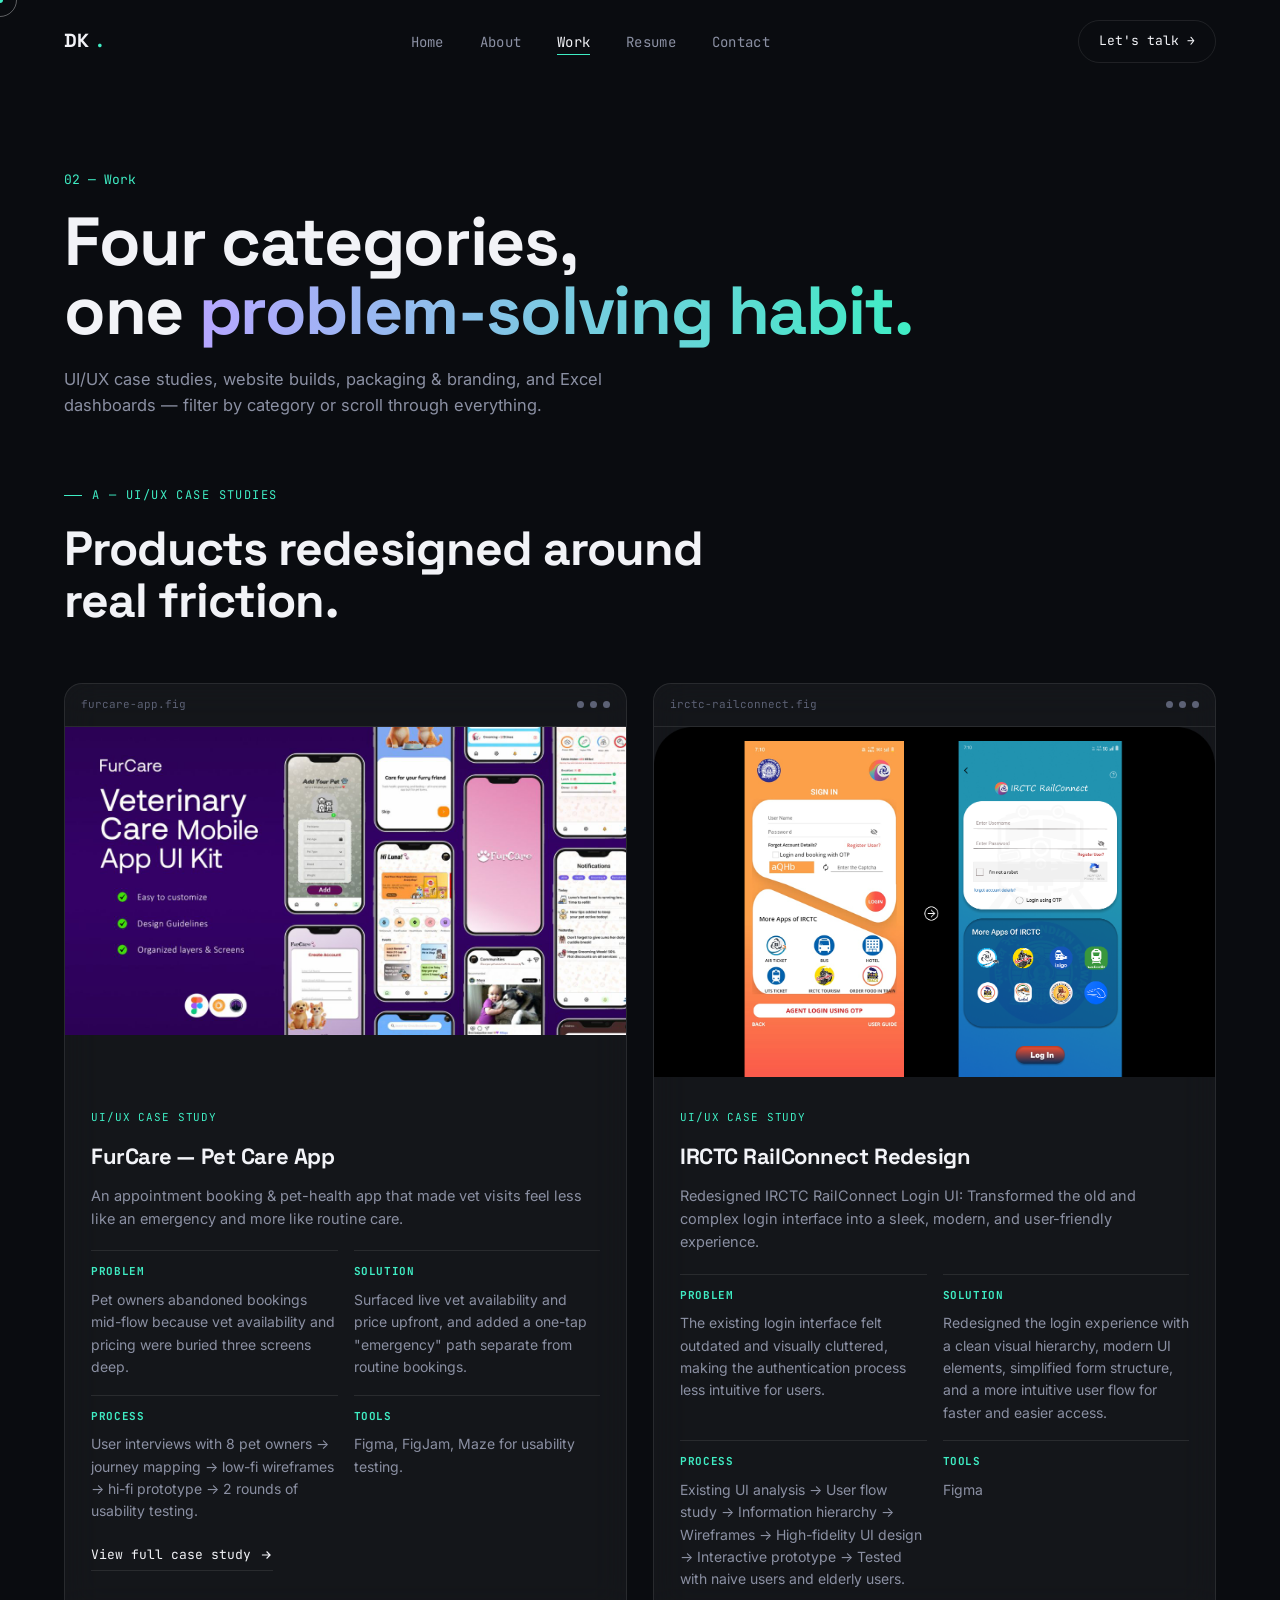
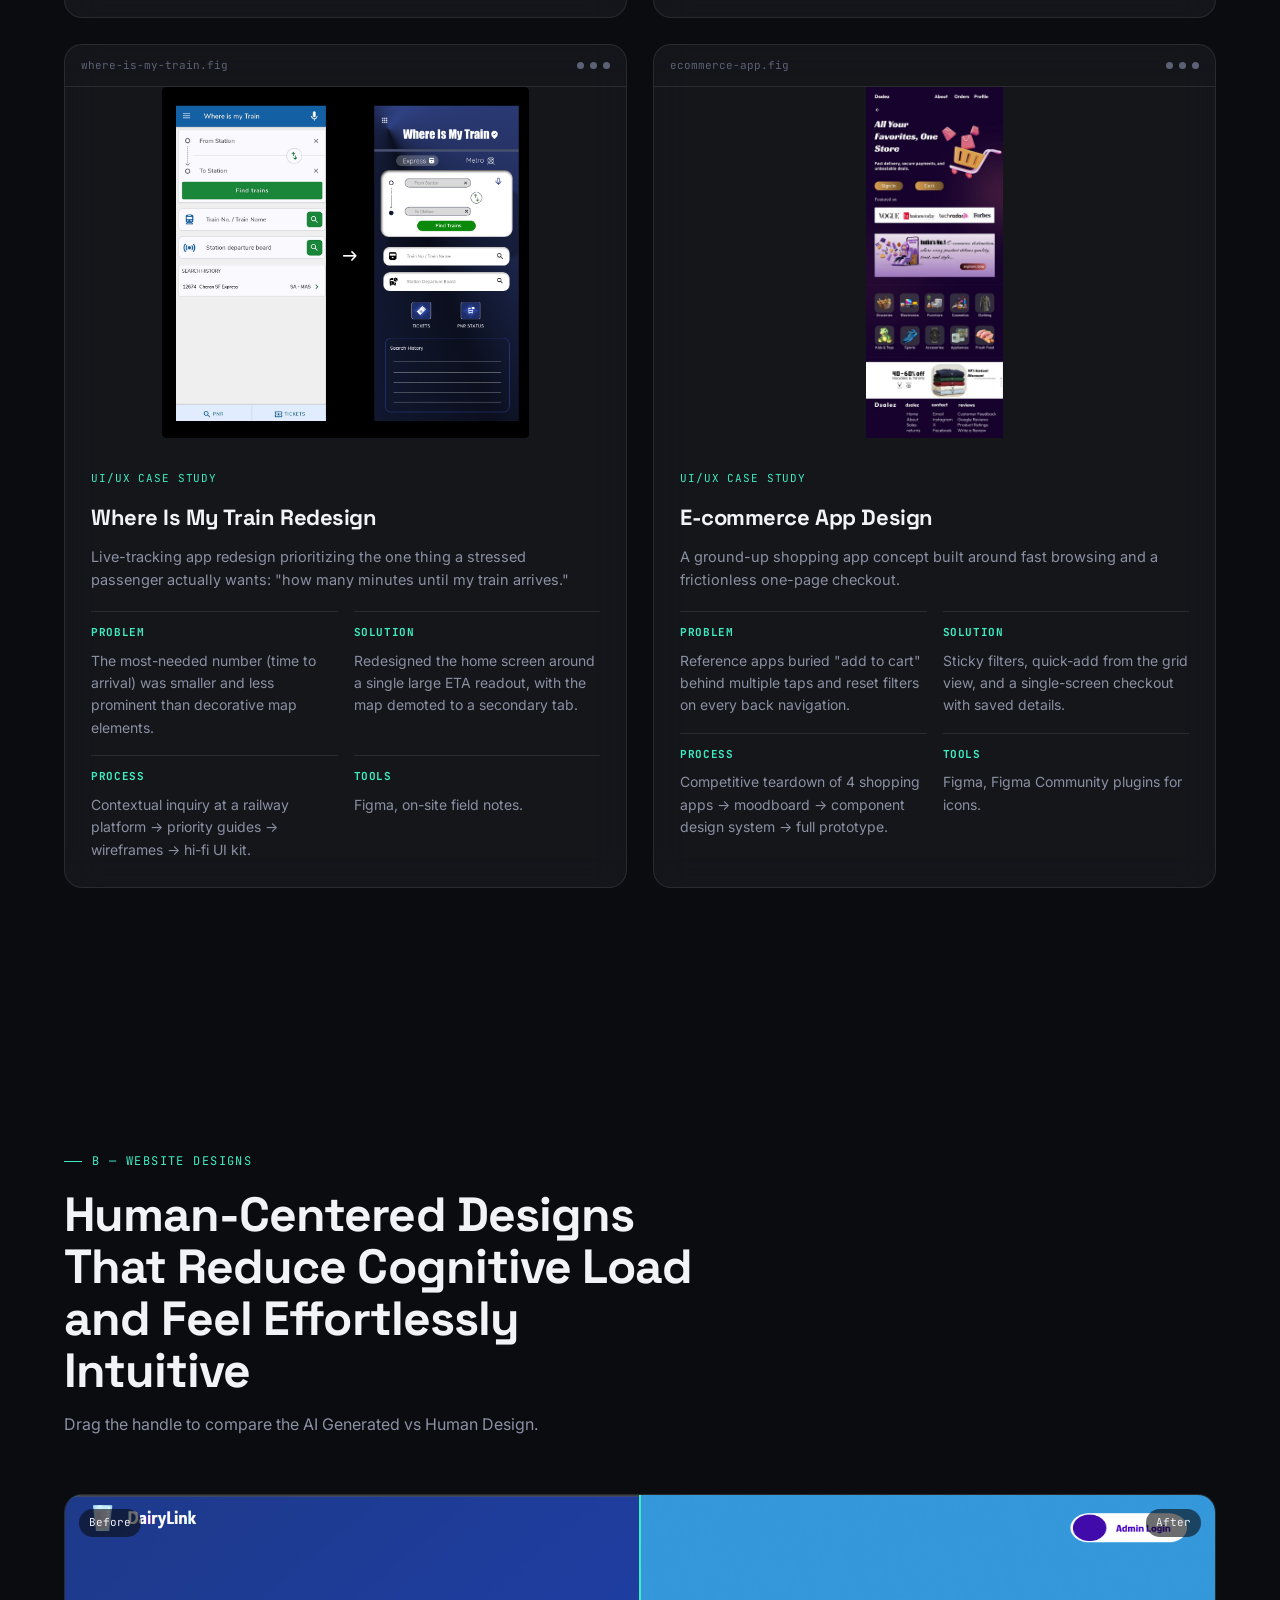
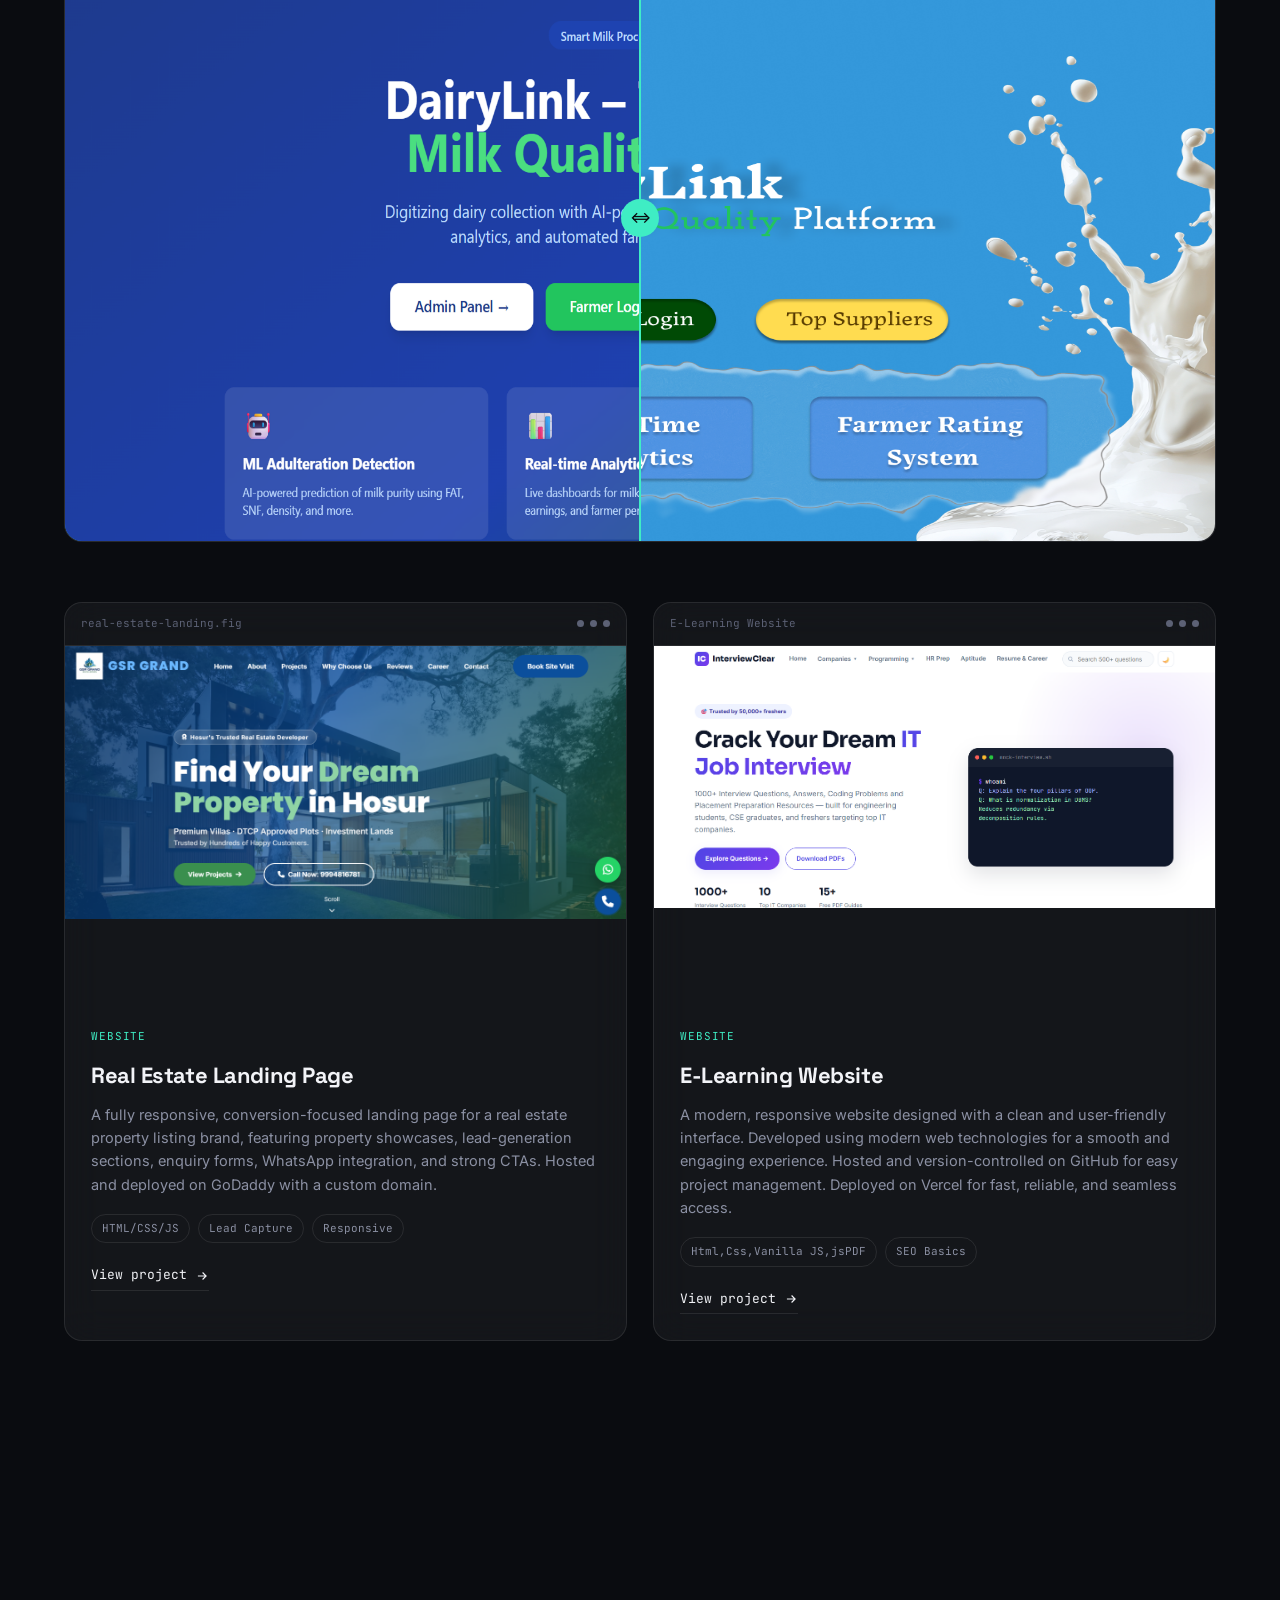
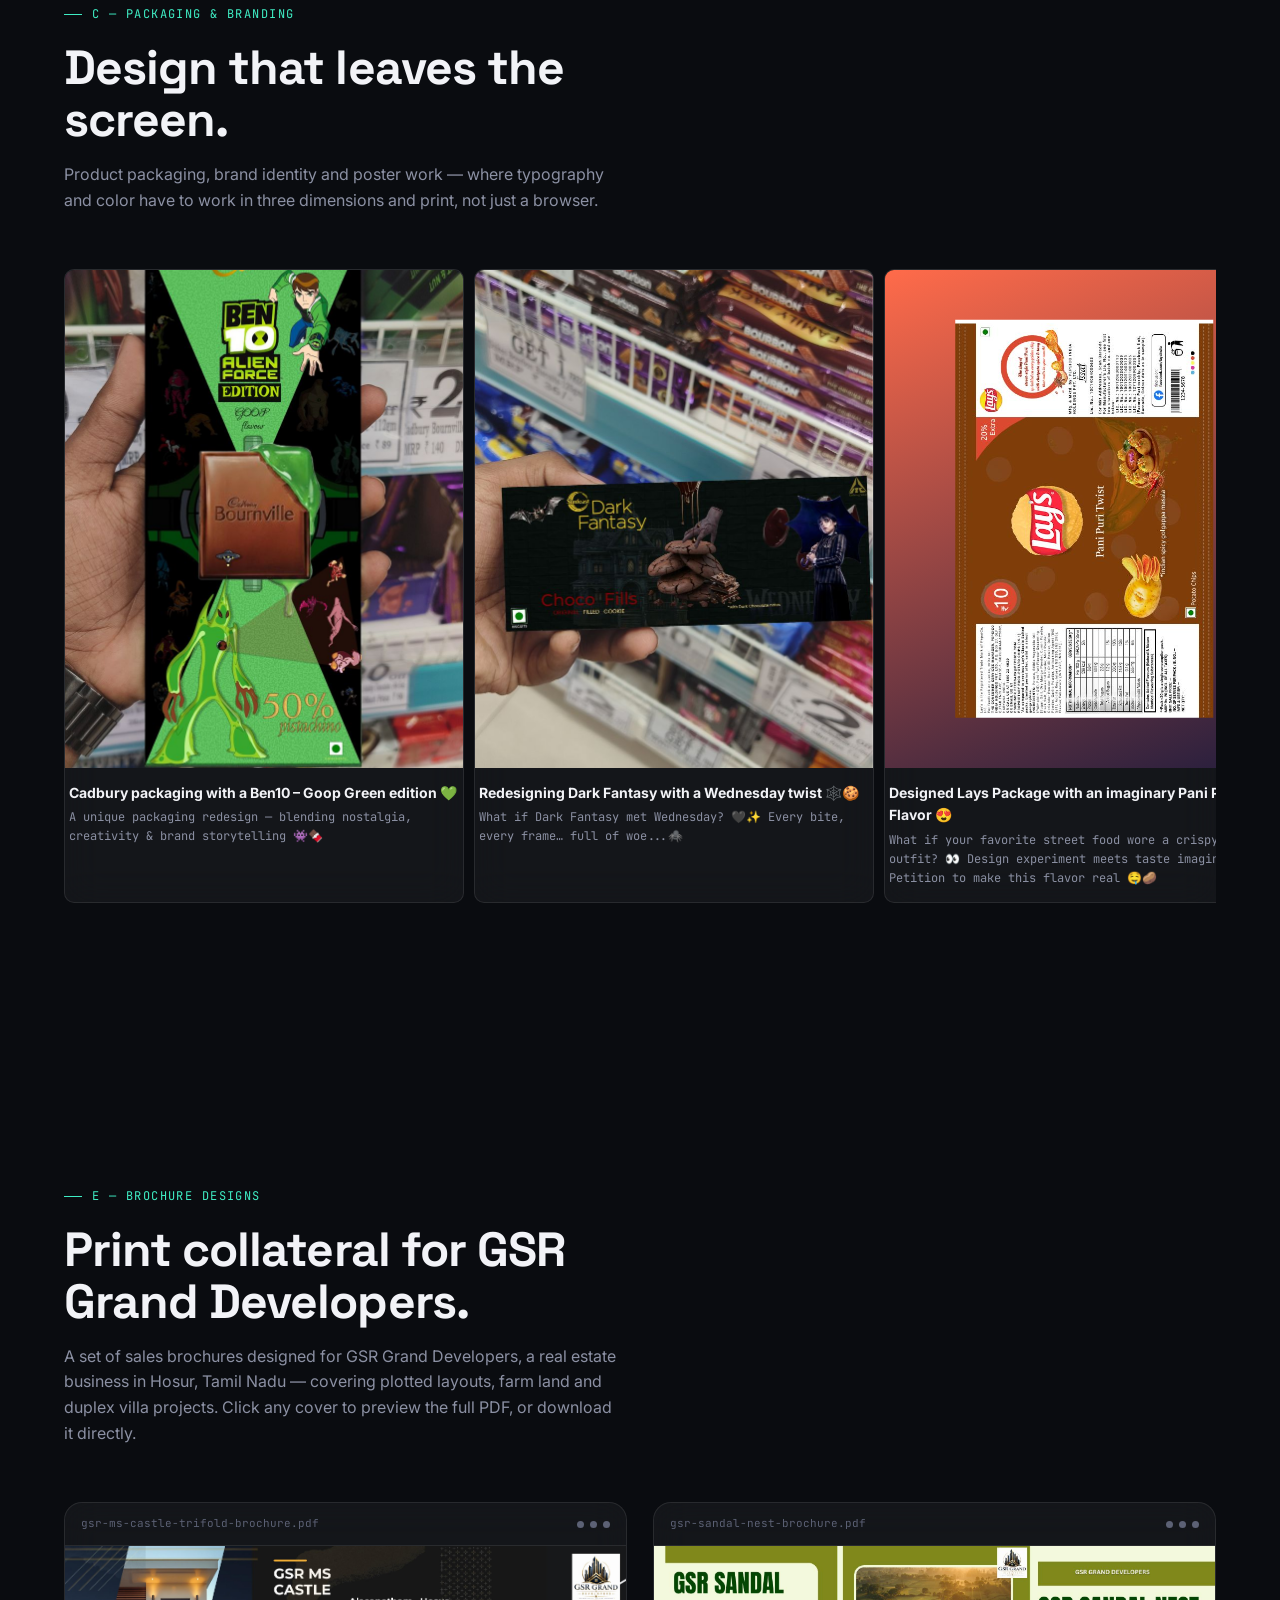
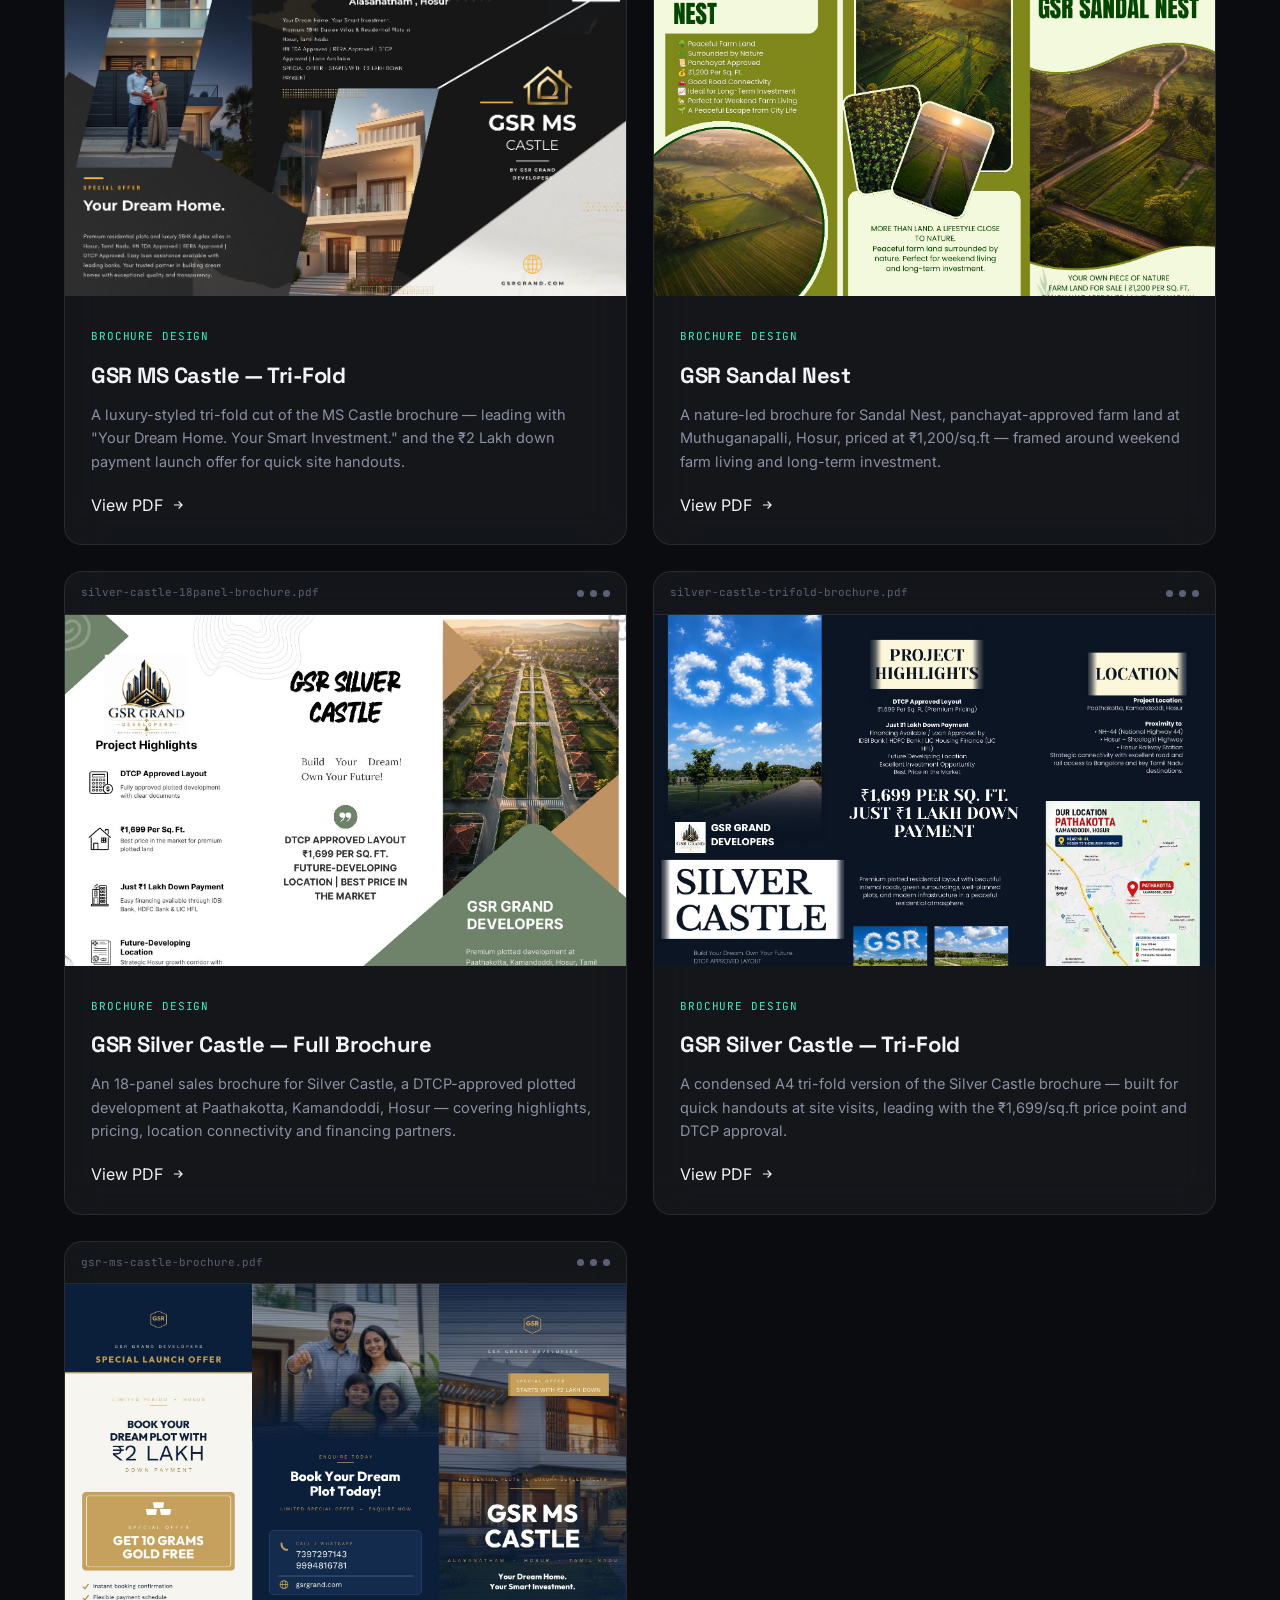
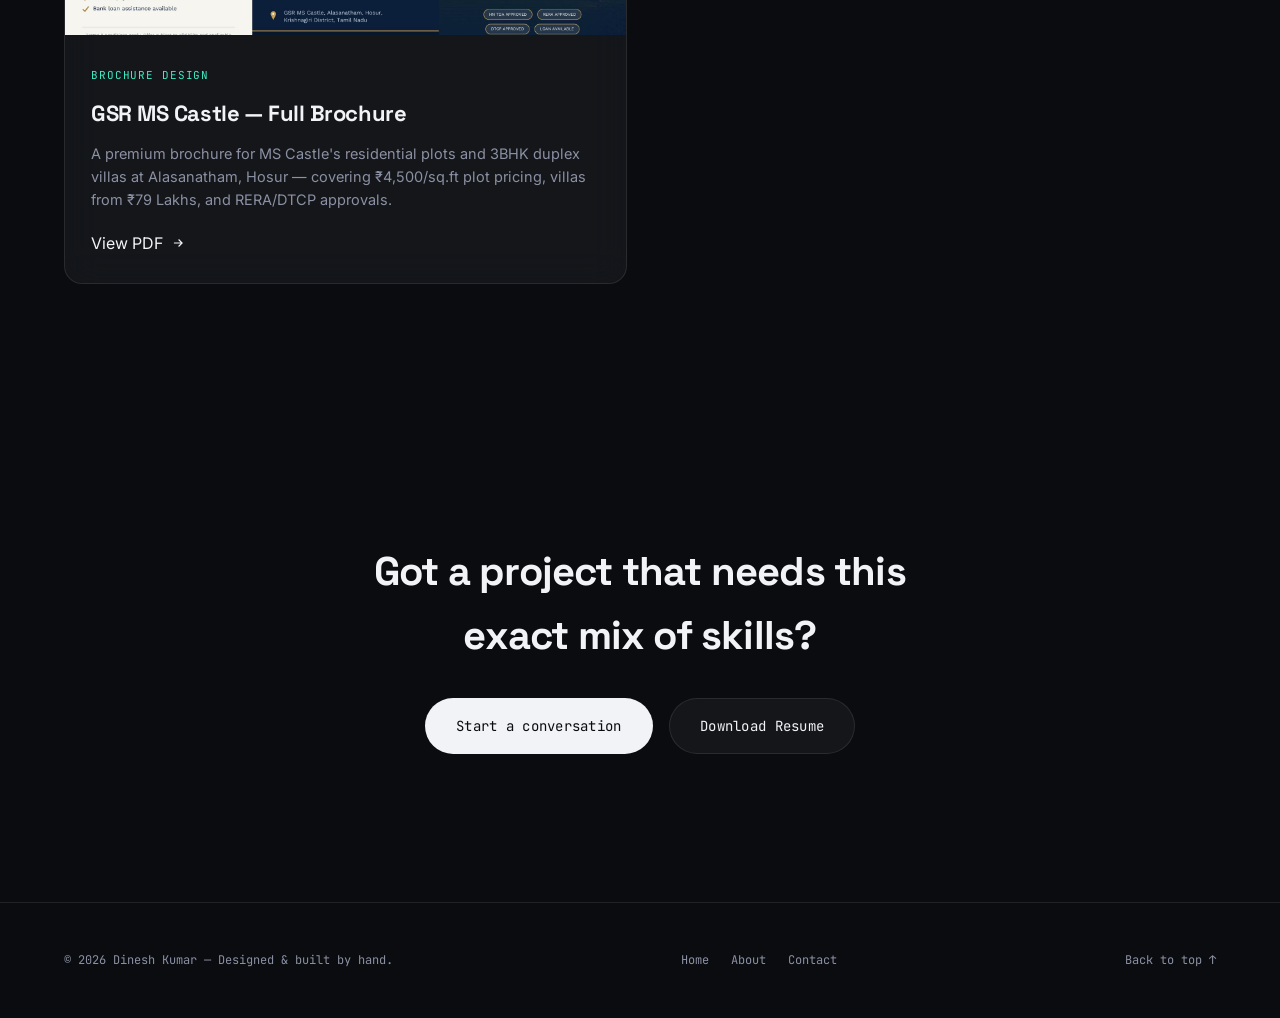
==== commit 1c4e28be: "Add files via upload" ====
--- a/projects.html
+++ b/projects.html
@@ -1,1783 +1,2070 @@
-<!DOCTYPE html>
-<html lang="en">
-<head>
-
-<meta charset="UTF-8">
-<meta name="viewport" content="width=device-width, initial-scale=1.0">
-
-<title>Work — Dinesh Kumar</title>
-
-<meta
-  name="description"
-  content="UI/UX case studies, website designs, packaging work, and Excel dashboards by Dinesh Kumar."
->
-
-<link rel="preconnect" href="https://fonts.googleapis.com">
-<link rel="preconnect" href="https://fonts.gstatic.com" crossorigin>
-
-<link
-  href="https://fonts.googleapis.com/css2?family=Space+Grotesk:wght@400;500;600;700&family=Inter:wght@400;500;600&family=JetBrains+Mono:wght@400;500&display=swap"
-  rel="stylesheet"
->
-
-<link rel="stylesheet" href="css/style.css">
-
-</head>
-
-
-<body>
-
-<a href="#main" class="skip-link">
-  Skip to content
-</a>
-
-
-<!-- ================= NAVIGATION ================= -->
-
-<nav class="nav">
-
-  <a href="index.html" class="nav-logo">
-    DK<span>.</span>
-  </a>
-
-  <ul class="nav-links">
-
-    <li>
-      <a href="index.html">
-        Home
-      </a>
-    </li>
-
-    <li>
-      <a href="about.html">
-        About
-      </a>
-    </li>
-
-    <li>
-      <a href="projects.html">
-        Work
-      </a>
-    </li>
-
-    <li>
-      <a href="resume.html">
-        Resume
-      </a>
-    </li>
-
-    <li>
-      <a href="contact.html">
-        Contact
-      </a>
-    </li>
-
-  </ul>
-
-
-  <a href="contact.html" class="nav-cta magnetic">
-    Let's talk →
-  </a>
-
-
-  <button
-    class="nav-toggle"
-    aria-label="Toggle menu"
-  >
-
-    <span></span>
-    <span></span>
-    <span></span>
-
-  </button>
-
-</nav>
-
-
-
-<main id="main">
-
-
-<!-- ================= PAGE HERO ================= -->
-
-<header class="page-hero wrap">
-
-  <span class="kicker mono">
-    02 — Work
-  </span>
-
-  <h1>
-    Four categories,<br>
-    one <span class="grad-text">problem-solving habit.</span>
-  </h1>
-
-  <p>
-    UI/UX case studies, website builds, packaging &amp; branding,
-    and Excel dashboards — filter by category or scroll through everything.
-  </p>
-
-</header>
-
-
-
-<!-- ================= FILTERS ================= -->
-
-<section style="padding-top:0;">
-
-  <div class="wrap">
-
-    <div class="filters reveal">
-
-      <button
-        class="filter-btn active"
-        data-filter="all"
-      >
-        All Work
-      </button>
-
-      <button
-        class="filter-btn"
-        data-filter="uiux"
-      >
-        UI/UX Case Studies
-      </button>
-
-      <button
-        class="filter-btn"
-        data-filter="web"
-      >
-        Website Designs
-      </button>
-
-      <button
-        class="filter-btn"
-        data-filter="pack"
-      >
-        Packaging
-      </button>
-
-      <button
-        class="filter-btn"
-        data-filter="excel"
-      >
-        Excel Projects
-      </button>
-
-    </div>
-
-  </div>
-
-</section>
-
-
-
-<!-- ===================================================== -->
-<!-- A — UI/UX CASE STUDIES -->
-<!-- ===================================================== -->
-
-
-<section id="furcare" style="padding-top:0;">
-
-  <div class="wrap">
-
-    <div class="section-head reveal">
-
-      <span class="eyebrow">
-        A — UI/UX Case Studies
-      </span>
-
-      <h2>
-        Products redesigned around real friction.
-      </h2>
-
-    </div>
-
-
-    <div class="work-grid reveal-stagger">
-
-
-      <!-- ================= FURCARE ================= -->
-
-      <article
-        class="project-card glass reveal"
-        data-cat="uiux"
-        style="--i:0"
-      >
-
-        <div class="card-layerbar">
-
-          <span>
-            furcare-app.fig
-          </span>
-
-          <div class="dots">
-            <i></i>
-            <i></i>
-            <i></i>
-          </div>
-
-        </div>
-
-
-        <div
-          class="card-media"
-          style="--c1:#2a2140;--c2:#0d0f15;"
-        >
-
-          <img
-            src="assets/images/furcare 1.jpg"
-            alt="FurCare Project Poster"
-            class="project-poster-img"
-            loading="lazy"
-          >
-
-        </div>
-
-
-        <div class="card-body">
-
-          <span class="card-cat">
-            UI/UX Case Study
-          </span>
-
-          <h3>
-            FurCare — Pet Care App
-          </h3>
-
-          <p class="desc">
-            An appointment booking &amp; pet-health app that made vet visits
-            feel less like an emergency and more like routine care.
-          </p>
-
-
-          <div class="case-detail">
-
-            <div class="case-block">
-
-              <b>
-                Problem
-              </b>
-
-              <p>
-                Pet owners abandoned bookings mid-flow because vet
-                availability and pricing were buried three screens deep.
-              </p>
-
-            </div>
-
-
-            <div class="case-block">
-
-              <b>
-                Solution
-              </b>
-
-              <p>
-                Surfaced live vet availability and price upfront,
-                and added a one-tap "emergency" path separate
-                from routine bookings.
-              </p>
-
-            </div>
-
-
-            <div class="case-block">
-
-              <b>
-                Process
-              </b>
-
-              <p>
-                User interviews with 8 pet owners → journey mapping →
-                low-fi wireframes → hi-fi prototype →
-                2 rounds of usability testing.
-              </p>
-
-            </div>
-
-
-            <div class="case-block">
-
-              <b>
-                Tools
-              </b>
-
-              <p>
-                Figma, FigJam, Maze for usability testing.
-              </p>
-
-            </div>
-
-          </div>
-
-
-          <a
-            href="https://www.figma.com/design/gLvr99b8Z8lzco5uOpRykU/Furcaree-App?node-id=0-1&t=98LfNqXjlMxUutSc-1"
-            class="card-link"
-          >
-
-            View full case study
-
-            <svg
-              viewBox="0 0 24 24"
-              fill="none"
-              stroke="currentColor"
-              stroke-width="2"
-            >
-
-              <path d="M5 12h14M13 6l6 6-6 6"/>
-
-            </svg>
-
-          </a>
-
-        </div>
-
-      </article>
-
-
-
-      <!-- ================= IRCTC RAILCONNECT ================= -->
-
-      <article
-        id="railconnect"
-        class="project-card glass reveal"
-        data-cat="uiux"
-        style="--i:2"
-      >
-
-        <div class="card-layerbar">
-
-          <span>
-            irctc-railconnect.fig
-          </span>
-
-          <div class="dots">
-
-            <i></i>
-            <i></i>
-            <i></i>
-
-          </div>
-
-        </div>
-
-
-        <div
-          class="card-media"
-          style="--c1:#1c2b2a;--c2:#0d0f15;"
-        >
-
-          <img
-            src="assets/images/irctc.png"
-            alt="IRCTC RailConnect Redesign Poster"
-            class="project-poster-img"
-            loading="lazy"
-          >
-
-        </div>
-
-
-        <div class="card-body">
-
-          <span class="card-cat">
-            UI/UX Case Study
-          </span>
-
-          <h3>
-            IRCTC RailConnect Redesign
-          </h3>
-
-          <p class="desc">
-            Redesigned IRCTC RailConnect Login UI:
-            Transformed the old and complex login interface
-            into a sleek, modern, and user-friendly experience.
-          </p>
-
-
-          <div class="case-detail">
-
-            <div class="case-block">
-
-              <b>
-                Problem
-              </b>
-
-              <p>
-                The existing login interface felt outdated and visually
-                cluttered, making the authentication process less intuitive
-                for users.
-              </p>
-
-            </div>
-
-
-            <div class="case-block">
-
-              <b>
-                Solution
-              </b>
-
-              <p>
-                Redesigned the login experience with a clean visual hierarchy,
-                modern UI elements, simplified form structure, and a more
-                intuitive user flow for faster and easier access.
-              </p>
-
-            </div>
-
-
-            <div class="case-block">
-
-              <b>
-                Process
-              </b>
-
-              <p>
-                Existing UI analysis → User flow study →
-                Information hierarchy → Wireframes →
-                High-fidelity UI design → Interactive prototype →
-                Tested with naive users and elderly users.
-              </p>
-
-            </div>
-
-
-            <div class="case-block">
-
-              <b>
-                Tools
-              </b>
-
-              <p>
-                Figma
-              </p>
-
-            </div>
-
-          </div>
-
-        </div>
-
-      </article>
-
-
-
-      <!-- ================= WHERE IS MY TRAIN ================= -->
-
-      <article
-        id="wimt"
-        class="project-card glass reveal"
-        data-cat="uiux"
-        style="--i:3"
-      >
-
-        <div class="card-layerbar">
-
-          <span>
-            where-is-my-train.fig
-          </span>
-
-          <div class="dots">
-
-            <i></i>
-            <i></i>
-            <i></i>
-
-          </div>
-
-        </div>
-
-
-        <div
-          class="card-media"
-          style="--c1:#241d3d;--c2:#0d0f15;"
-        >
-
-          <img
-            src="assets/images/whereismytrain.png"
-            alt="Where Is My Train Redesign"
-            class="project-poster-img"
-            loading="lazy"
-          >
-
-        </div>
-
-
-        <div class="card-body">
-
-          <span class="card-cat">
-            UI/UX Case Study
-          </span>
-
-          <h3>
-            Where Is My Train Redesign
-          </h3>
-
-          <p class="desc">
-            Live-tracking app redesign prioritizing the one thing
-            a stressed passenger actually wants:
-            "how many minutes until my train arrives."
-          </p>
-
-
-          <div class="case-detail">
-
-            <div class="case-block">
-
-              <b>
-                Problem
-              </b>
-
-              <p>
-                The most-needed number (time to arrival) was smaller
-                and less prominent than decorative map elements.
-              </p>
-
-            </div>
-
-
-            <div class="case-block">
-
-              <b>
-                Solution
-              </b>
-
-              <p>
-                Redesigned the home screen around a single large ETA
-                readout, with the map demoted to a secondary tab.
-              </p>
-
-            </div>
-
-
-            <div class="case-block">
-
-              <b>
-                Process
-              </b>
-
-              <p>
-                Contextual inquiry at a railway platform →
-                priority guides → wireframes → hi-fi UI kit.
-              </p>
-
-            </div>
-
-
-            <div class="case-block">
-
-              <b>
-                Tools
-              </b>
-
-              <p>
-                Figma, on-site field notes.
-              </p>
-
-            </div>
-
-          </div>
-
-
-          <a
-            href="#"
-            class="card-link"
-          >
-
-            View full case study
-
-            <svg
-              viewBox="0 0 24 24"
-              fill="none"
-              stroke="currentColor"
-              stroke-width="2"
-            >
-
-              <path d="M5 12h14M13 6l6 6-6 6"/>
-
-            </svg>
-
-          </a>
-
-        </div>
-
-      </article>
-
-
-
-      <!-- ================= E-COMMERCE ================= -->
-
-      <article
-        id="ecommerce"
-        class="project-card glass reveal"
-        data-cat="uiux"
-        style="--i:4"
-      >
-
-        <div class="card-layerbar">
-
-          <span>
-            ecommerce-app.fig
-          </span>
-
-          <div class="dots">
-
-            <i></i>
-            <i></i>
-            <i></i>
-
-          </div>
-
-        </div>
-
-
-        <div
-          class="card-media"
-          style="--c1:#2a2140;--c2:#0d0f15;"
-        >
-
-          <img
-            src="assets/images/blank.jpg"
-            alt="E-commerce App Design"
-            class="project-poster-img"
-            loading="lazy"
-          >
-
-        </div>
-
-
-        <div class="card-body">
-
-          <span class="card-cat">
-            UI/UX Case Study
-          </span>
-
-          <h3>
-            E-commerce App Design
-          </h3>
-
-          <p class="desc">
-            A ground-up shopping app concept built around
-            fast browsing and a frictionless one-page checkout.
-          </p>
-
-
-          <div class="case-detail">
-
-            <div class="case-block">
-
-              <b>
-                Problem
-              </b>
-
-              <p>
-                Reference apps buried "add to cart" behind multiple taps
-                and reset filters on every back navigation.
-              </p>
-
-            </div>
-
-
-            <div class="case-block">
-
-              <b>
-                Solution
-              </b>
-
-              <p>
-                Sticky filters, quick-add from the grid view,
-                and a single-screen checkout with saved details.
-              </p>
-
-            </div>
-
-
-            <div class="case-block">
-
-              <b>
-                Process
-              </b>
-
-              <p>
-                Competitive teardown of 4 shopping apps →
-                moodboard → component design system → full prototype.
-              </p>
-
-            </div>
-
-
-            <div class="case-block">
-
-              <b>
-                Tools
-              </b>
-
-              <p>
-                Figma, Figma Community plugins for icons.
-              </p>
-
-            </div>
-
-          </div>
-
-
-          <a
-            href="#"
-            class="card-link"
-          >
-
-            View full case study
-
-            <svg
-              viewBox="0 0 24 24"
-              fill="none"
-              stroke="currentColor"
-              stroke-width="2"
-            >
-
-              <path d="M5 12h14M13 6l6 6-6 6"/>
-
-            </svg>
-
-          </a>
-
-        </div>
-
-      </article>
-
-
-    </div>
-
-  </div>
-
-</section>
-
-
-
-<!-- ===================================================== -->
-<!-- B — WEBSITE DESIGNS -->
-<!-- ===================================================== -->
-
-
-<section id="real-estate">
-
-  <div class="wrap">
-
-
-    <div class="section-head reveal">
-
-      <span class="eyebrow">
-        B — Website Designs
-      </span>
-
-      <h2>
-        Sites built to load fast and convert.
-      </h2>
-
-      <p>
-        Drag the handle to compare the original brief
-        against the shipped redesign.
-      </p>
-
-    </div>
-
-
-
-    <!-- BEFORE / AFTER -->
-
-    <div
-      class="reveal"
-      style="margin-bottom:60px;"
-    >
-
-      <div class="ba-slider glass">
-
-        <div class="ba-after">
-
-          <svg
-            width="100%"
-            height="100%"
-            viewBox="0 0 700 394"
-            preserveAspectRatio="xMidYMid slice"
-          >
-
-            <rect
-              width="700"
-              height="394"
-              fill="#12141c"
-            />
-
-            <rect
-              x="0"
-              y="0"
-              width="700"
-              height="70"
-              fill="#181b26"
-            />
-
-            <rect
-              x="40"
-              y="120"
-              width="260"
-              height="24"
-              rx="4"
-              fill="#ffffff"
-              opacity=".16"
-            />
-
-            <rect
-              x="40"
-              y="156"
-              width="340"
-              height="12"
-              rx="4"
-              fill="#8b90a3"
-              opacity=".5"
-            />
-
-            <rect
-              x="40"
-              y="200"
-              width="150"
-              height="44"
-              rx="22"
-              fill="#3fedc4"
-              opacity=".35"
-            />
-
-            <rect
-              x="400"
-              y="110"
-              width="260"
-              height="200"
-              rx="14"
-              fill="#7b5cff"
-              opacity=".22"
-            />
-
-          </svg>
-
-        </div>
-
-
-        <div class="ba-before">
-
-          <svg
-            width="100%"
-            height="100%"
-            viewBox="0 0 700 394"
-            preserveAspectRatio="xMidYMid slice"
-          >
-
-            <rect
-              width="700"
-              height="394"
-              fill="#1b1b1b"
-            />
-
-            <rect
-              x="0"
-              y="0"
-              width="700"
-              height="60"
-              fill="#2a2a2a"
-            />
-
-            <rect
-              x="30"
-              y="90"
-              width="640"
-              height="16"
-              fill="#555"
-            />
-
-            <rect
-              x="30"
-              y="120"
-              width="500"
-              height="10"
-              fill="#444"
-            />
-
-            <rect
-              x="30"
-              y="160"
-              width="120"
-              height="34"
-              fill="#666"
-            />
-
-            <rect
-              x="30"
-              y="220"
-              width="640"
-              height="120"
-              fill="#2a2a2a"
-            />
-
-          </svg>
-
-        </div>
-
-
-        <div class="ba-handle"></div>
-
-        <span class="ba-label before mono">
-          Before
-        </span>
-
-        <span class="ba-label after mono">
-          After
-        </span>
-
-      </div>
-
-    </div>
-
-
-
-    <div class="work-grid reveal-stagger">
-
-
-      <!-- ================= REAL ESTATE ================= -->
-
-      <article
-        class="project-card glass reveal"
-        data-cat="web"
-        style="--i:0"
-      >
-
-        <div class="card-layerbar">
-
-          <span>
-            real-estate-landing.fig
-          </span>
-
-          <div class="dots">
-
-            <i></i>
-            <i></i>
-            <i></i>
-
-          </div>
-
-        </div>
-
-
-        <div
-          class="card-media"
-          style="--c1:#241d3d;--c2:#0d0f15;"
-        >
-
-          <img
-            src="assets/images/blank.jpg"
-            alt="Real Estate Landing Page"
-            class="project-poster-img"
-            loading="lazy"
-          >
-
-        </div>
-
-
-        <div class="card-body">
-
-          <span class="card-cat">
-            Website Design
-          </span>
-
-          <h3>
-            Real Estate Landing Page
-          </h3>
-
-          <p class="desc">
-            A conversion-focused, responsive landing page designed
-            for a real estate property listing brand.
-          </p>
-
-
-          <div class="card-meta">
-
-            <span class="tag-pill">
-              HTML/CSS/JS
-            </span>
-
-            <span class="tag-pill">
-              Lead Capture
-            </span>
-
-            <span class="tag-pill">
-              Responsive
-            </span>
-
-          </div>
-
-
-          <a
-            href="#"
-            class="card-link"
-          >
-
-            View project
-
-            <svg
-              viewBox="0 0 24 24"
-              fill="none"
-              stroke="currentColor"
-              stroke-width="2"
-            >
-
-              <path d="M5 12h14M13 6l6 6-6 6"/>
-
-            </svg>
-
-          </a>
-
-        </div>
-
-      </article>
-
-
-
-      <!-- ================= BUSINESS WEBSITES ================= -->
-
-      <article
-        class="project-card glass reveal"
-        data-cat="web"
-        style="--i:1"
-      >
-
-        <div class="card-layerbar">
-
-          <span>
-            business-site.fig
-          </span>
-
-          <div class="dots">
-
-            <i></i>
-            <i></i>
-            <i></i>
-
-          </div>
-
-        </div>
-
-
-        <div
-          class="card-media"
-          style="--c1:#1c2130;--c2:#0d0f15;"
-        >
-
-          <img
-            src="assets/images/blank.jpg"
-            alt="Business Website Design"
-            class="project-poster-img"
-            loading="lazy"
-          >
-
-        </div>
-
-
-        <div class="card-body">
-
-          <span class="card-cat">
-            Website Design
-          </span>
-
-          <h3>
-            Business Websites
-          </h3>
-
-          <p class="desc">
-            A small-batch of service-business websites with
-            clean sections, clear information, and working contact forms.
-          </p>
-
-
-          <div class="card-meta">
-
-            <span class="tag-pill">
-              Vanilla JS
-            </span>
-
-            <span class="tag-pill">
-              SEO Basics
-            </span>
-
-          </div>
-
-
-          <a
-            href="#"
-            class="card-link"
-          >
-
-            View project
-
-            <svg
-              viewBox="0 0 24 24"
-              fill="none"
-              stroke="currentColor"
-              stroke-width="2"
-            >
-
-              <path d="M5 12h14M13 6l6 6-6 6"/>
-
-            </svg>
-
-          </a>
-
-        </div>
-
-      </article>
-
-
-
-      <!-- ================= RESPONSIVE WEBSITE ================= -->
-
-      <article
-        class="project-card glass reveal"
-        data-cat="web"
-        style="--i:2"
-      >
-
-        <div class="card-layerbar">
-
-          <span>
-            responsive-showcase.fig
-          </span>
-
-          <div class="dots">
-
-            <i></i>
-            <i></i>
-            <i></i>
-
-          </div>
-
-        </div>
-
-
-        <div
-          class="card-media"
-          style="--c1:#16332b;--c2:#0d0f15;"
-        >
-
-          <img
-            src="assets/images/blank.jpg"
-            alt="Responsive Website Projects"
-            class="project-poster-img"
-            loading="lazy"
-          >
-
-        </div>
-
-
-        <div class="card-body">
-
-          <span class="card-cat">
-            Website Design
-          </span>
-
-          <h3>
-            Responsive Website Projects
-          </h3>
-
-          <p class="desc">
-            A collection of responsive layouts designed and
-            tested across mobile, tablet, laptop, desktop,
-            and ultra-wide screens.
-          </p>
-
-
-          <div class="card-meta">
-
-            <span class="tag-pill">
-              CSS Grid
-            </span>
-
-            <span class="tag-pill">
-              Flexbox
-            </span>
-
-            <span class="tag-pill">
-              Responsive
-            </span>
-
-          </div>
-
-
-          <a
-            href="#"
-            class="card-link"
-          >
-
-            View project
-
-            <svg
-              viewBox="0 0 24 24"
-              fill="none"
-              stroke="currentColor"
-              stroke-width="2"
-            >
-
-              <path d="M5 12h14M13 6l6 6-6 6"/>
-
-            </svg>
-
-          </a>
-
-        </div>
-
-      </article>
-
-
-    </div>
-
-  </div>
-
-</section>
-
-
-
-<!-- ===================================================== -->
-<!-- C — PACKAGING & BRANDING -->
-<!-- ===================================================== -->
-
-
-<section id="packaging">
-
-  <div class="wrap">
-
-
-    <div class="section-head reveal">
-
-      <span class="eyebrow">
-        C — Packaging &amp; Branding
-      </span>
-
-      <h2>
-        Design that leaves the screen.
-      </h2>
-
-      <p>
-        Product packaging, brand identity and poster work —
-        where typography and color have to work in three dimensions
-        and print, not just a browser.
-      </p>
-
-    </div>
-
-
-    <div
-      class="pack-scroll reveal"
-      data-cat="pack"
-    >
-
-
-      <!-- BEN 10 PACKAGING -->
-
-      <div
-        class="pack-item glass"
-        data-cat="pack"
-      >
-
-        <div
-          class="art-box"
-          style="background:linear-gradient(160deg,#7b5cff,#241d3d);"
-        >
-
-          <img
-            src="assets/images/ben10.jpg"
-            alt="Cadbury Ben 10 Goop Green Packaging"
-          >
-
-        </div>
-
-
-        <div class="cap">
-
-          <b>
-            Cadbury packaging with a Ben10 – Goop Green edition 💚
-          </b>
-
-          A unique packaging redesign —
-          blending nostalgia, creativity &amp; brand storytelling 👾🍫
-
-        </div>
-
-      </div>
-
-
-
-      <!-- WEDNESDAY PACKAGING -->
-
-      <div
-        class="pack-item glass"
-        data-cat="pack"
-      >
-
-        <div
-          class="art-box"
-          style="background:linear-gradient(160deg,#3fedc4,#0d0f15);"
-        >
-
-          <img
-            src="assets/images/wednesday.jpg"
-            alt="Dark Fantasy Wednesday Packaging Redesign"
-          >
-
-        </div>
-
-
-        <div class="cap">
-
-          <b>
-            Redesigning Dark Fantasy with a Wednesday twist 🕸️🍪
-          </b>
-
-          What if Dark Fantasy met Wednesday? 🖤✨
-          Every bite, every frame… full of woe...🕷️
-
-        </div>
-
-      </div>
-
-
-
-      <!-- LAYS PACKAGING -->
-
-      <div
-        class="pack-item glass"
-        data-cat="pack"
-      >
-
-        <div
-          class="art-box"
-          style="background:linear-gradient(160deg,#ff6b4a,#241d3d);"
-        >
-
-          <img
-            src="assets/images/lays.jpg"
-            alt="Lays Pani Puri Twist Packaging Design"
-            class="rotate-fill"
-          >
-
-        </div>
-
-
-        <div class="cap">
-
-          <b>
-            Designed Lays Package with an imaginary Pani Puri Twist Flavor 😍
-          </b>
-
-          What if your favorite street food wore a crispy new outfit? 👀
-          Design experiment meets taste imagination!
-          Petition to make this flavor real 🤤🥔
-
-        </div>
-
-      </div>
-
-
-    </div>
-
-  </div>
-
-</section>
-
-
-
-<!-- ===================================================== -->
-<!-- D — EXCEL PROJECTS -->
-<!-- ===================================================== -->
-
-
-<section id="supplier-tracker">
-
-  <div class="wrap">
-
-
-    <div class="section-head reveal">
-
-      <span class="eyebrow">
-        D — Excel Projects
-      </span>
-
-      <h2>
-        Dashboards that answer a question fast.
-      </h2>
-
-    </div>
-
-
-
-    <div class="dash-grid reveal-stagger">
-
-
-      <!-- SUPPLIER TRACKER -->
-
-      <div
-        class="project-card glass dash-card reveal"
-        data-cat="excel"
-        style="--i:0"
-      >
-
-        <div class="card-layerbar">
-
-          <span>
-            supplier-tracker.xlsx
-          </span>
-
-          <div class="dots">
-
-            <i></i>
-            <i></i>
-            <i></i>
-
-          </div>
-
-        </div>
-
-
-        <div class="dash-preview">
-
-          <span class="card-cat">
-            Excel Dashboard
-          </span>
-
-          <h3 style="margin-top:8px; font-size:20px;">
-            Supplier Tracker Dashboard
-          </h3>
-
-          <p
-            class="desc"
-            style="margin-top:8px;"
-          >
-            A single view of on-time delivery, cost variance
-            and quality score across 40+ suppliers,
-            refreshed weekly via Power Query.
-          </p>
-
-
-          <div
-            class="dash-bars"
-            style="margin-top:20px;"
-          >
-
-            <i style="height:40%"></i>
-            <i style="height:65%"></i>
-            <i style="height:52%"></i>
-            <i style="height:80%"></i>
-            <i style="height:35%"></i>
-            <i style="height:70%"></i>
-            <i style="height:58%"></i>
-
-          </div>
-
-
-          <div class="dash-legend">
-
-            <span>
-              <i style="background:var(--violet);"></i>
-              On-time %
-            </span>
-
-            <span>
-              <i style="background:var(--mint);"></i>
-              Cost variance
-            </span>
-
-          </div>
-
-        </div>
-
-      </div>
-
-
-
-      <!-- REGIONAL SALES -->
-
-      <div
-        class="project-card glass dash-card reveal"
-        data-cat="excel"
-        style="--i:1"
-      >
-
-        <div class="card-layerbar">
-
-          <span>
-            sales-viz.xlsx
-          </span>
-
-          <div class="dots">
-
-            <i></i>
-            <i></i>
-            <i></i>
-
-          </div>
-
-        </div>
-
-
-        <div class="dash-preview">
-
-          <span class="card-cat">
-            Data Visualization
-          </span>
-
-          <h3 style="margin-top:8px; font-size:20px;">
-            Regional Sales Visualization
-          </h3>
-
-          <p
-            class="desc"
-            style="margin-top:8px;"
-          >
-            Pivot-table driven charts breaking down quarterly
-            sales by region and product line for a retail client.
-          </p>
-
-
-          <div
-            class="dash-bars"
-            style="margin-top:20px;"
-          >
-
-            <i style="height:55%"></i>
-            <i style="height:30%"></i>
-            <i style="height:75%"></i>
-            <i style="height:45%"></i>
-            <i style="height:90%"></i>
-            <i style="height:60%"></i>
-            <i style="height:38%"></i>
-
-          </div>
-
-
-          <div class="dash-legend">
-
-            <span>
-              <i style="background:var(--violet);"></i>
-              Q1–Q2
-            </span>
-
-            <span>
-              <i style="background:var(--mint);"></i>
-              Q3–Q4
-            </span>
-
-          </div>
-
-        </div>
-
-      </div>
-
-
-
-      <!-- MONTHLY OPS -->
-
-      <div
-        class="project-card glass dash-card reveal"
-        data-cat="excel"
-        style="--i:2"
-      >
-
-        <div class="card-layerbar">
-
-          <span>
-            ops-reporting.xlsx
-          </span>
-
-          <div class="dots">
-
-            <i></i>
-            <i></i>
-            <i></i>
-
-          </div>
-
-        </div>
-
-
-        <div class="dash-preview">
-
-          <span class="card-cat">
-            Business Reporting
-          </span>
-
-          <h3 style="margin-top:8px; font-size:20px;">
-            Monthly Ops Reporting Pack
-          </h3>
-          <p
-            class="desc"
-            style="margin-top:8px;"
-          >
-            An automated monthly report replacing six manual
-            spreadsheets with one linked workbook and
-            a printable summary tab.
-          </p>
-          <div
-            class="dash-bars"
-            style="margin-top:20px;"
-          >
-            <i style="height:62%"></i>
-            <i style="height:48%"></i>
-            <i style="height:70%"></i>
-            <i style="height:55%"></i>
-            <i style="height:33%"></i>
-            <i style="height:80%"></i>
-            <i style="height:66%"></i>
-          </div>
-          <div class="dash-legend">
-            <span>
-              <i style="background:var(--violet);"></i>
-              Target
-            </span>
-            <span>
-              <i style="background:var(--mint);"></i>
-              Actual
-            </span>
-          </div>
-        </div>
-      </div>
-      <!-- CAMPAIGN KPI -->
-      <div
-        class="project-card glass dash-card reveal"
-        data-cat="excel"
-        style="--i:3"
-      >
-        <div class="card-layerbar">
-          <span>
-            marketing-kpi.xlsx
-          </span>
-          <div class="dots">
-            <i></i>
-            <i></i>
-            <i></i>
-          </div>
-        </div>
-        <div class="dash-preview">
-          <span class="card-cat">
-            Marketing Reporting
-          </span>
-          <h3 style="margin-top:8px; font-size:20px;">
-            Campaign KPI Dashboard
-          </h3>
-          <p
-            class="desc"
-            style="margin-top:8px;"
-          >
-            Tracks CTR, CPC and conversion rate across ad campaigns,
-            feeding directly from exported ad-platform CSVs.
-          </p>
-          <div
-            class="dash-bars"
-            style="margin-top:20px;"
-          >
-            <i style="height:70%"></i>
-            <i style="height:52%"></i>
-            <i style="height:44%"></i>
-            <i style="height:66%"></i>
-            <i style="height:82%"></i>
-            <i style="height:40%"></i>
-            <i style="height:58%"></i>
-          </div>
-          <div class="dash-legend">
-            <span>
-              <i style="background:var(--violet);"></i>
-              CTR
-            </span>
-            <span>
-              <i style="background:var(--mint);"></i>
-              Conversions
-            </span>
-          </div>
-        </div>
-      </div>
-    </div>
-  </div>
-</section>
-<!-- ================= CTA ================= -->
-<section class="center">
-  <div class="wrap reveal">
-    <h2
-      style="
-        font-size:clamp(26px,4vw,40px);
-        max-width:600px;
-        margin-inline:auto;
-      "
-    >
-      Got a project that needs this exact mix of skills?
-    </h2>
-    <div
-      class="hero-cta"
-      style="
-        justify-content:center;
-        margin-top:30px;
-      "
-    >
-      <a
-        href="contact.html"
-        class="btn btn-primary magnetic"
-      >
-        Start a conversation
-      </a>
-      <a
-        href="assets/DineshKumar resume.dk(1).pdf (1) (2).pdf"
-        download
-        class="btn btn-outline magnetic"
-      >
-        Download Resume
-      </a>
-    </div>
-  </div>
-</section>
-</main>
-<!-- ================= FOOTER ================= -->
-<footer>
-  <div class="wrap footer-row">
-    <span class="fmono">
-      ©
-      <span class="js-year">
-        2026
-      </span>
-      Dinesh Kumar — Designed &amp; built by hand.
-    </span>
-    <div class="footer-links">
-      <a
-        href="index.html"
-        class="fmono"
-        style="font-size:12px; color:var(--muted);"
-      >
-        Home
-      </a>
-      <a
-        href="about.html"
-        class="fmono"
-        style="font-size:12px; color:var(--muted);"
-      >
-        About
-      </a>
-      <a
-        href="contact.html"
-        class="fmono"
-        style="font-size:12px; color:var(--muted);"
-      >
-        Contact
-      </a>
-    </div>
-    <a
-      href="#"
-      class="back-top"
-    >
-      Back to top ↑
-    </a>
-  </div>
-</footer>
-<script src="js/script.js"></script>
-</body>
-</html>
+<!DOCTYPE html>
+<html lang="en">
+<head>
+
+<meta charset="UTF-8">
+<meta name="viewport" content="width=device-width, initial-scale=1.0">
+
+<title>Work — Dinesh Kumar</title>
+
+<meta
+  name="description"
+  content="UI/UX case studies, website designs, packaging work, and Excel dashboards by Dinesh Kumar."
+>
+
+<link rel="preconnect" href="https://fonts.googleapis.com">
+<link rel="preconnect" href="https://fonts.gstatic.com" crossorigin>
+
+<link
+  href="https://fonts.googleapis.com/css2?family=Space+Grotesk:wght@400;500;600;700&family=Inter:wght@400;500;600&family=JetBrains+Mono:wght@400;500&display=swap"
+  rel="stylesheet"
+>
+
+<link rel="stylesheet" href="css/style.css">
+
+</head>
+
+
+<body>
+
+<a href="#main" class="skip-link">
+  Skip to content
+</a>
+
+
+<!-- ================= NAVIGATION ================= -->
+
+<nav class="nav">
+
+  <a href="index.html" class="nav-logo">
+    DK<span>.</span>
+  </a>
+
+  <ul class="nav-links">
+
+    <li>
+      <a href="index.html">
+        Home
+      </a>
+    </li>
+
+    <li>
+      <a href="about.html">
+        About
+      </a>
+    </li>
+
+    <li>
+      <a href="projects.html">
+        Work
+      </a>
+    </li>
+
+    <li>
+      <a href="resume.html">
+        Resume
+      </a>
+    </li>
+
+    <li>
+      <a href="contact.html">
+        Contact
+      </a>
+    </li>
+
+  </ul>
+
+
+  <a href="contact.html" class="nav-cta magnetic">
+    Let's talk →
+  </a>
+
+
+  <button
+    class="nav-toggle"
+    aria-label="Toggle menu"
+  >
+
+    <span></span>
+    <span></span>
+    <span></span>
+
+  </button>
+
+</nav>
+
+
+
+<main id="main">
+
+
+<!-- ================= PAGE HERO ================= -->
+
+<header class="page-hero wrap">
+
+  <span class="kicker mono">
+    02 — Work
+  </span>
+
+  <h1>
+    Four categories,<br>
+    one <span class="grad-text">problem-solving habit.</span>
+  </h1>
+
+  <p>
+    UI/UX case studies, website builds, packaging &amp; branding,
+    and Excel dashboards — filter by category or scroll through everything.
+  </p>
+
+</header>
+
+
+
+<!-- ================= FILTERS ================= -->
+<!-- 
+<section style="padding-top:0;">
+
+  <div class="wrap">
+    <div class="filters reveal">
+      <button
+        class="filter-btn active"
+        data-filter="all"
+      >
+        All Work
+      </button>
+
+      <button
+        class="filter-btn"
+        data-filter="uiux"
+      >
+        UI/UX Case Studies
+      </button>
+
+      <button
+        class="filter-btn"
+        data-filter="web"
+      >
+        Website 
+      </button>
+
+      <button
+        class="filter-btn"
+        data-filter="pack"
+      >
+        Packaging
+      </button> -->
+<!-- 
+      <button
+        class="filter-btn"
+        data-filter="excel"
+      >
+        Excel Projects
+      </button> -->
+
+    </div>
+
+  </div>
+
+</section>
+
+
+
+<!-- ===================================================== -->
+<!-- A — UI/UX CASE STUDIES -->
+<!-- ===================================================== -->
+
+
+<section id="furcare" style="padding-top:0;">
+
+  <div class="wrap">
+
+    <div class="section-head reveal">
+
+      <span class="eyebrow">
+        A — UI/UX Case Studies
+      </span>
+
+      <h2>
+        Products redesigned around real friction.
+      </h2>
+
+    </div>
+
+
+    <div class="work-grid reveal-stagger">
+
+
+      <!-- ================= FURCARE ================= -->
+
+      <article
+        class="project-card glass reveal"
+        data-cat="uiux"
+        style="--i:0"
+      >
+
+        <div class="card-layerbar">
+
+          <span>
+            furcare-app.fig
+          </span>
+
+          <div class="dots">
+            <i></i>
+            <i></i>
+            <i></i>
+          </div>
+
+        </div>
+
+
+        <div
+          class="card-media"
+          style="--c1:#2a2140;--c2:#0d0f15;"
+        >
+
+          <img
+            src="assets/images/furcare 1.jpg"
+            alt="FurCare Project Poster"
+            class="project-poster-img"
+            loading="lazy"
+          >
+
+        </div>
+
+
+        <div class="card-body">
+
+          <span class="card-cat">
+            UI/UX Case Study
+          </span>
+
+          <h3>
+            FurCare — Pet Care App
+          </h3>
+
+          <p class="desc">
+            An appointment booking &amp; pet-health app that made vet visits
+            feel less like an emergency and more like routine care.
+          </p>
+
+
+          <div class="case-detail">
+
+            <div class="case-block">
+
+              <b>
+                Problem
+              </b>
+
+              <p>
+                Pet owners abandoned bookings mid-flow because vet
+                availability and pricing were buried three screens deep.
+              </p>
+
+            </div>
+
+
+            <div class="case-block">
+
+              <b>
+                Solution
+              </b>
+
+              <p>
+                Surfaced live vet availability and price upfront,
+                and added a one-tap "emergency" path separate
+                from routine bookings.
+              </p>
+
+            </div>
+
+
+            <div class="case-block">
+
+              <b>
+                Process
+              </b>
+
+              <p>
+                User interviews with 8 pet owners → journey mapping →
+                low-fi wireframes → hi-fi prototype →
+                2 rounds of usability testing.
+              </p>
+
+            </div>
+
+
+            <div class="case-block">
+
+              <b>
+                Tools
+              </b>
+
+              <p>
+                Figma, FigJam, Maze for usability testing.
+              </p>
+
+            </div>
+
+          </div>
+
+
+          <a
+            href="https://www.figma.com/design/gLvr99b8Z8lzco5uOpRykU/Furcaree-App?node-id=0-1&t=98LfNqXjlMxUutSc-1"
+            class="card-link"
+          >
+
+            View full case study
+
+            <svg
+              viewBox="0 0 24 24"
+              fill="none"
+              stroke="currentColor"
+              stroke-width="2"
+            >
+
+              <path d="M5 12h14M13 6l6 6-6 6"/>
+
+            </svg>
+
+          </a>
+
+        </div>
+
+      </article>
+
+
+
+      <!-- ================= IRCTC RAILCONNECT ================= -->
+
+      <article
+        id="railconnect"
+        class="project-card glass reveal"
+        data-cat="uiux"
+        style="--i:2"
+      >
+
+        <div class="card-layerbar">
+
+          <span>
+            irctc-railconnect.fig
+          </span>
+
+          <div class="dots">
+
+            <i></i>
+            <i></i>
+            <i></i>
+
+          </div>
+
+        </div>
+
+
+        <div
+          class="card-media"
+          style="--c1:#1c2b2a;--c2:#0d0f15;"
+        >
+
+          <img
+            src="assets/images/irctc.png"
+            alt="IRCTC RailConnect Redesign Poster"
+            class="project-poster-img"
+            loading="lazy"
+          >
+
+        </div>
+
+
+        <div class="card-body">
+
+          <span class="card-cat">
+            UI/UX Case Study
+          </span>
+
+          <h3>
+            IRCTC RailConnect Redesign
+          </h3>
+
+          <p class="desc">
+            Redesigned IRCTC RailConnect Login UI:
+            Transformed the old and complex login interface
+            into a sleek, modern, and user-friendly experience.
+          </p>
+
+
+          <div class="case-detail">
+
+            <div class="case-block">
+
+              <b>
+                Problem
+              </b>
+
+              <p>
+                The existing login interface felt outdated and visually
+                cluttered, making the authentication process less intuitive
+                for users.
+              </p>
+
+            </div>
+
+
+            <div class="case-block">
+
+              <b>
+                Solution
+              </b>
+
+              <p>
+                Redesigned the login experience with a clean visual hierarchy,
+                modern UI elements, simplified form structure, and a more
+                intuitive user flow for faster and easier access.
+              </p>
+
+            </div>
+
+
+            <div class="case-block">
+
+              <b>
+                Process
+              </b>
+
+              <p>
+                Existing UI analysis → User flow study →
+                Information hierarchy → Wireframes →
+                High-fidelity UI design → Interactive prototype →
+                Tested with naive users and elderly users.
+              </p>
+
+            </div>
+
+
+            <div class="case-block">
+
+              <b>
+                Tools
+              </b>
+
+              <p>
+                Figma
+              </p>
+
+            </div>
+
+          </div>
+
+        </div>
+
+      </article>
+
+
+
+      <!-- ================= WHERE IS MY TRAIN ================= -->
+
+      <article
+        id="wimt"
+        class="project-card glass reveal"
+        data-cat="uiux"
+        style="--i:3"
+      >
+
+        <div class="card-layerbar">
+
+          <span>
+            where-is-my-train.fig
+          </span>
+
+          <div class="dots">
+
+            <i></i>
+            <i></i>
+            <i></i>
+
+          </div>
+
+        </div>
+
+
+        <div
+          class="card-media"
+          style="--c1:#241d3d;--c2:#0d0f15;"
+        >
+
+          <img
+            src="assets/images/whereismytrain.png"
+            alt="Where Is My Train Redesign"
+            class="mytrain"
+            loading="lazy"
+          >
+
+        </div>
+
+
+        <div class="card-body">
+
+          <span class="card-cat">
+            UI/UX Case Study
+          </span>
+
+          <h3>
+            Where Is My Train Redesign
+          </h3>
+
+          <p class="desc">
+            Live-tracking app redesign prioritizing the one thing
+            a stressed passenger actually wants:
+            "how many minutes until my train arrives."
+          </p>
+
+
+          <div class="case-detail">
+
+            <div class="case-block">
+
+              <b>
+                Problem
+              </b>
+
+              <p>
+                The most-needed number (time to arrival) was smaller
+                and less prominent than decorative map elements.
+              </p>
+
+            </div>
+
+
+            <div class="case-block">
+
+              <b>
+                Solution
+              </b>
+
+              <p>
+                Redesigned the home screen around a single large ETA
+                readout, with the map demoted to a secondary tab.
+              </p>
+
+            </div>
+
+
+            <div class="case-block">
+
+              <b>
+                Process
+              </b>
+
+              <p>
+                Contextual inquiry at a railway platform →
+                priority guides → wireframes → hi-fi UI kit.
+              </p>
+
+            </div>
+
+
+            <div class="case-block">
+
+              <b>
+                Tools
+              </b>
+
+              <p>
+                Figma, on-site field notes.
+              </p>
+
+            </div>
+
+          </div>
+
+
+        </div>
+
+      </article>
+
+
+
+      <!-- ================= E-COMMERCE ================= -->
+
+      <article
+        id="ecommerce"
+        class="project-card glass reveal"
+        data-cat="uiux"
+        style="--i:4"
+      >
+
+        <div class="card-layerbar">
+
+          <span>
+            ecommerce-app.fig
+          </span>
+
+          <div class="dots">
+
+            <i></i>
+            <i></i>
+            <i></i>
+
+          </div>
+
+        </div>
+
+
+        <div
+          class="card-media"
+          style="--c1:#2a2140;--c2:#0d0f15;"
+        >
+
+          <img
+            src="assets/images/ecom.jpg"
+            alt="E-commerce App Design"
+            class="ecom-img"
+            loading="lazy"
+          >
+
+        </div>
+
+
+        <div class="card-body">
+
+          <span class="card-cat">
+            UI/UX Case Study
+          </span>
+
+          <h3>
+            E-commerce App Design
+          </h3>
+
+          <p class="desc">
+            A ground-up shopping app concept built around
+            fast browsing and a frictionless one-page checkout.
+          </p>
+
+
+          <div class="case-detail">
+
+            <div class="case-block">
+
+              <b>
+                Problem
+              </b>
+
+              <p>
+                Reference apps buried "add to cart" behind multiple taps
+                and reset filters on every back navigation.
+              </p>
+
+            </div>
+
+
+            <div class="case-block">
+
+              <b>
+                Solution
+              </b>
+
+              <p>
+                Sticky filters, quick-add from the grid view,
+                and a single-screen checkout with saved details.
+              </p>
+
+            </div>
+
+
+            <div class="case-block">
+
+              <b>
+                Process
+              </b>
+
+              <p>
+                Competitive teardown of 4 shopping apps →
+                moodboard → component design system → full prototype.
+              </p>
+
+            </div>
+
+
+            <div class="case-block">
+
+              <b>
+                Tools
+              </b>
+
+              <p>
+                Figma, Figma Community plugins for icons.
+              </p>
+
+            </div>
+
+          </div>
+
+
+        </div>
+
+      </article>
+
+
+    </div>
+
+  </div>
+
+</section>
+
+
+
+<!-- ===================================================== -->
+<!-- B — WEBSITE DESIGNS -->
+<!-- ===================================================== -->
+
+
+<section id="real-estate">
+
+  <div class="wrap">
+
+
+    <div class="section-head reveal">
+
+      <span class="eyebrow">
+        B — Website Designs
+      </span>
+
+      <h2>
+       Human-Centered Designs That Reduce Cognitive Load and Feel Effortlessly Intuitive
+      </h2>
+
+      <p>
+        Drag the handle to compare the AI Generated
+       vs Human Design.
+      </p>
+
+    </div>
+
+
+
+    <!-- BEFORE / AFTER -->
+
+    <div
+      class="reveal"
+      style="margin-bottom:60px;"
+    >
+
+      <div class="ba-slider glass">
+
+        <div class="ba-after">
+
+          <img 
+  src="assets/images/Desktop - 1 (3).png" 
+  alt="Project Image"
+  class="project-image"
+>
+
+        </div>
+
+
+        <div class="ba-before">
+<img src="assets/images/Screenshot 2026-03-25 230031 1 (1).png" alt="after image" class="after-image">
+        </div>
+
+
+        <div class="ba-handle"></div>
+
+        <span class="ba-label before mono">
+          Before
+        </span>
+
+        <span class="ba-label after mono">
+          After
+        </span>
+
+      </div>
+
+    </div>
+
+
+
+    <div class="work-grid reveal-stagger">
+
+
+      <!-- ================= REAL ESTATE ================= -->
+
+      <article
+        class="project-card glass reveal"
+        data-cat="web"
+        style="--i:0"
+      >
+
+        <div class="card-layerbar">
+
+          <span>
+            real-estate-landing.fig
+          </span>
+
+          <div class="dots">
+
+            <i></i>
+            <i></i>
+            <i></i>
+
+          </div>
+
+        </div>
+
+
+        <div
+          class="card-media"
+          style="--c1:#241d3d;--c2:#0d0f15;"
+        >
+
+          <img
+            src="assets/images/gsr.png"
+            alt="Real Estate Landing Page"
+            class="project-poster-img"
+            loading="lazy"
+          >
+
+        </div>
+
+
+        <div class="card-body">
+
+          <span class="card-cat">
+            Website
+          </span>
+
+          <h3>
+            Real Estate Landing Page
+          </h3>
+
+          <p class="desc">
+            A fully responsive, conversion-focused landing page for a real estate property listing brand, featuring property showcases, lead-generation sections, enquiry forms, WhatsApp integration, and strong CTAs. Hosted and deployed on GoDaddy with a custom domain.
+          </p>
+
+
+          <div class="card-meta">
+
+            <span class="tag-pill">
+              HTML/CSS/JS
+            </span>
+
+            <span class="tag-pill">
+              Lead Capture
+            </span>
+
+            <span class="tag-pill">
+              Responsive
+            </span>
+
+          </div>
+
+
+          <a
+            href="http://gsrgrand.com/"
+            class="card-link"
+          >
+
+            View project
+
+            <svg
+              viewBox="0 0 24 24"
+              fill="none"
+              stroke="currentColor"
+              stroke-width="2"
+            >
+
+              <path d="M5 12h14M13 6l6 6-6 6"/>
+
+            </svg>
+
+          </a>
+
+        </div>
+
+      </article>
+
+
+
+      <!-- ================= E-Learning Website ================= -->
+
+      <article
+        class="project-card glass reveal"
+        data-cat="web"
+        style="--i:1"
+      >
+
+        <div class="card-layerbar">
+
+          <span>
+            E-Learning Website
+          </span>
+
+          <div class="dots">
+
+            <i></i>
+            <i></i>
+            <i></i>
+
+          </div>
+
+        </div>
+
+
+        <div
+          class="card-media"
+          style="--c1:#1c2130;--c2:#0d0f15;"
+        >
+
+          <img
+            src="assets/images/image.png"
+            alt="E-Learning Website Website"
+            class="interview-project"
+            loading="lazy"
+          >
+
+        </div>
+
+
+        <div class="card-body">
+
+          <span class="card-cat">
+            Website 
+          </span>
+
+          <h3>
+            E-Learning Website
+          </h3>
+
+          <p class="desc">
+          A modern, responsive website designed with a clean and user-friendly interface.
+Developed using modern web technologies for a smooth and engaging experience.
+Hosted and version-controlled on GitHub for easy project management.
+Deployed on Vercel for fast, reliable, and seamless access.
+          </p>
+
+
+          <div class="card-meta">
+
+            <span class="tag-pill">
+              Html,Css,Vanilla JS,jsPDF
+            </span>
+
+            <span class="tag-pill">
+              SEO Basics
+            </span>
+
+          </div>
+
+
+          <a
+            href="https://interview-questions-sable.vercel.app/"
+            class="card-link"
+          >
+
+            View project
+
+            <svg
+              viewBox="0 0 24 24"
+              fill="none"
+              stroke="currentColor"
+              stroke-width="2"
+            >
+
+              <path d="M5 12h14M13 6l6 6-6 6"/>
+
+            </svg>
+
+          </a>
+
+        </div>
+
+      </article>
+
+
+
+
+    </div>
+
+  </div>
+
+</section>
+
+
+
+<!-- ===================================================== -->
+<!-- C — PACKAGING & BRANDING -->
+<!-- ===================================================== -->
+
+
+<section id="packaging">
+
+  <div class="wrap">
+
+
+    <div class="section-head reveal">
+
+      <span class="eyebrow">
+        C — Packaging &amp; Branding
+      </span>
+
+      <h2>
+        Design that leaves the screen.
+      </h2>
+
+      <p>
+        Product packaging, brand identity and poster work —
+        where typography and color have to work in three dimensions
+        and print, not just a browser.
+      </p>
+
+    </div>
+
+
+    <div
+      class="pack-scroll reveal"
+      data-cat="pack"
+    >
+
+
+      <!-- BEN 10 PACKAGING -->
+
+      <div
+        class="pack-item glass"
+        data-cat="pack"
+      >
+
+        <div
+          class="art-box"
+          style="background:linear-gradient(160deg,#7b5cff,#241d3d);"
+        >
+
+          <img
+            src="assets/images/ben10.jpg"
+            alt="Cadbury Ben 10 Goop Green Packaging"
+          >
+
+        </div>
+
+
+        <div class="cap">
+
+          <b>
+            Cadbury packaging with a Ben10 – Goop Green edition 💚
+          </b>
+
+          A unique packaging redesign —
+          blending nostalgia, creativity &amp; brand storytelling 👾🍫
+
+        </div>
+
+      </div>
+
+
+
+      <!-- WEDNESDAY PACKAGING -->
+
+      <div
+        class="pack-item glass"
+        data-cat="pack"
+      >
+
+        <div
+          class="art-box"
+          style="background:linear-gradient(160deg,#3fedc4,#0d0f15);"
+        >
+
+          <img
+            src="assets/images/wednesday.jpg"
+            alt="Dark Fantasy Wednesday Packaging Redesign"
+          >
+
+        </div>
+
+
+        <div class="cap">
+
+          <b>
+            Redesigning Dark Fantasy with a Wednesday twist 🕸️🍪
+          </b>
+
+          What if Dark Fantasy met Wednesday? 🖤✨
+          Every bite, every frame… full of woe...🕷️
+
+        </div>
+
+      </div>
+
+
+
+      <!-- LAYS PACKAGING -->
+
+      <div
+        class="pack-item glass"
+        data-cat="pack"
+      >
+
+        <div
+          class="art-box"
+          style="background:linear-gradient(160deg,#ff6b4a,#241d3d);"
+        >
+
+          <img
+            src="assets/images/lays.jpg"
+            alt="Lays Pani Puri Twist Packaging Design"
+            class="rotate-fill"
+          >
+
+        </div>
+
+
+        <div class="cap">
+
+          <b>
+            Designed Lays Package with an imaginary Pani Puri Twist Flavor 😍
+          </b>
+
+          What if your favorite street food wore a crispy new outfit? 👀
+          Design experiment meets taste imagination!
+          Petition to make this flavor real 🤤🥔
+
+        </div>
+
+      </div>
+
+
+    </div>
+
+  </div>
+
+</section>
+
+
+
+<!-- ===================================================== -->
+<!-- D — EXCEL PROJECTS -->
+<!-- ===================================================== -->
+
+<!-- 
+<section id="supplier-tracker">
+
+  <div class="wrap">
+
+
+    <div class="section-head reveal">
+
+      <span class="eyebrow">
+        D — Excel Projects
+      </span>
+
+      <h2>
+        Dashboards that answer a question fast.
+      </h2>
+
+    </div>
+
+
+
+    <div class="dash-grid reveal-stagger"> -->
+
+
+      <!-- SUPPLIER TRACKER -->
+<!-- 
+      <div
+        class="project-card glass dash-card reveal"
+        data-cat="excel"
+        style="--i:0"
+      >
+
+        <div class="card-layerbar">
+
+          <span>
+            supplier-tracker.xlsx
+          </span>
+
+          <div class="dots">
+
+            <i></i>
+            <i></i>
+            <i></i>
+
+          </div>
+
+        </div>
+
+
+        <div class="dash-preview">
+
+          <span class="card-cat">
+            Excel Dashboard
+          </span>
+
+          <h3 style="margin-top:8px; font-size:20px;">
+            Supplier Tracker Dashboard
+          </h3>
+
+          <p
+            class="desc"
+            style="margin-top:8px;"
+          >
+            A single view of on-time delivery, cost variance
+            and quality score across 40+ suppliers,
+            refreshed weekly via Power Query.
+          </p>
+
+
+          <div
+            class="dash-bars"
+            style="margin-top:20px;"
+          >
+
+            <i style="height:40%"></i>
+            <i style="height:65%"></i>
+            <i style="height:52%"></i>
+            <i style="height:80%"></i>
+            <i style="height:35%"></i>
+            <i style="height:70%"></i>
+            <i style="height:58%"></i>
+
+          </div>
+
+
+          <div class="dash-legend">
+
+            <span>
+              <i style="background:var(--violet);"></i>
+              On-time %
+            </span>
+
+            <span>
+              <i style="background:var(--mint);"></i>
+              Cost variance
+            </span>
+
+          </div>
+
+        </div>
+
+      </div> -->
+
+
+
+      <!-- REGIONAL SALES -->
+<!-- 
+      <div
+        class="project-card glass dash-card reveal"
+        data-cat="excel"
+        style="--i:1"
+      >
+
+        <div class="card-layerbar">
+
+          <span>
+            sales-viz.xlsx
+          </span>
+
+          <div class="dots">
+
+            <i></i>
+            <i></i>
+            <i></i>
+
+          </div>
+
+        </div>
+
+
+        <div class="dash-preview">
+
+          <span class="card-cat">
+            Data Visualization
+          </span>
+
+          <h3 style="margin-top:8px; font-size:20px;">
+            Regional Sales Visualization
+          </h3>
+
+          <p
+            class="desc"
+            style="margin-top:8px;"
+          >
+            Pivot-table driven charts breaking down quarterly
+            sales by region and product line for a retail client.
+          </p>
+
+
+          <div
+            class="dash-bars"
+            style="margin-top:20px;"
+          >
+
+            <i style="height:55%"></i>
+            <i style="height:30%"></i>
+            <i style="height:75%"></i>
+            <i style="height:45%"></i>
+            <i style="height:90%"></i>
+            <i style="height:60%"></i>
+            <i style="height:38%"></i>
+
+          </div>
+
+
+          <div class="dash-legend">
+
+            <span>
+              <i style="background:var(--violet);"></i>
+              Q1–Q2
+            </span>
+
+            <span>
+              <i style="background:var(--mint);"></i>
+              Q3–Q4
+            </span>
+
+          </div>
+
+        </div>
+
+      </div> -->
+
+
+
+      <!-- MONTHLY OPS -->
+<!-- 
+      <div
+        class="project-card glass dash-card reveal"
+        data-cat="excel"
+        style="--i:2"
+      >
+
+        <div class="card-layerbar">
+
+          <span>
+            ops-reporting.xlsx
+          </span>
+
+          <div class="dots">
+
+            <i></i>
+            <i></i>
+            <i></i>
+
+          </div>
+
+        </div>
+
+
+        <div class="dash-preview">
+
+          <span class="card-cat">
+            Business Reporting
+          </span>
+
+          <h3 style="margin-top:8px; font-size:20px;">
+            Monthly Ops Reporting Pack
+          </h3>
+          <p
+            class="desc"
+            style="margin-top:8px;"
+          >
+            An automated monthly report replacing six manual
+            spreadsheets with one linked workbook and
+            a printable summary tab.
+          </p>
+          <div
+            class="dash-bars"
+            style="margin-top:20px;"
+          >
+            <i style="height:62%"></i>
+            <i style="height:48%"></i>
+            <i style="height:70%"></i>
+            <i style="height:55%"></i>
+            <i style="height:33%"></i>
+            <i style="height:80%"></i>
+            <i style="height:66%"></i>
+          </div>
+          <div class="dash-legend">
+            <span>
+              <i style="background:var(--violet);"></i>
+              Target
+            </span>
+            <span>
+              <i style="background:var(--mint);"></i>
+              Actual
+            </span>
+          </div>
+        </div>
+      </div> -->
+      <!-- CAMPAIGN KPI -->
+      <!-- <div
+        class="project-card glass dash-card reveal"
+        data-cat="excel"
+        style="--i:3"
+      >
+        <div class="card-layerbar">
+          <span>
+            marketing-kpi.xlsx
+          </span>
+          <div class="dots">
+            <i></i>
+            <i></i>
+            <i></i>
+          </div>
+        </div>
+        <div class="dash-preview">
+          <span class="card-cat">
+            Marketing Reporting
+          </span>
+          <h3 style="margin-top:8px; font-size:20px;">
+            Campaign KPI Dashboard
+          </h3>
+          <p
+            class="desc"
+            style="margin-top:8px;"
+          >
+            Tracks CTR, CPC and conversion rate across ad campaigns,
+            feeding directly from exported ad-platform CSVs.
+          </p>
+          <div
+            class="dash-bars"
+            style="margin-top:20px;"
+          >
+            <i style="height:70%"></i>
+            <i style="height:52%"></i>
+            <i style="height:44%"></i>
+            <i style="height:66%"></i>
+            <i style="height:82%"></i>
+            <i style="height:40%"></i>
+            <i style="height:58%"></i>
+          </div>
+          <div class="dash-legend">
+            <span>
+              <i style="background:var(--violet);"></i>
+              CTR
+            </span>
+            <span>
+              <i style="background:var(--mint);"></i>
+              Conversions
+            </span>
+          </div>
+        </div>
+      </div>
+    </div>
+  </div>
+</section> -->
+
+
+<!-- ===================================================== -->
+<!-- E — BROCHURE DESIGNS (NEW) -->
+<!-- ===================================================== -->
+
+<section id="brochures">
+
+  <div class="wrap">
+
+    <div class="section-head reveal">
+
+      <span class="eyebrow">
+        E — Brochure Designs
+      </span>
+
+      <h2>
+        Print collateral for GSR Grand Developers.
+      </h2>
+
+      <p>
+        A set of sales brochures designed for GSR Grand Developers,
+        a real estate business in Hosur, Tamil Nadu — covering plotted
+        layouts, farm land and duplex villa projects. Click any cover
+        to preview the full PDF, or download it directly.
+      </p>
+
+    </div>
+
+
+    <div class="work-grid reveal-stagger">
+
+        
+ <!-- BROCHURE 1 — MS CASTLE TRI-FOLD -->
+
+      <article
+        class="project-card glass reveal"
+        data-cat="brochure"
+        style="--i:4"
+      >
+
+        <div class="card-layerbar">
+
+          <span>
+            gsr-ms-castle-trifold-brochure.pdf
+          </span>
+
+          <div class="dots">
+            <i></i>
+            <i></i>
+            <i></i>
+          </div>
+
+        </div>
+
+
+        <div
+          class="card-media"
+          style="--c1:#241d3d;--c2:#0d0f15;"
+        >
+
+          <img
+            src="assets/brochure-ms-castle-trifold-cover.jpg"
+            alt="GSR MS Castle Tri-Fold Brochure Cover"
+            class="project-poster-img"
+            loading="lazy"
+          >
+
+        </div>
+
+
+        <div class="card-body">
+
+          <span class="card-cat">
+            Brochure Design
+          </span>
+
+          <h3>
+            GSR MS Castle — Tri-Fold
+          </h3>
+
+          <p class="desc">
+            A luxury-styled tri-fold cut of the MS Castle brochure —
+            leading with "Your Dream Home. Your Smart Investment." and the
+            ₹2 Lakh down payment launch offer for quick site handouts.
+          </p>
+
+          <button
+            type="button"
+            class="card-link brochure-view-btn"
+            data-pdf="assets/gsr-ms-castle-trifold-brochure.pdf"
+            data-title="GSR MS Castle — Tri-Fold"
+          >
+
+            View PDF
+
+            <svg
+              viewBox="0 0 24 24"
+              fill="none"
+              stroke="currentColor"
+              stroke-width="2"
+            >
+
+              <path d="M5 12h14M13 6l6 6-6 6"/>
+
+            </svg>
+
+          </button>
+
+        </div>
+
+      </article>
+
+      <!-- BROCHURE 2 — SANDAL NEST -->
+
+      <article
+        class="project-card glass reveal"
+        data-cat="brochure"
+        style="--i:2"
+      >
+
+        <div class="card-layerbar">
+
+          <span>
+            gsr-sandal-nest-brochure.pdf
+          </span>
+
+          <div class="dots">
+            <i></i>
+            <i></i>
+            <i></i>
+          </div>
+
+        </div>
+
+
+        <div
+          class="card-media"
+          style="--c1:#3d4a1d;--c2:#0d0f15;"
+        >
+
+          <img
+            src="assets/brochure-sandal-nest-cover.jpg"
+            alt="GSR Sandal Nest Brochure Cover"
+            class="project-poster-img"
+            loading="lazy"
+          >
+
+        </div>
+
+
+        <div class="card-body">
+
+          <span class="card-cat">
+            Brochure Design
+          </span>
+
+          <h3>
+            GSR Sandal Nest
+          </h3>
+
+          <p class="desc">
+            A nature-led brochure for Sandal Nest, panchayat-approved farm
+            land at Muthuganapalli, Hosur, priced at ₹1,200/sq.ft — framed
+            around weekend farm living and long-term investment.
+          </p>
+
+          <button
+            type="button"
+            class="card-link brochure-view-btn"
+            data-pdf="assets/gsr-sandal-nest-brochure.pdf"
+            data-title="GSR Sandal Nest"
+          >
+
+            View PDF
+
+            <svg
+              viewBox="0 0 24 24"
+              fill="none"
+              stroke="currentColor"
+              stroke-width="2"
+            >
+
+              <path d="M5 12h14M13 6l6 6-6 6"/>
+
+            </svg>
+
+          </button>
+
+        </div>
+
+      </article>
+
+      <!-- BROCHURE 3 — SILVER CASTLE 18-PANEL -->
+
+      <article
+        class="project-card glass reveal"
+        data-cat="brochure"
+        style="--i:0"
+      >
+
+        <div class="card-layerbar">
+
+          <span>
+            silver-castle-18panel-brochure.pdf
+          </span>
+
+          <div class="dots">
+            <i></i>
+            <i></i>
+            <i></i>
+          </div>
+
+        </div>
+
+
+        <div
+          class="card-media"
+          style="--c1:#241d3d;--c2:#0d0f15;"
+        >
+
+          <img
+            src="assets/brochure-silver-castle-18panel-cover.jpg"
+            alt="GSR Silver Castle 18-Panel Brochure Cover"
+            class="project-poster-img"
+            loading="lazy"
+          >
+
+        </div>
+
+
+        <div class="card-body">
+
+          <span class="card-cat">
+            Brochure Design
+          </span>
+
+          <h3>
+            GSR Silver Castle — Full Brochure
+          </h3>
+
+          <p class="desc">
+            An 18-panel sales brochure for Silver Castle, a DTCP-approved
+            plotted development at Paathakotta, Kamandoddi, Hosur — covering
+            highlights, pricing, location connectivity and financing partners.
+          </p>
+
+          <button
+            type="button"
+            class="card-link brochure-view-btn"
+            data-pdf="assets/silver-castle-18panel-brochure.pdf"
+            data-title="GSR Silver Castle — Full Brochure"
+          >
+
+            View PDF
+
+            <svg
+              viewBox="0 0 24 24"
+              fill="none"
+              stroke="currentColor"
+              stroke-width="2"
+            >
+
+              <path d="M5 12h14M13 6l6 6-6 6"/>
+
+            </svg>
+
+          </button>
+
+        </div>
+
+      </article>
+
+
+      <!-- BROCHURE 2 — SILVER CASTLE TRI-FOLD -->
+
+      <article
+        class="project-card glass reveal"
+        data-cat="brochure"
+        style="--i:1"
+      >
+
+        <div class="card-layerbar">
+
+          <span>
+            silver-castle-trifold-brochure.pdf
+          </span>
+
+          <div class="dots">
+            <i></i>
+            <i></i>
+            <i></i>
+          </div>
+
+        </div>
+
+
+        <div
+          class="card-media"
+          style="--c1:#1c2b2a;--c2:#0d0f15;"
+        >
+
+          <img
+            src="assets/brochure-silver-castle-trifold-cover.jpg"
+            alt="GSR Silver Castle Tri-Fold Brochure Cover"
+            class="project-poster-img"
+            loading="lazy"
+          >
+
+        </div>
+
+
+        <div class="card-body">
+
+          <span class="card-cat">
+            Brochure Design
+          </span>
+
+          <h3>
+            GSR Silver Castle — Tri-Fold
+          </h3>
+
+          <p class="desc">
+            A condensed A4 tri-fold version of the Silver Castle brochure —
+            built for quick handouts at site visits, leading with the
+            ₹1,699/sq.ft price point and DTCP approval.
+          </p>
+
+          <button
+            type="button"
+            class="card-link brochure-view-btn"
+            data-pdf="assets/silver-castle-trifold-brochure.pdf"
+            data-title="GSR Silver Castle — Tri-Fold"
+          >
+
+            View PDF
+
+            <svg
+              viewBox="0 0 24 24"
+              fill="none"
+              stroke="currentColor"
+              stroke-width="2"
+            >
+
+              <path d="M5 12h14M13 6l6 6-6 6"/>
+
+            </svg>
+
+          </button>
+
+        </div>
+
+      </article>
+
+
+
+      <!-- BROCHURE 4 — MS CASTLE FULL -->
+
+      <article
+        class="project-card glass reveal"
+        data-cat="brochure"
+        style="--i:3"
+      >
+
+        <div class="card-layerbar">
+
+          <span>
+            gsr-ms-castle-brochure.pdf
+          </span>
+
+          <div class="dots">
+            <i></i>
+            <i></i>
+            <i></i>
+          </div>
+
+        </div>
+
+
+        <div
+          class="card-media"
+          style="--c1:#1c2130;--c2:#0d0f15;"
+        >
+
+          <img
+            src="assets/brochure-ms-castle-cover.jpg"
+            alt="GSR MS Castle Brochure Cover"
+            class="project-poster-img"
+            loading="lazy"
+          >
+
+        </div>
+
+
+        <div class="card-body">
+
+          <span class="card-cat">
+            Brochure Design
+          </span>
+
+          <h3>
+            GSR MS Castle — Full Brochure
+          </h3>
+
+          <p class="desc">
+            A premium brochure for MS Castle's residential plots and 3BHK
+            duplex villas at Alasanatham, Hosur — covering ₹4,500/sq.ft
+            plot pricing, villas from ₹79 Lakhs, and RERA/DTCP approvals.
+          </p>
+
+          <button
+            type="button"
+            class="card-link brochure-view-btn"
+            data-pdf="assets/gsr-ms-castle-brochure.pdf"
+            data-title="GSR MS Castle — Full Brochure"
+          >
+
+            View PDF
+
+            <svg
+              viewBox="0 0 24 24"
+              fill="none"
+              stroke="currentColor"
+              stroke-width="2"
+            >
+
+              <path d="M5 12h14M13 6l6 6-6 6"/>
+
+            </svg>
+
+          </button>
+
+        </div>
+
+      </article>
+
+
+     
+
+
+    </div>
+
+  </div>
+
+</section>
+
+
+
+
+<!-- ================= CTA ================= -->
+<section class="center">
+  <div class="wrap reveal">
+    <h2
+      style="
+        font-size:clamp(26px,4vw,40px);
+        max-width:600px;
+        margin-inline:auto;
+      "
+    >
+      Got a project that needs this exact mix of skills?
+    </h2>
+    <div
+      class="hero-cta"
+      style="
+        justify-content:center;
+        margin-top:30px;
+      "
+    >
+      <a
+        href="contact.html"
+        class="btn btn-primary magnetic"
+      >
+        Start a conversation
+      </a>
+      <a
+        href="assets/DineshKumar resume.dk(1).pdf (1) (2).pdf"
+        download
+        class="btn btn-outline magnetic"
+      >
+        Download Resume
+      </a>
+    </div>
+  </div>
+</section>
+</main>
+
+
+<!-- ===================================================== -->
+<!-- PDF PREVIEW MODAL (NEW) -->
+<!-- ===================================================== -->
+
+<div class="pdf-modal" id="pdfModal" aria-hidden="true">
+
+  <div
+    class="pdf-modal-overlay"
+    data-close-modal
+  ></div>
+
+  <div class="pdf-modal-content glass">
+
+    <div class="pdf-modal-header">
+
+      <span
+        class="pdf-modal-title mono"
+        id="pdfModalTitle"
+      >
+        Brochure Preview
+      </span>
+
+      <div class="pdf-modal-actions">
+
+        <a
+          id="pdfModalDownload"
+          href="#"
+          download
+          class="pdf-modal-icon-btn"
+          title="Download PDF"
+        >
+
+          <svg
+            viewBox="0 0 24 24"
+            fill="none"
+            stroke="currentColor"
+            stroke-width="2"
+          >
+
+            <path d="M12 3v12m0 0l-4-4m4 4l4-4M4 21h16"/>
+
+          </svg>
+
+        </a>
+
+        <button
+          type="button"
+          class="pdf-modal-icon-btn"
+          data-close-modal
+          aria-label="Close preview"
+        >
+
+          <svg
+            viewBox="0 0 24 24"
+            fill="none"
+            stroke="currentColor"
+            stroke-width="2"
+          >
+
+            <path d="M6 6l12 12M18 6L6 18"/>
+
+          </svg>
+
+        </button>
+
+      </div>
+
+    </div>
+
+
+    <div class="pdf-modal-body">
+
+      <iframe
+        id="pdfModalFrame"
+        src=""
+        title="Brochure PDF preview"
+        loading="lazy"
+      ></iframe>
+
+    </div>
+
+  </div>
+
+</div>
+
+
+<!-- ================= FOOTER ================= -->
+<footer>
+  <div class="wrap footer-row">
+    <span class="fmono">
+      ©
+      <span class="js-year">
+        2026
+      </span>
+      Dinesh Kumar — Designed &amp; built by hand.
+    </span>
+    <div class="footer-links">
+      <a
+        href="index.html"
+        class="fmono"
+        style="font-size:12px; color:var(--muted);"
+      >
+        Home
+      </a>
+      <a
+        href="about.html"
+        class="fmono"
+        style="font-size:12px; color:var(--muted);"
+      >
+        About
+      </a>
+      <a
+        href="contact.html"
+        class="fmono"
+        style="font-size:12px; color:var(--muted);"
+      >
+        Contact
+      </a>
+    </div>
+    <a
+      href="#"
+      class="back-top"
+    >
+      Back to top ↑
+    </a>
+  </div>
+</footer>
+<script src="js/script.js"></script>
+
+</body>
+</html>
--- a/css/style.css
+++ b/css/style.css
@@ -331,10 +331,45 @@
   object-position: top center; /* Focuses on the top/center of your poster */
   display: block;
 }
+.ecom-img {
+  width: 100%;
+  height: 100%;
+  object-fit: contain;
+  display: block;
+}
+.mytrain {
+  width: 100%;
+  height: 100%;
+  object-fit: contain;
+  display: block;
+}
+
 .card-layerbar{
   display:flex; align-items:center; justify-content:space-between;
   padding:12px 16px; border-bottom:1px solid var(--line);
   font-family:var(--f-mono); font-size:11px; color:var(--muted-2);
+}
+.art-box {
+  position: relative;
+  width: 100%;
+  aspect-ratio: 3 / 4;
+  overflow: hidden;
+  display: flex;
+  align-items: center;
+  justify-content: center;
+  /* Matches the dark brown background of the Lay's package */
+  background-color: #52240a !important; 
+}
+
+
+.rotate-fill {
+  position: absolute;
+  transform: rotate(-90deg);
+  
+  /* Fits the ENTIRE image height inside the box without cutting anything off */
+  width: 100% !important;
+  height: 100% !important;
+  object-fit: contain !important; 
 }
 /* 1. Allow the container to grow to the image's height */
 .card-media {
@@ -353,6 +388,12 @@
   width: 100%;
   height: auto;        /* Scales proportionally with the width */
   object-fit: normal;  /* Removes object-fit handling since container is auto */
+  display: block;
+}
+.after-image {
+  width: 100%;
+  height: 100%;
+  object-fit: fill;
   display: block;
 }
 /* ==========================================================================
@@ -426,14 +467,26 @@
 }
 .ba-label{ position:absolute; top:14px; font-family:var(--f-mono); font-size:11px; background:rgba(10,12,16,.6); padding:5px 10px; border-radius:100px; }
 .ba-label.before{ left:14px; }
+.project-image {
+  width: 100%;
+  height: 100%;
+  object-fit: fill;
+  display: block;
+}
 .ba-label.after{ right:14px; }
+.after-image {
+  width: 100%;
+  height: 100%;
+  object-fit: fill;
+  display: block;
+}
 
 /* ---------- 13. Packaging gallery ---------- */
-.pack-scroll{ display:flex; gap:20px; overflow-x:auto; padding-bottom:20px; scroll-snap-type:x mandatory; }
-.pack-scroll::-webkit-scrollbar{ height:5px; }
+.pack-scroll{ display:flex; gap:10px; overflow-x:auto; padding-bottom:20px; scroll-snap-type:x mandatory; }
+.pack-scroll::-webkit-scrollbar{ height:10px; }
 .pack-scroll::-webkit-scrollbar-thumb{ background:var(--glass-brd); border-radius:10px; }
 .pack-item{
-  flex:0 0 auto; width:min(320px,72vw); scroll-snap-align:start; border-radius:var(--radius-sm); overflow:hidden;
+  flex:0 0 auto; width:min(400px,80vw); scroll-snap-align:start; border-radius:var(--radius-sm); overflow:hidden;
 }
 .pack-item .art-box{ aspect-ratio:4/5; position:relative; }
 .pack-item .cap{ padding:14px 4px; font-family:var(--f-mono); font-size:12px; color:var(--muted); }
@@ -543,3 +596,143 @@
 a:focus-visible, button:focus-visible, input:focus-visible, textarea:focus-visible{
   outline:2px solid var(--mint); outline-offset:3px;
 }
+/* =====================================================
+   BROCHURE DESIGNS SECTION + PDF PREVIEW MODAL
+   Append this to your existing css/style.css
+   (uses your existing --violet / --mint / --muted vars
+   if they exist; falls back gracefully if not)
+   ===================================================== */
+
+/* "View PDF" button — reuses .card-link look but it's a
+   <button>, so reset native button styling first */
+.brochure-view-btn {
+  font-family: inherit;
+  font-size: inherit;
+  background: none;
+  border: none;
+  cursor: pointer;
+  padding: 0;
+}
+
+/* =========== MODAL SHELL =========== */
+
+.pdf-modal {
+  position: fixed;
+  inset: 0;
+  z-index: 999;
+  display: flex;
+  align-items: center;
+  justify-content: center;
+  padding: 24px;
+
+  opacity: 0;
+  visibility: hidden;
+  pointer-events: none;
+
+  transition: opacity 0.25s ease, visibility 0.25s ease;
+}
+
+.pdf-modal.active {
+  opacity: 1;
+  visibility: visible;
+  pointer-events: auto;
+}
+
+.pdf-modal-overlay {
+  position: absolute;
+  inset: 0;
+  background: rgba(8, 9, 14, 0.75);
+  backdrop-filter: blur(6px);
+  -webkit-backdrop-filter: blur(6px);
+}
+
+.pdf-modal-content {
+  position: relative;
+  width: min(900px, 100%);
+  height: min(85vh, 1100px);
+  display: flex;
+  flex-direction: column;
+  overflow: hidden;
+  border-radius: 16px;
+
+  transform: translateY(16px) scale(0.98);
+  transition: transform 0.25s ease;
+}
+
+.pdf-modal.active .pdf-modal-content {
+  transform: translateY(0) scale(1);
+}
+
+/* =========== MODAL HEADER =========== */
+
+.pdf-modal-header {
+  display: flex;
+  align-items: center;
+  justify-content: space-between;
+  padding: 14px 18px;
+  border-bottom: 1px solid rgba(255, 255, 255, 0.08);
+  flex-shrink: 0;
+}
+
+.pdf-modal-title {
+  font-size: 13px;
+  letter-spacing: 0.02em;
+  color: var(--muted, #9a9aa5);
+}
+
+.pdf-modal-actions {
+  display: flex;
+  align-items: center;
+  gap: 8px;
+}
+
+.pdf-modal-icon-btn {
+  display: inline-flex;
+  align-items: center;
+  justify-content: center;
+  width: 34px;
+  height: 34px;
+  border-radius: 8px;
+  border: 1px solid rgba(255, 255, 255, 0.1);
+  background: rgba(255, 255, 255, 0.03);
+  color: inherit;
+  cursor: pointer;
+  transition: background 0.2s ease, border-color 0.2s ease;
+}
+
+.pdf-modal-icon-btn:hover {
+  background: rgba(255, 255, 255, 0.08);
+  border-color: rgba(255, 255, 255, 0.2);
+}
+
+.pdf-modal-icon-btn svg {
+  width: 16px;
+  height: 16px;
+}
+
+/* =========== MODAL BODY (PDF FRAME) =========== */
+
+.pdf-modal-body {
+  flex: 1;
+  background: #1a1a1f;
+}
+
+.pdf-modal-body iframe {
+  width: 100%;
+  height: 100%;
+  border: 0;
+  display: block;
+}
+
+/* =========== RESPONSIVE =========== */
+
+@media (max-width: 640px) {
+  .pdf-modal {
+    padding: 10px;
+  }
+
+  .pdf-modal-content {
+    height: 90vh;
+    border-radius: 12px;
+  }
+}
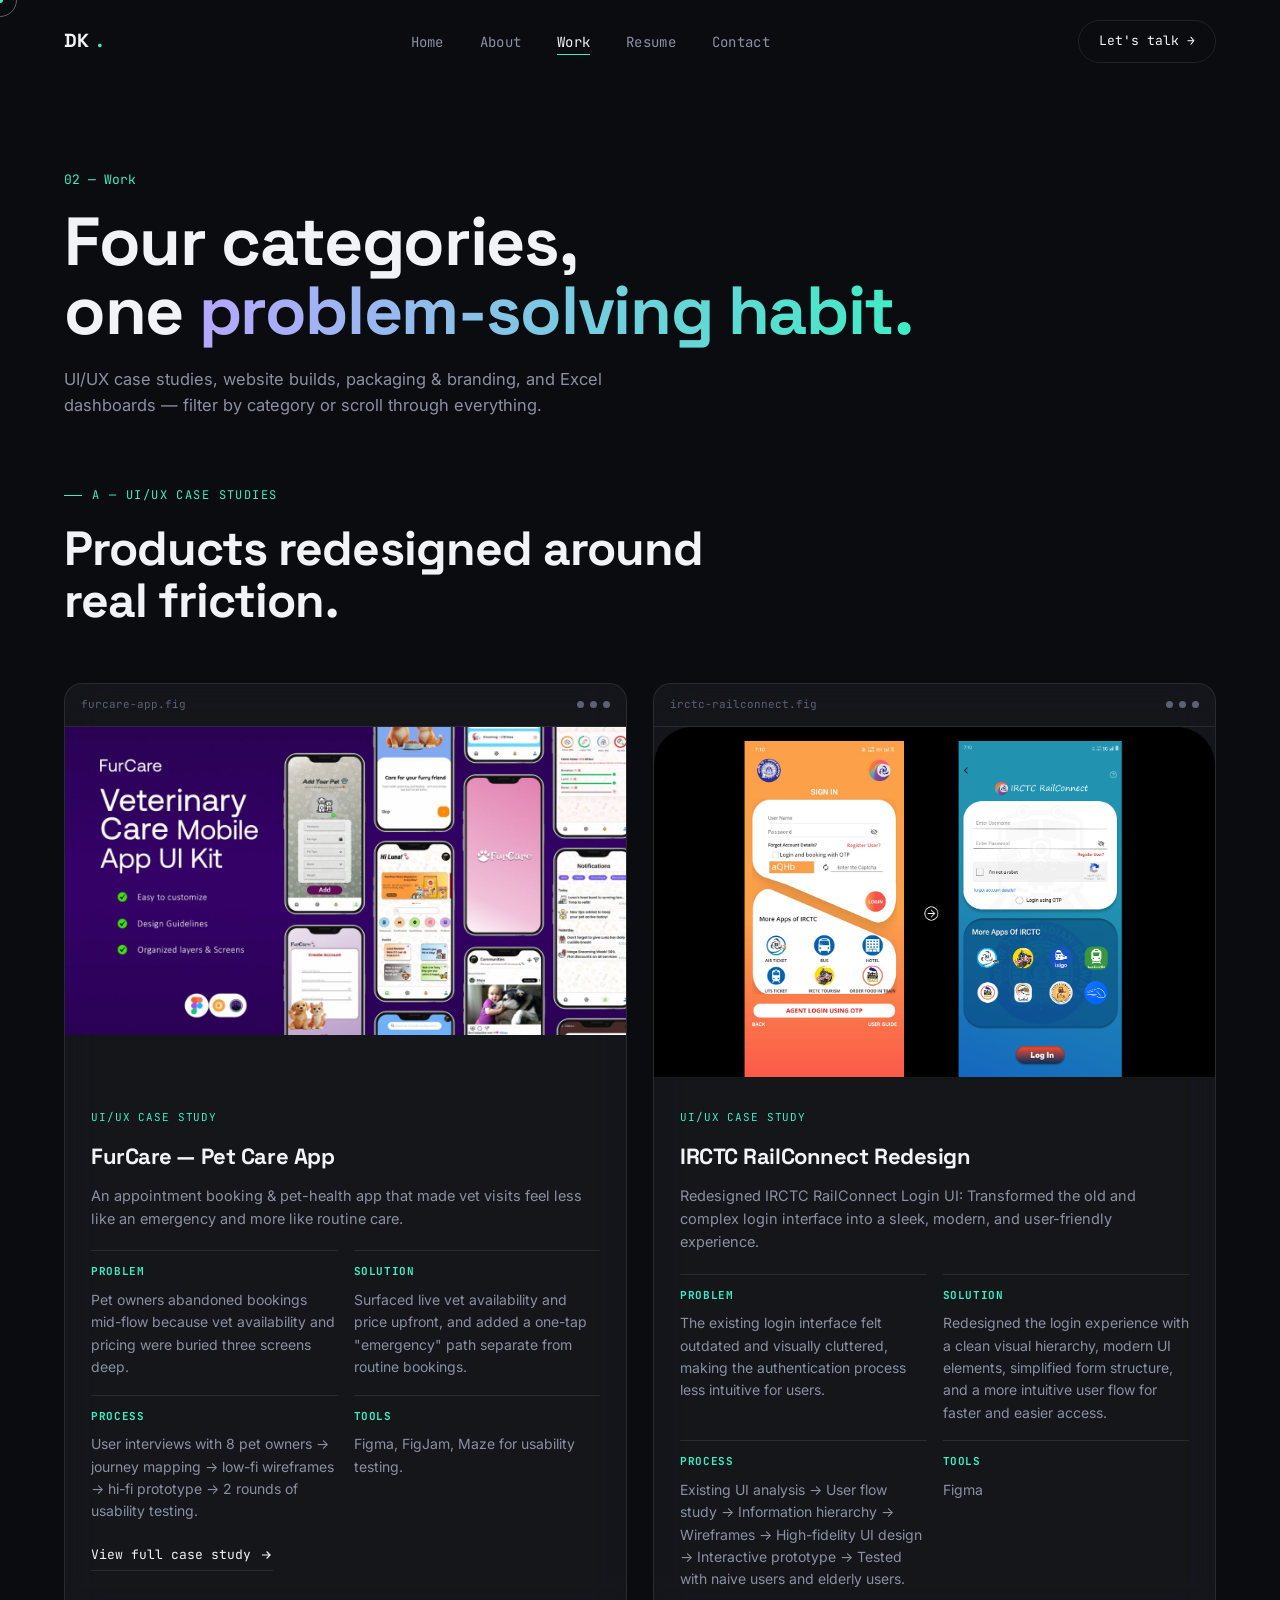
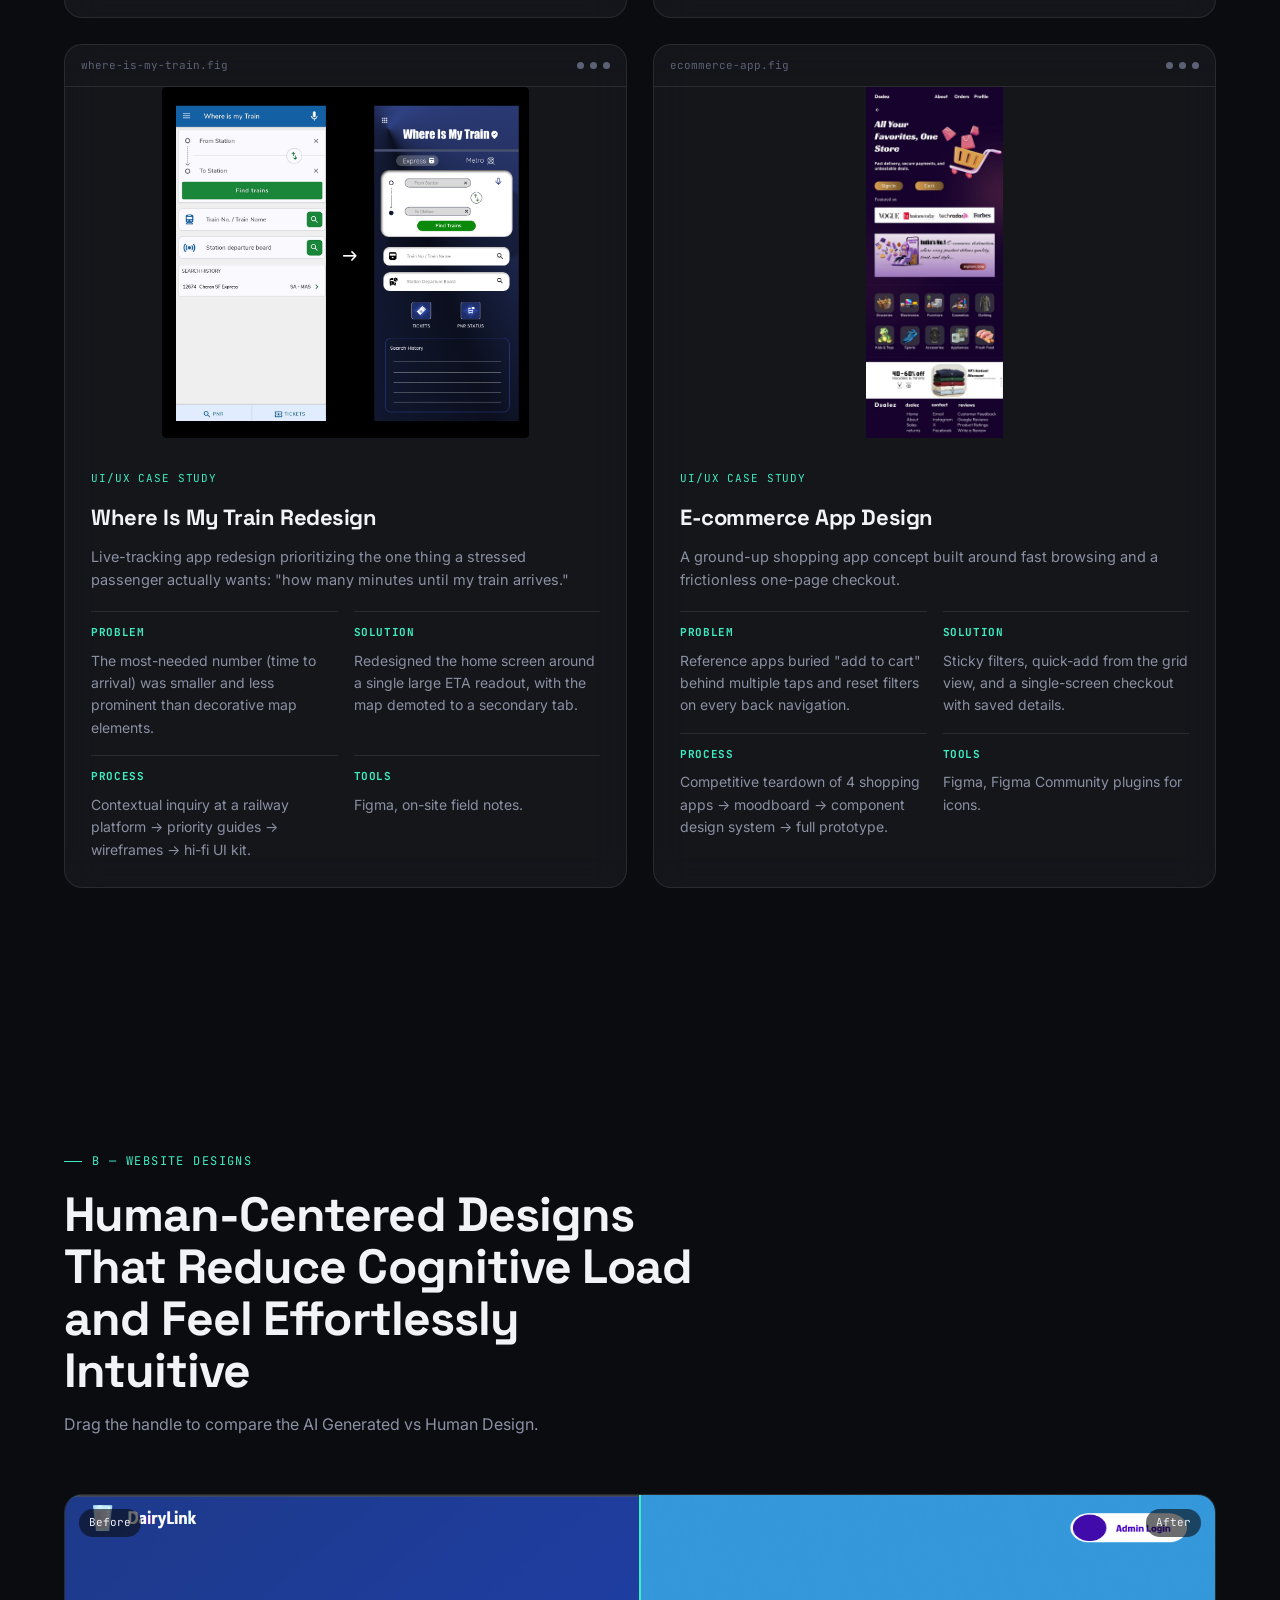
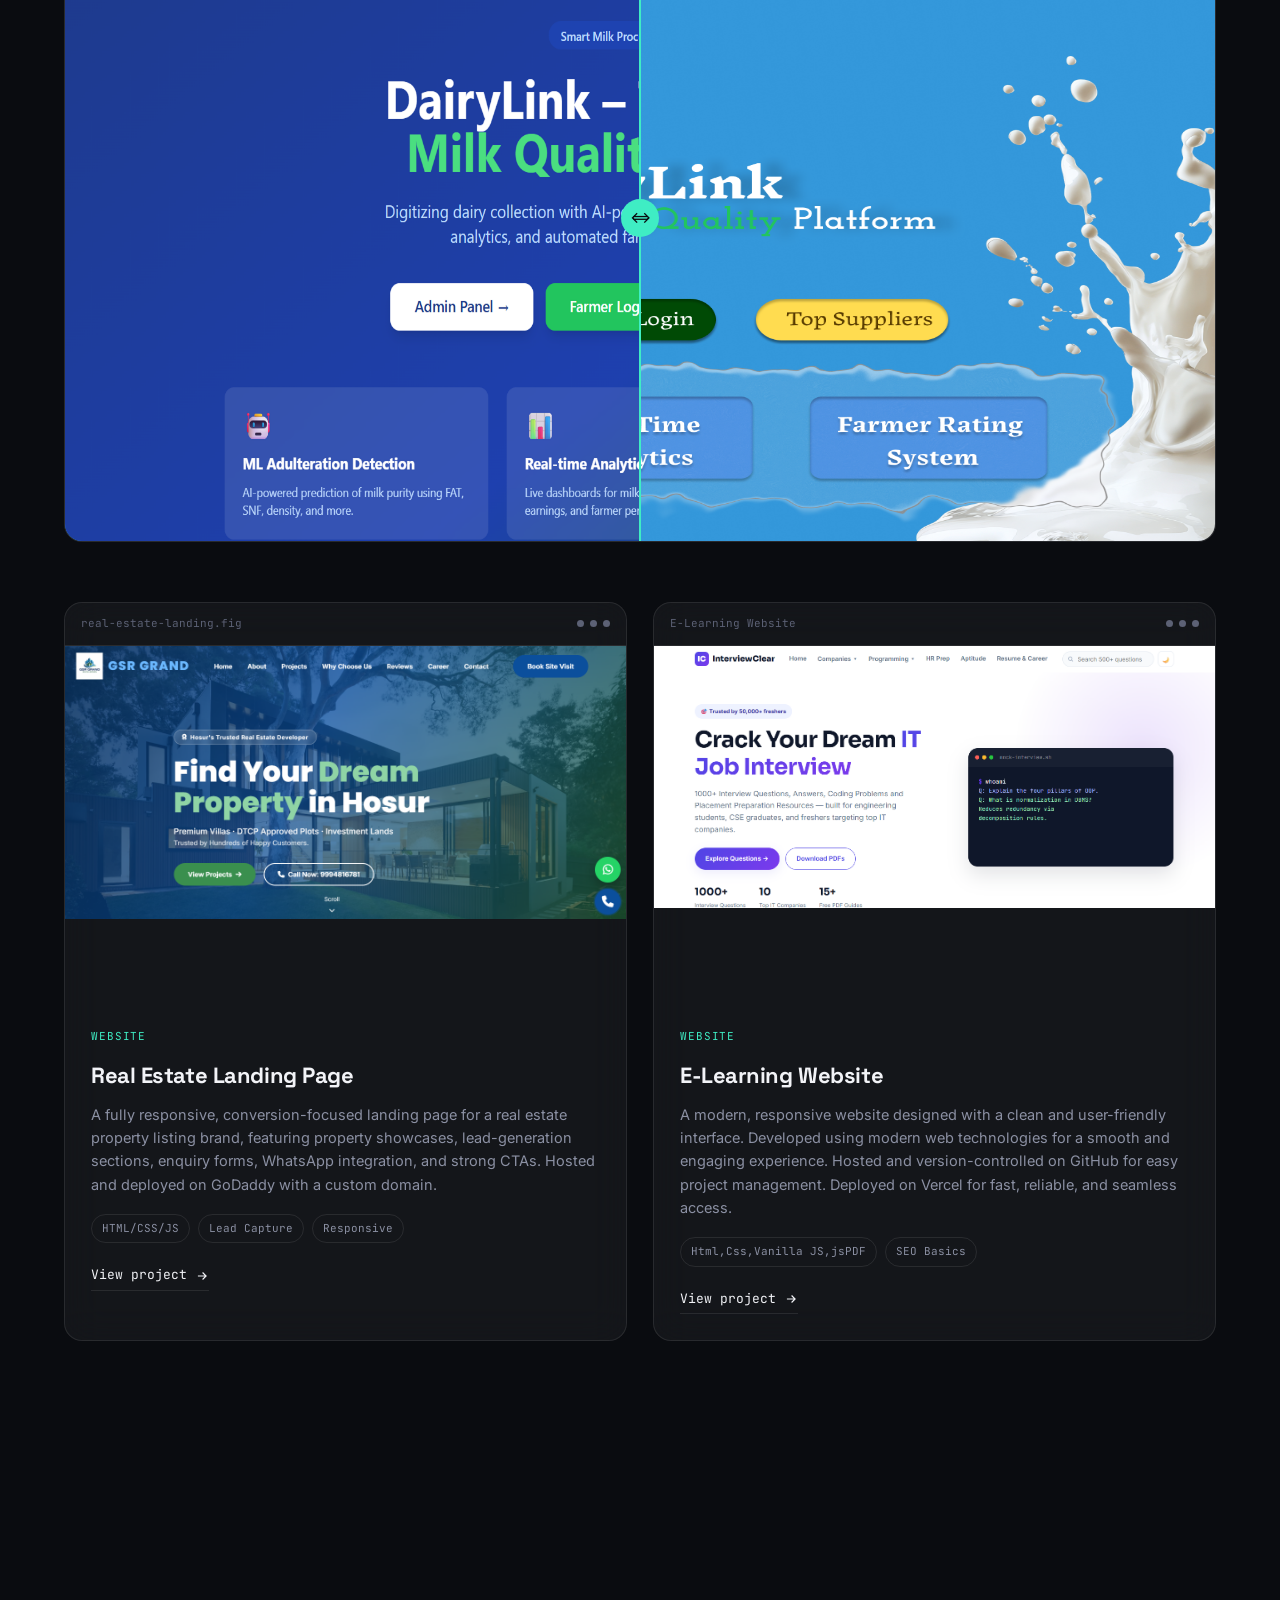
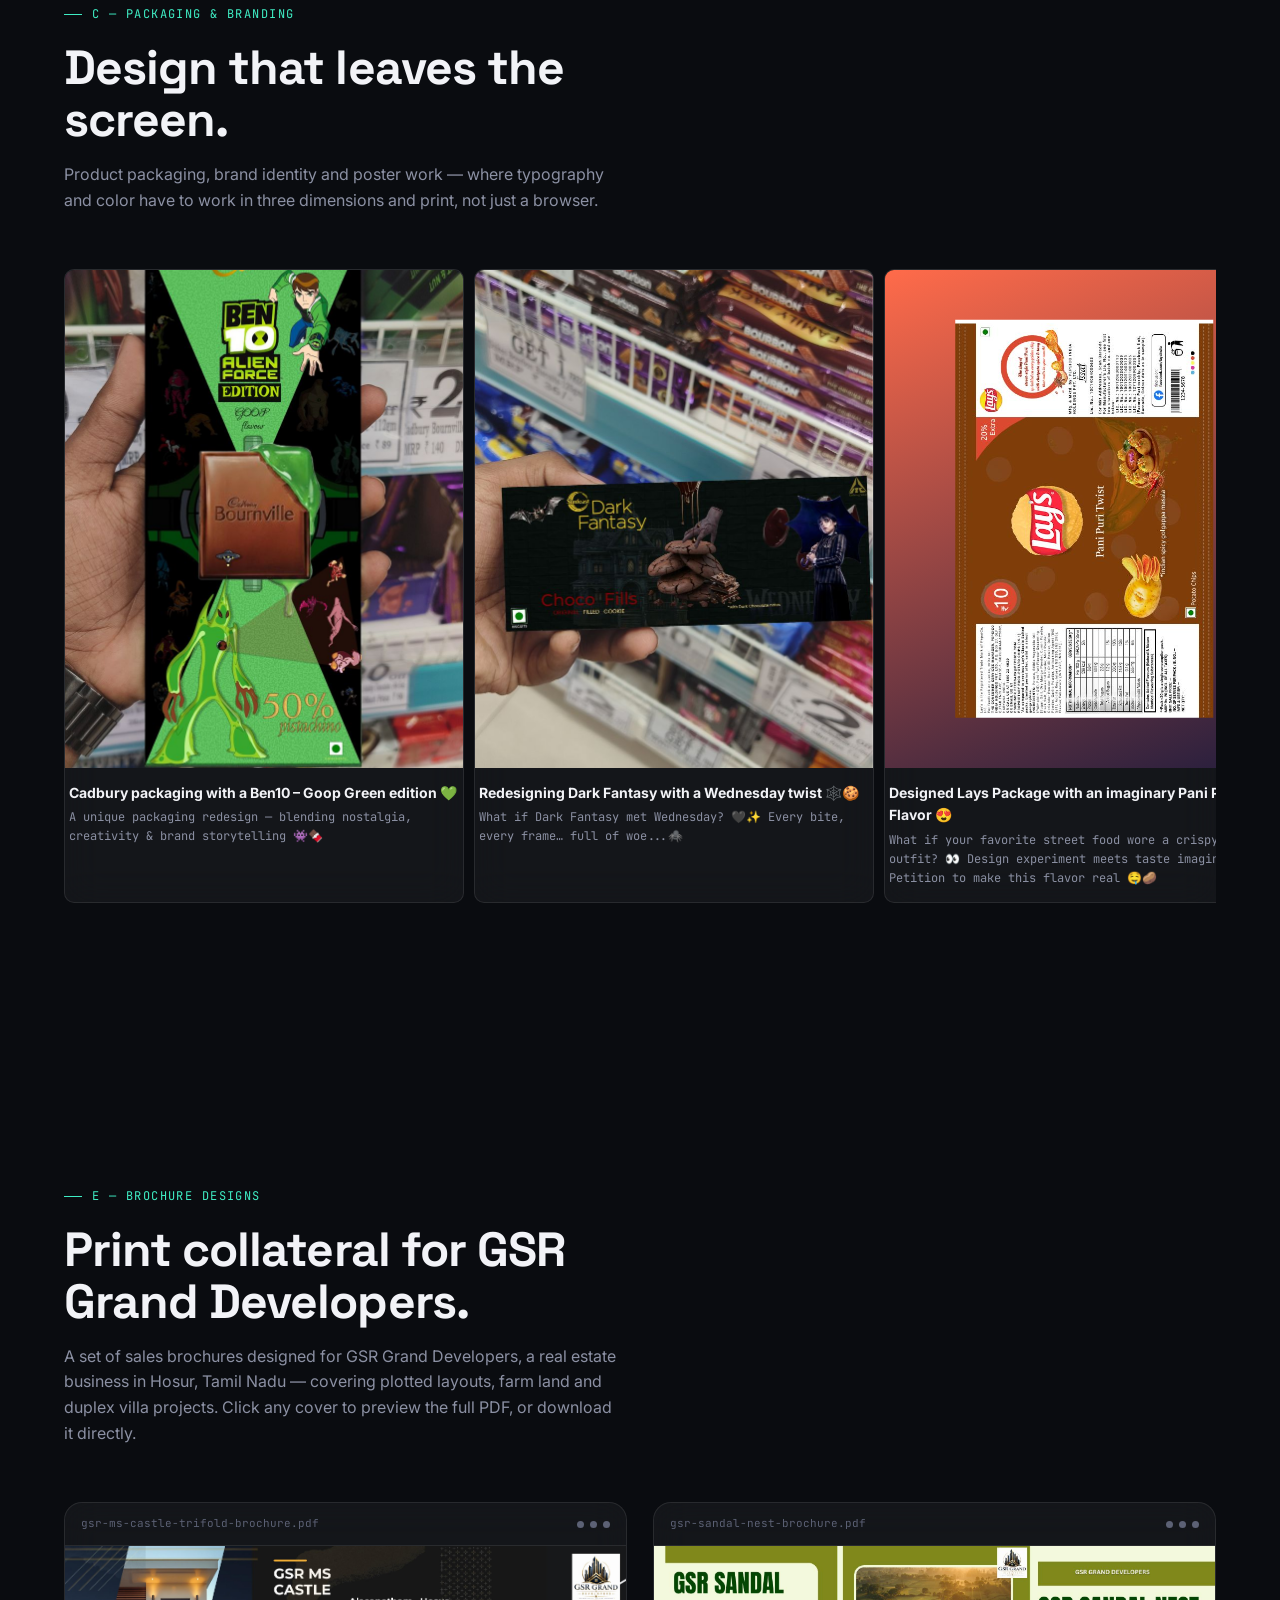
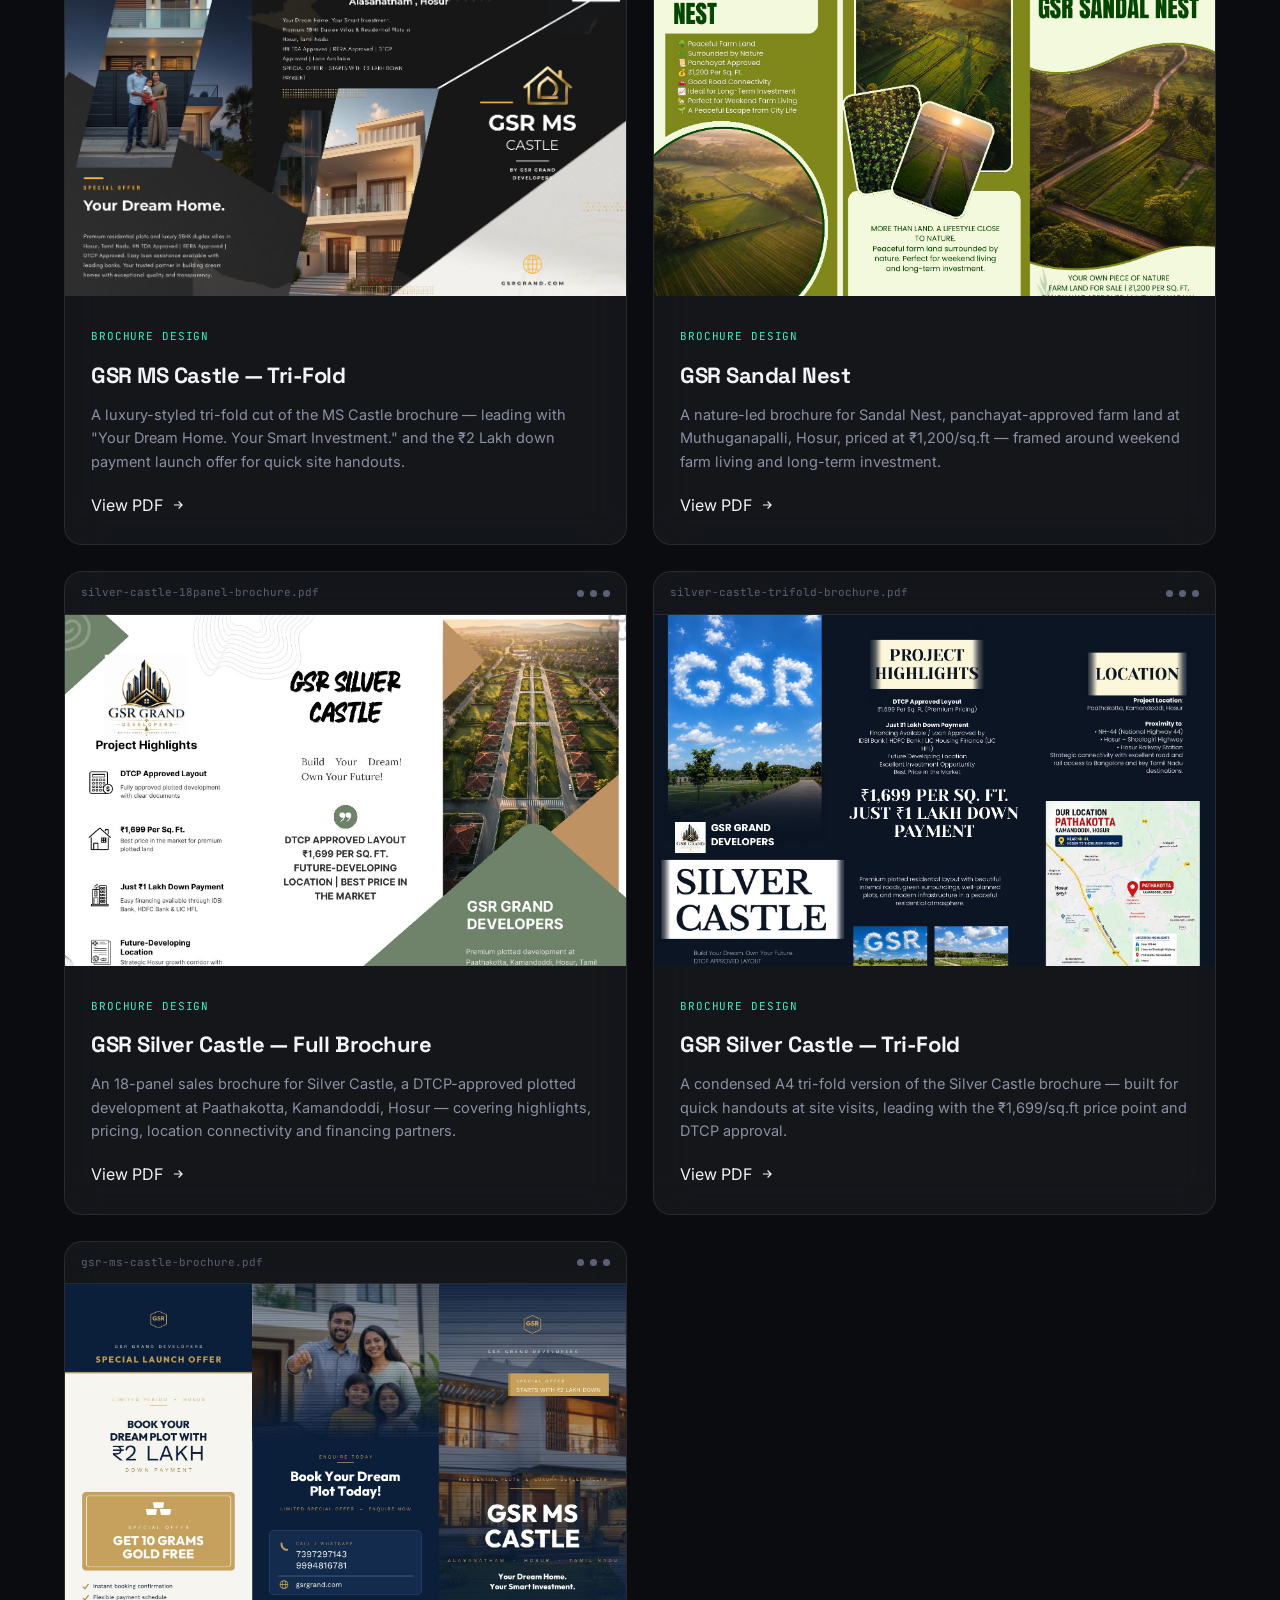
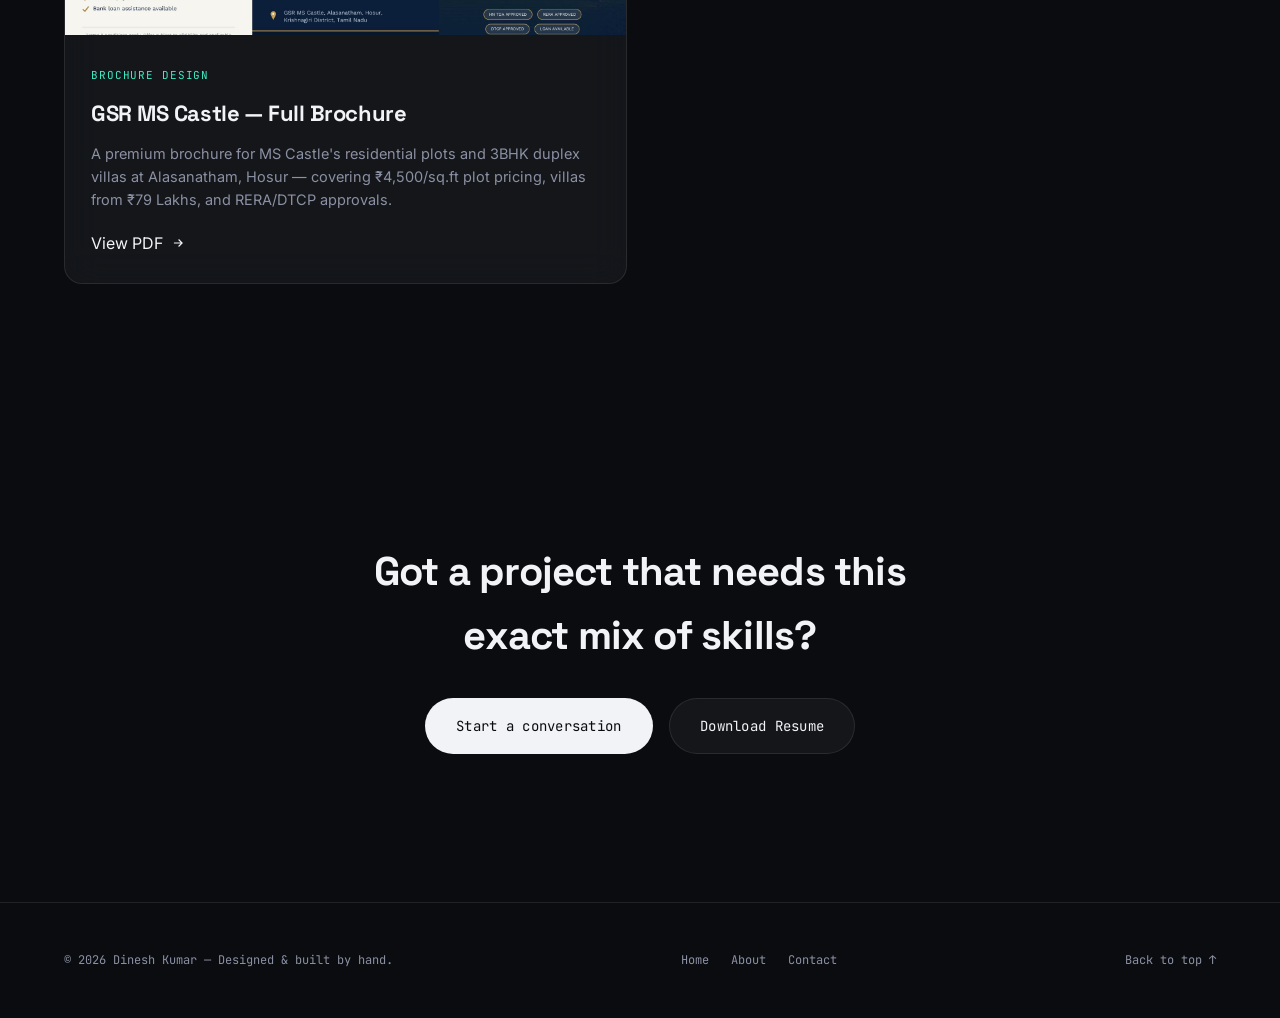
==== commit 6e06929e: "Update projects.html" ====
--- a/projects.html
+++ b/projects.html
@@ -1540,7 +1540,7 @@
           <button
             type="button"
             class="card-link brochure-view-btn"
-            data-pdf="assets/gsr-ms-castle-trifold-brochure.pdf"
+            data-pdf="assets/gsr-ms-castle-trifold-brochure (2).pdf"
             data-title="GSR MS Castle — Tri-Fold"
           >
 
@@ -1863,7 +1863,7 @@
           <button
             type="button"
             class="card-link brochure-view-btn"
-            data-pdf="assets/gsr-ms-castle-brochure.pdf"
+            data-pdf="assets/gsr-ms-castle-brochure (2).pdf"
             data-title="GSR MS Castle — Full Brochure"
           >
 
@@ -2067,4 +2067,4 @@
 <script src="js/script.js"></script>
 
 </body>
-</html>+</html>
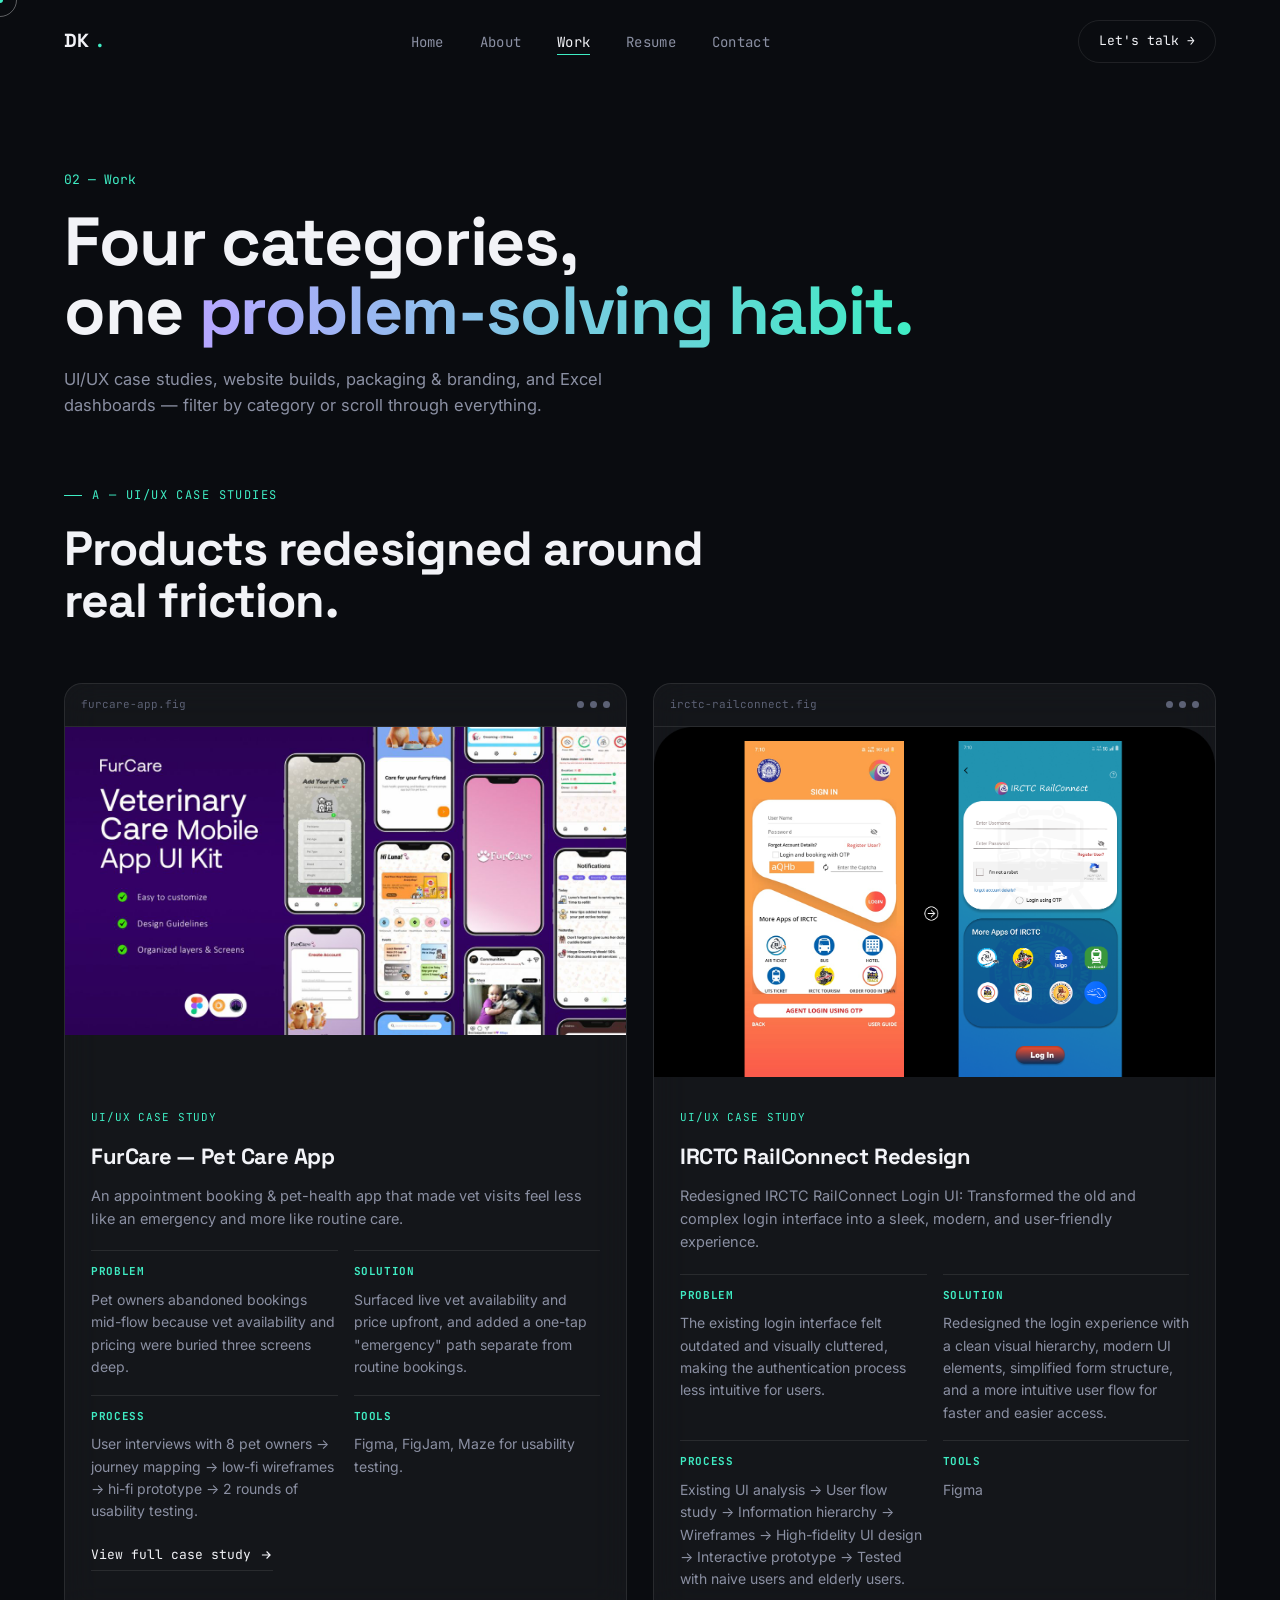
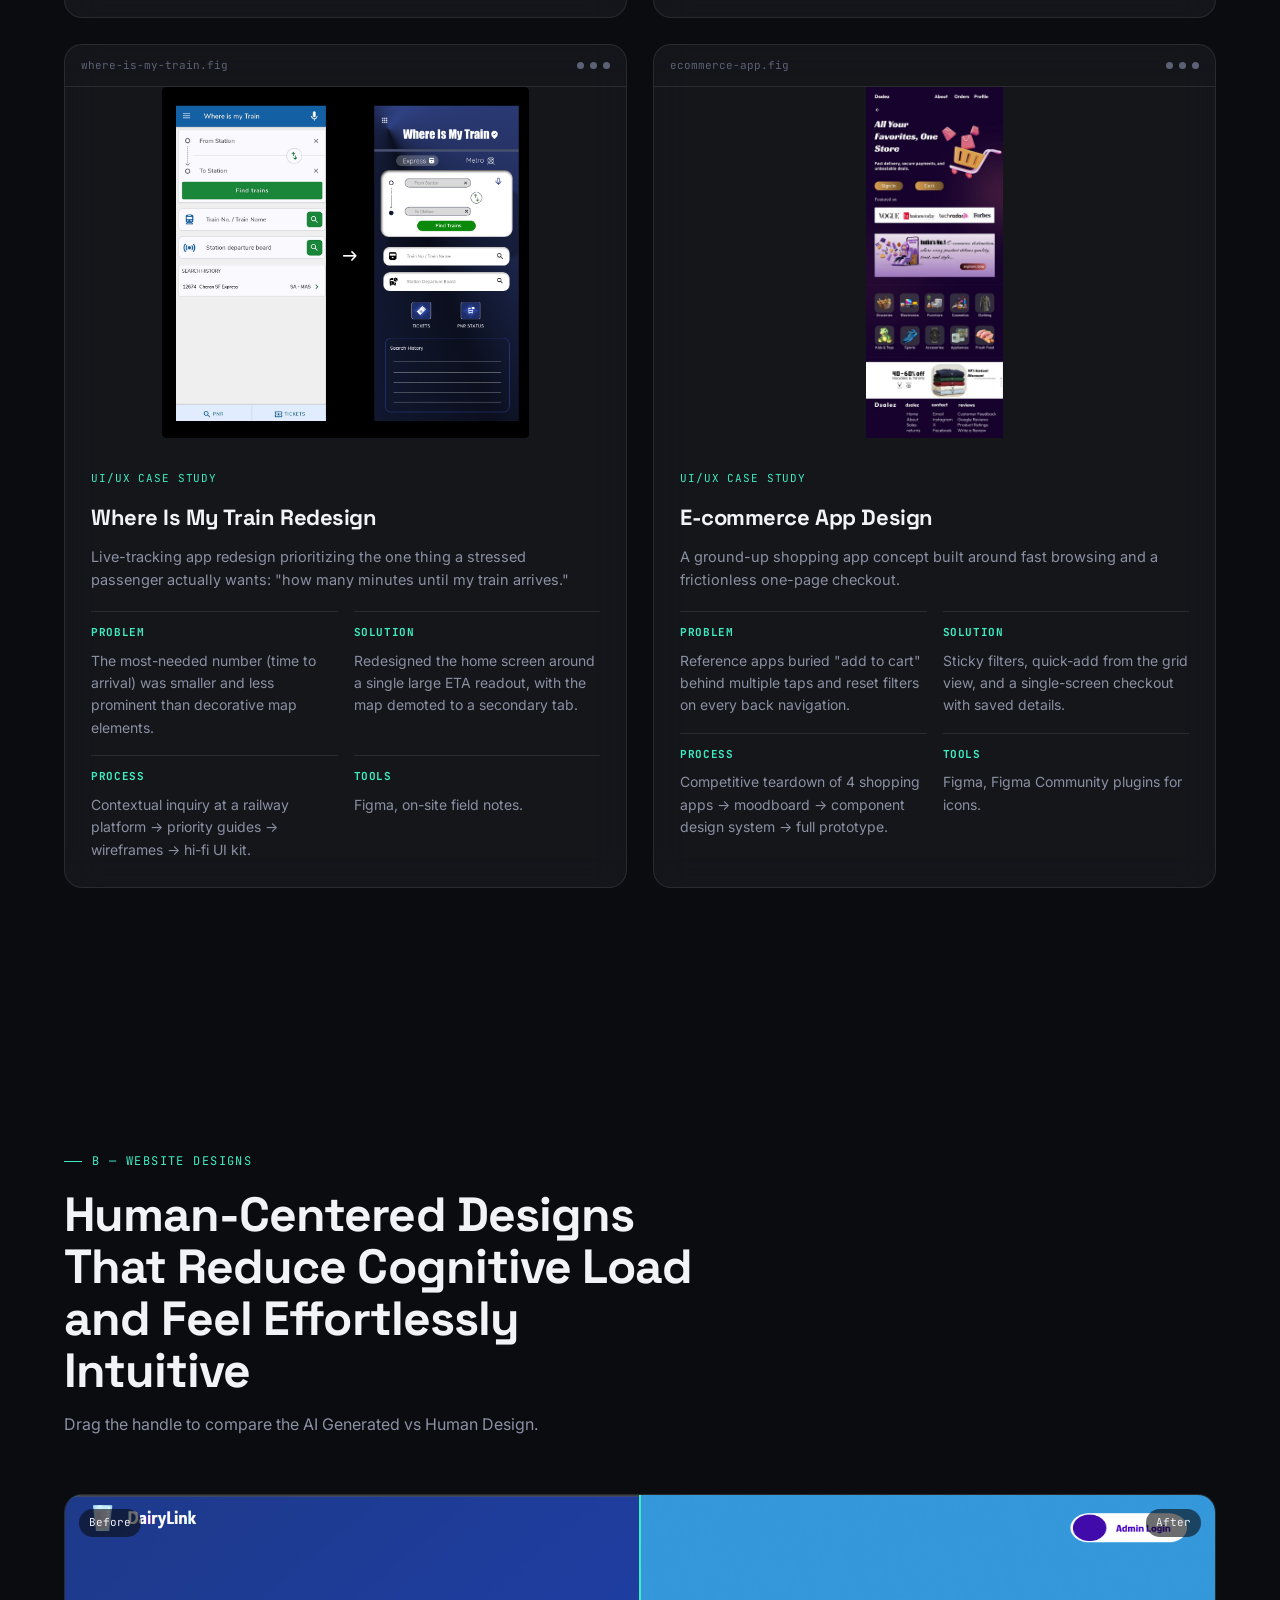
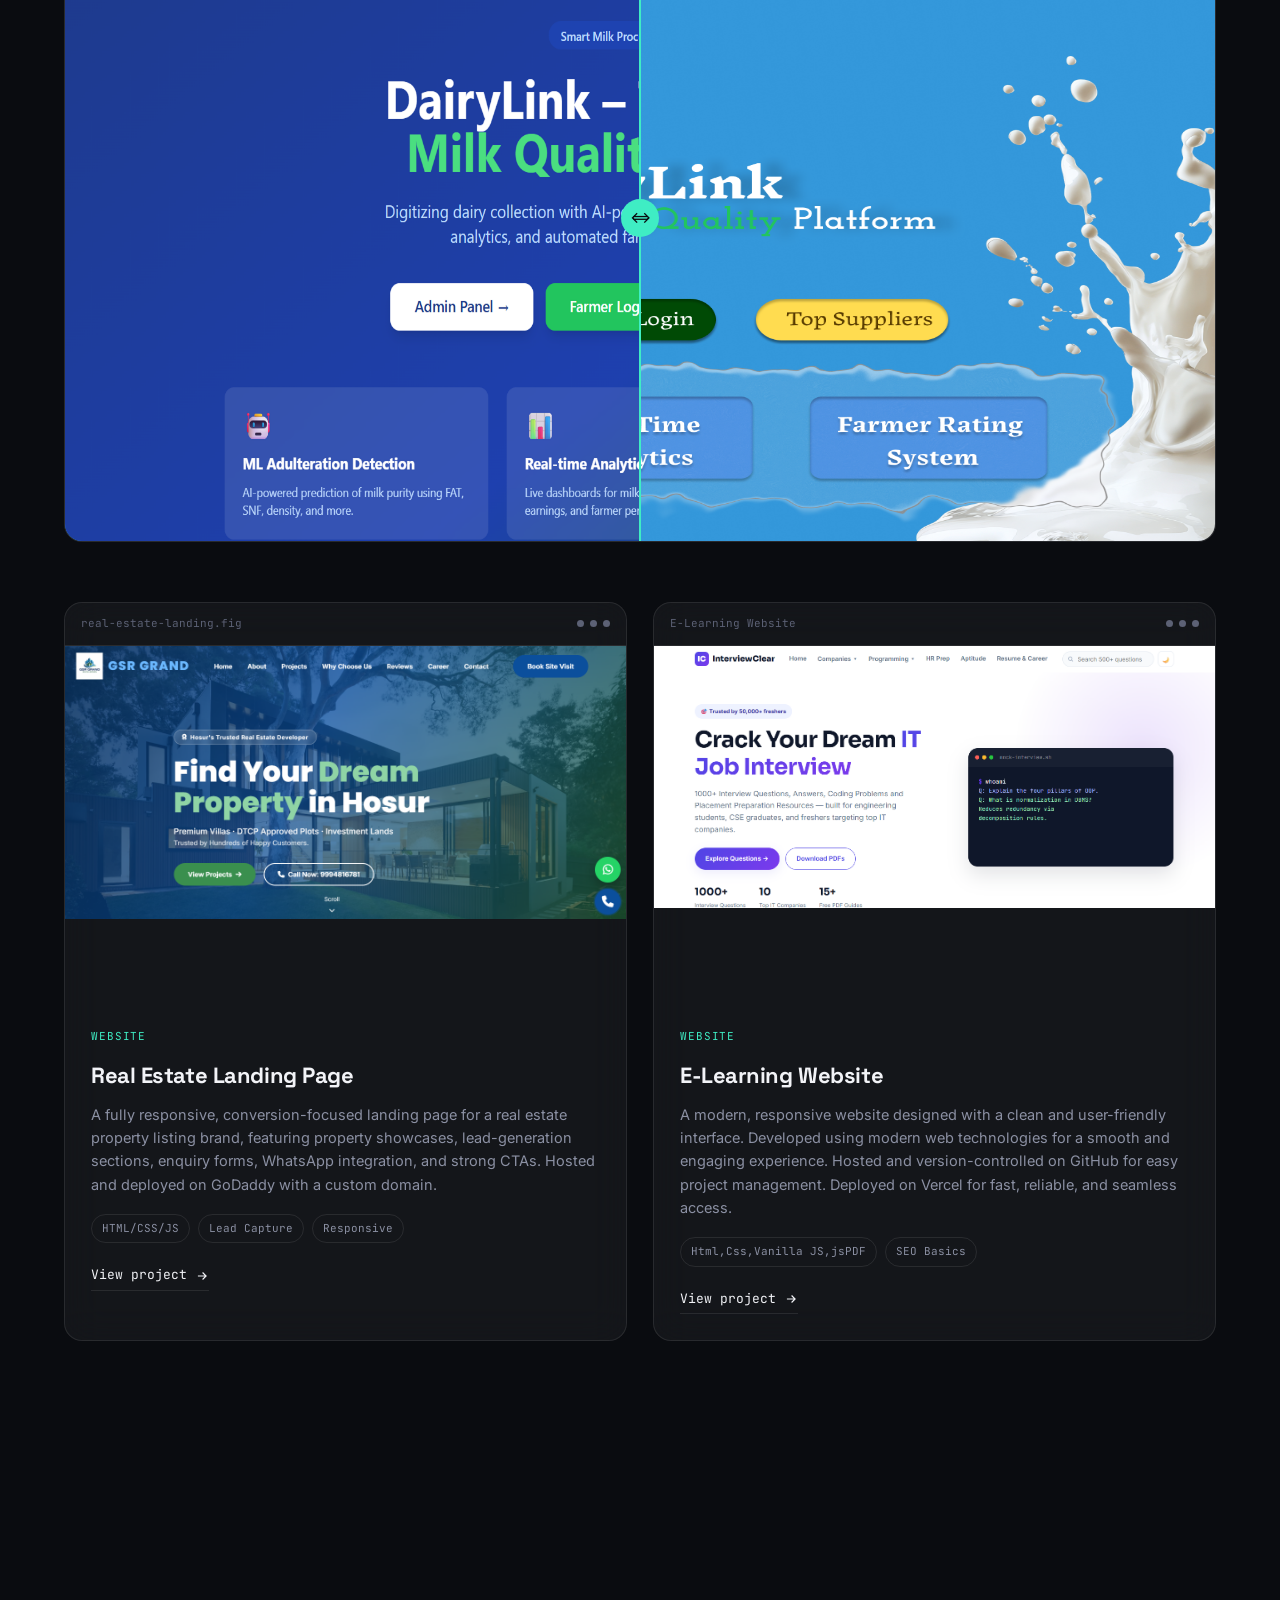
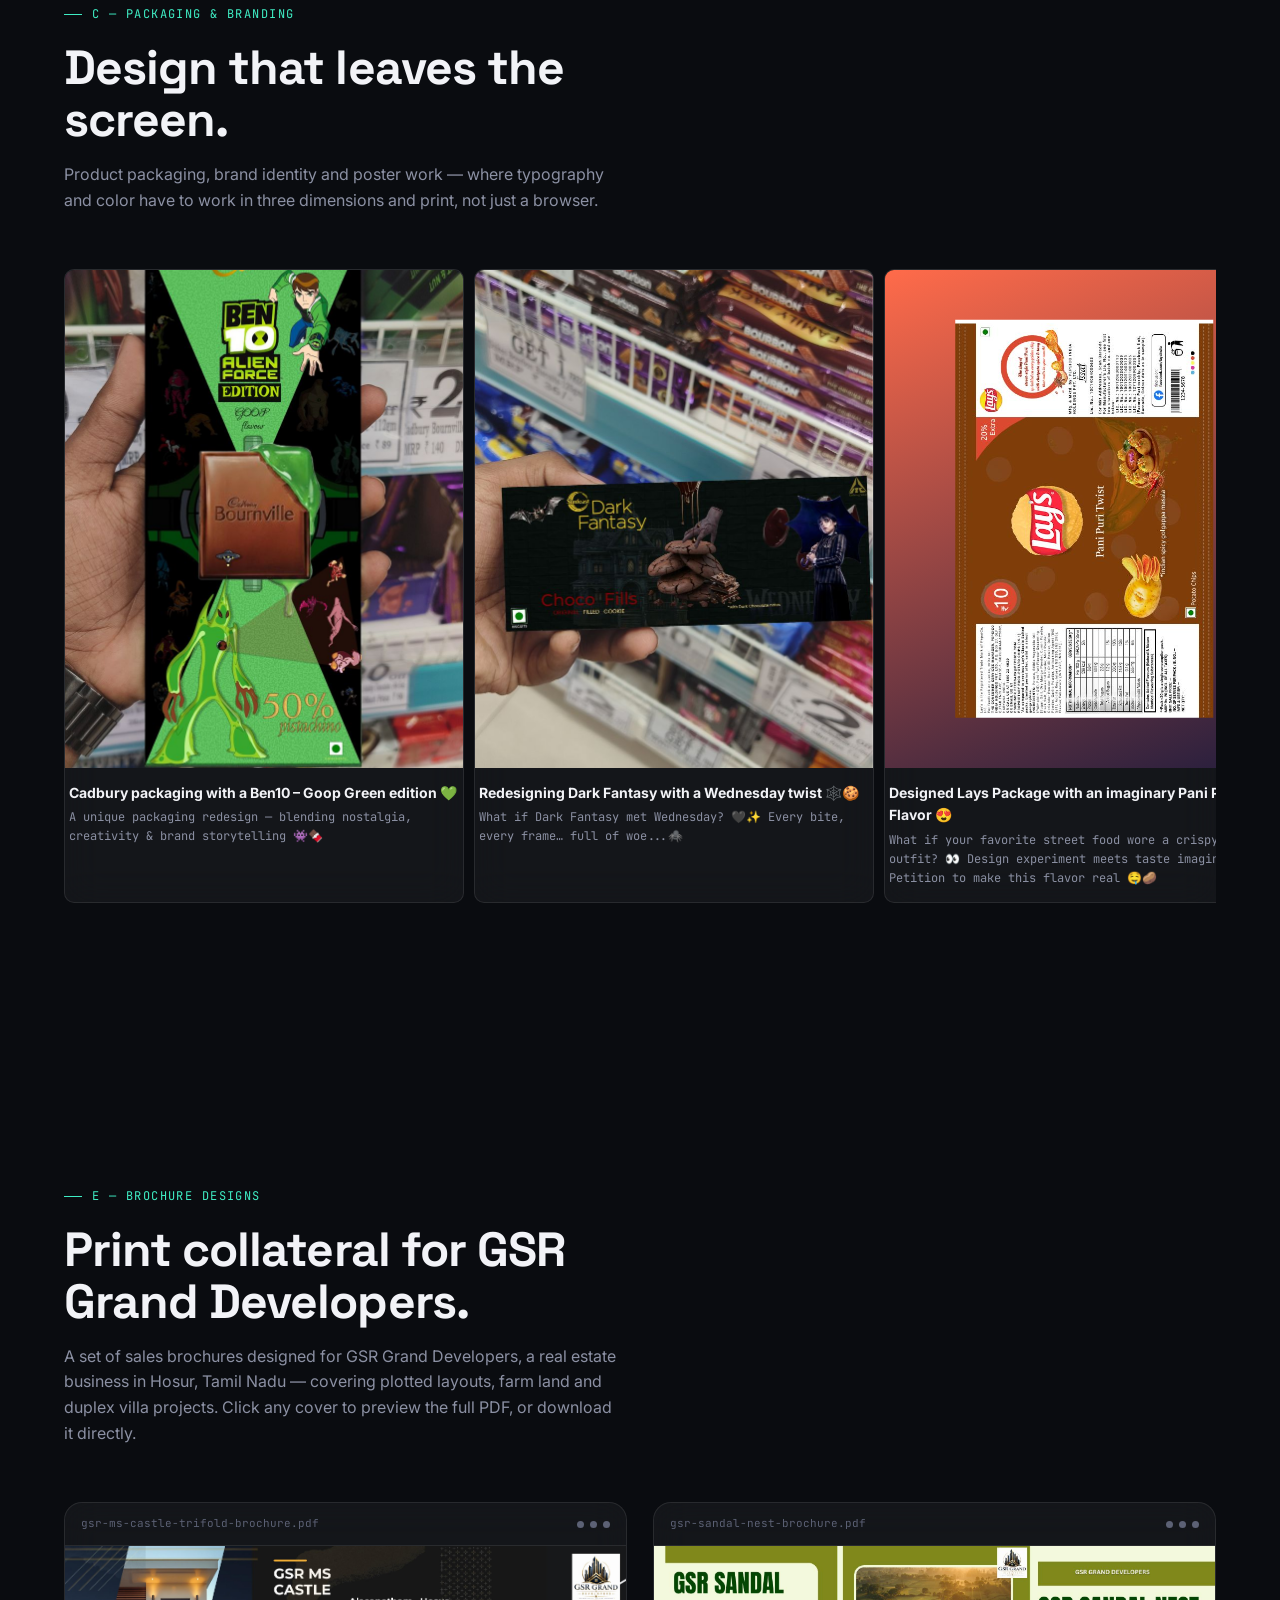
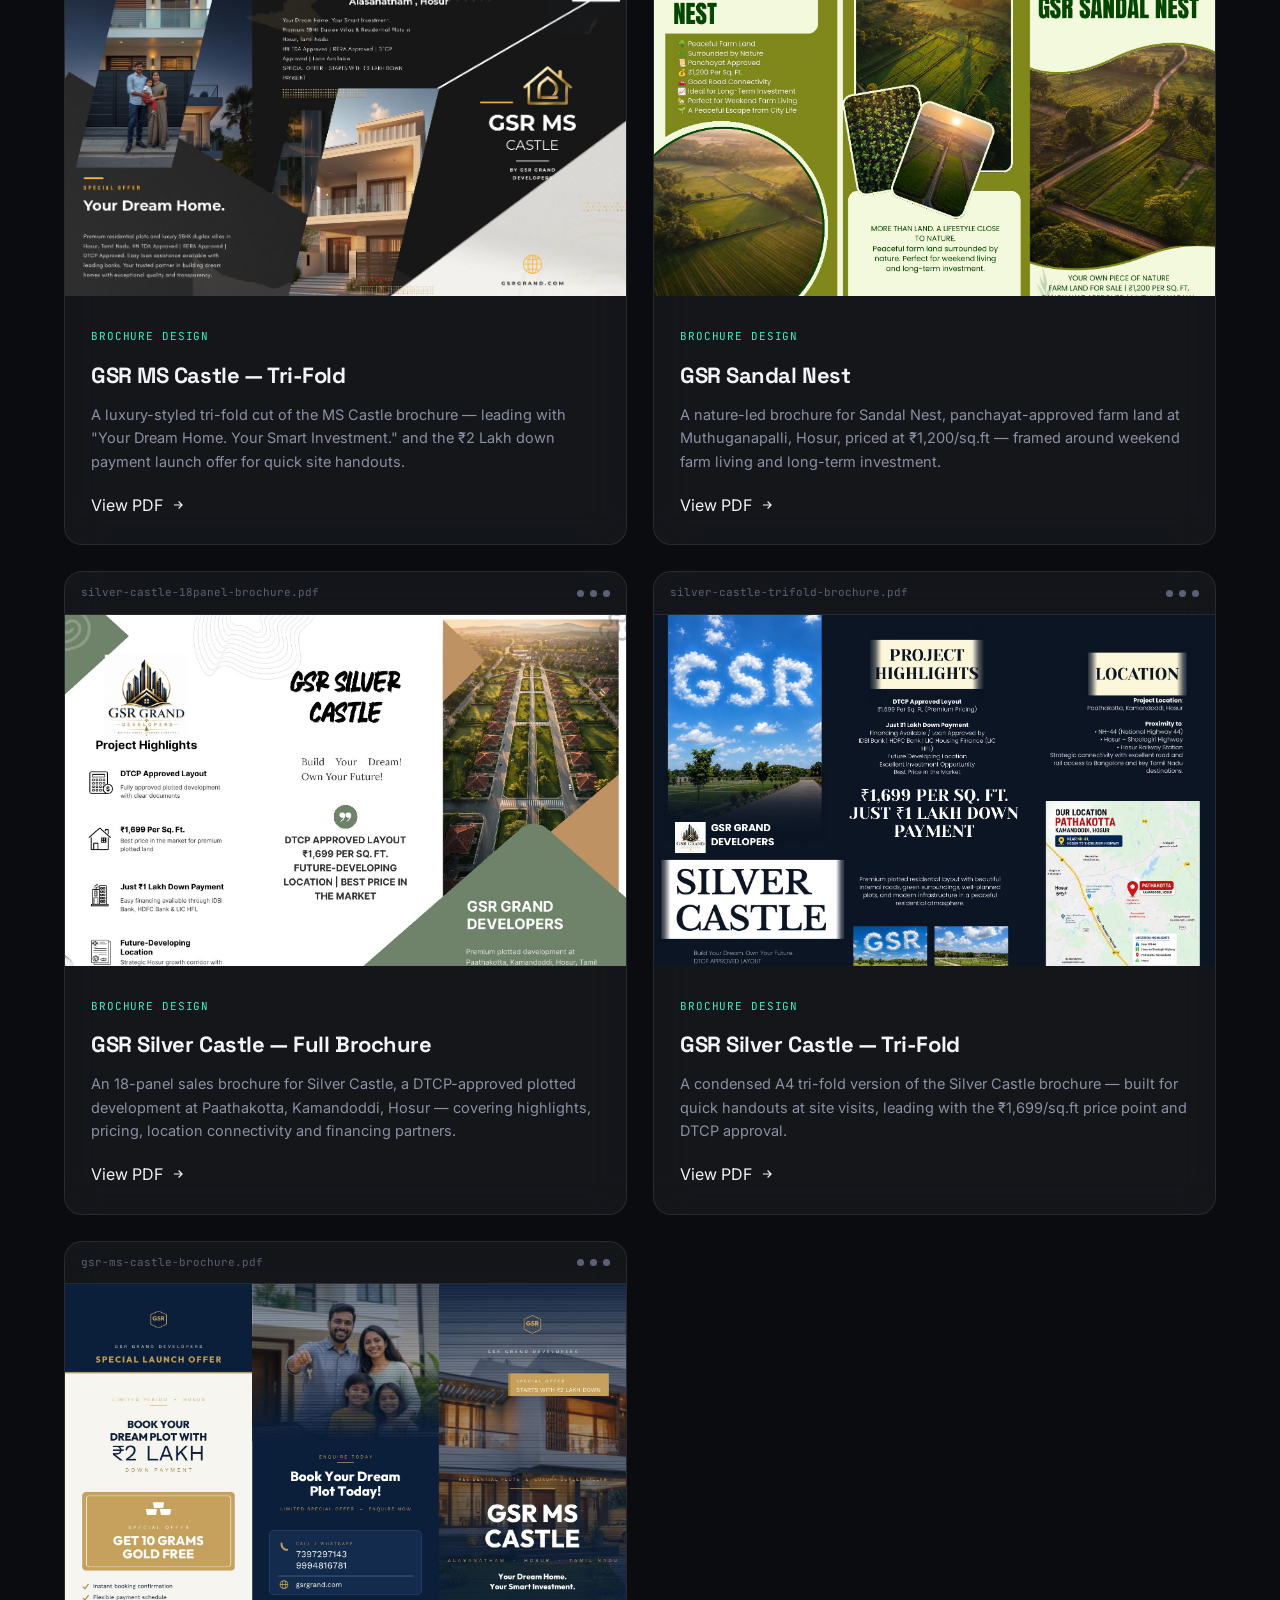
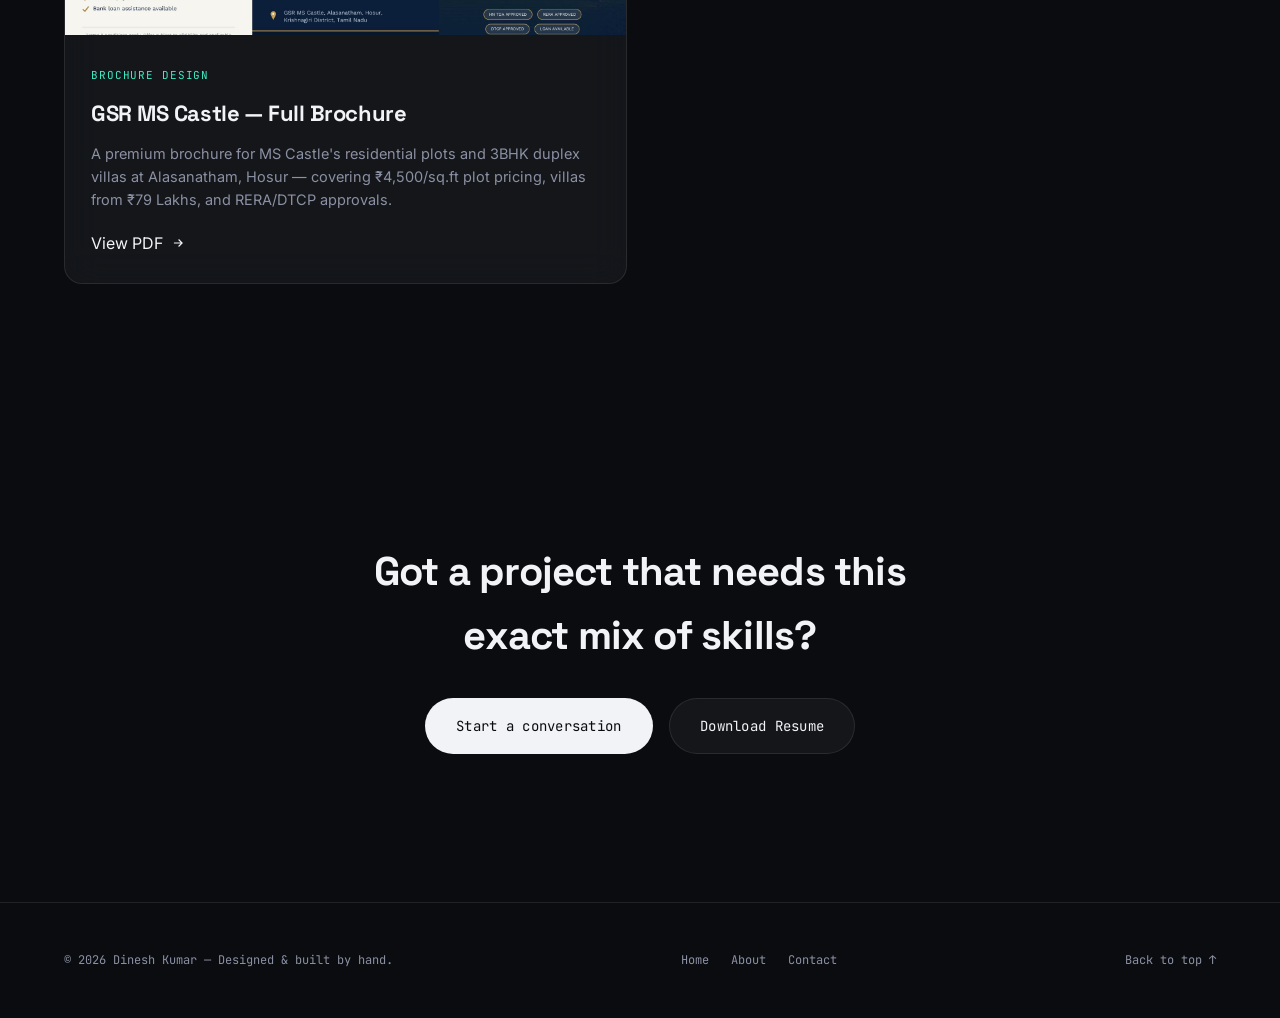
==== commit e972b7e1: "Update projects.html" ====
--- a/projects.html
+++ b/projects.html
@@ -1540,7 +1540,7 @@
           <button
             type="button"
             class="card-link brochure-view-btn"
-            data-pdf="assets/gsr-ms-castle-trifold-brochure (2).pdf"
+            data-pdf="assets/gsr-ms-castle-brochure (2).pdf"
             data-title="GSR MS Castle — Tri-Fold"
           >
 
